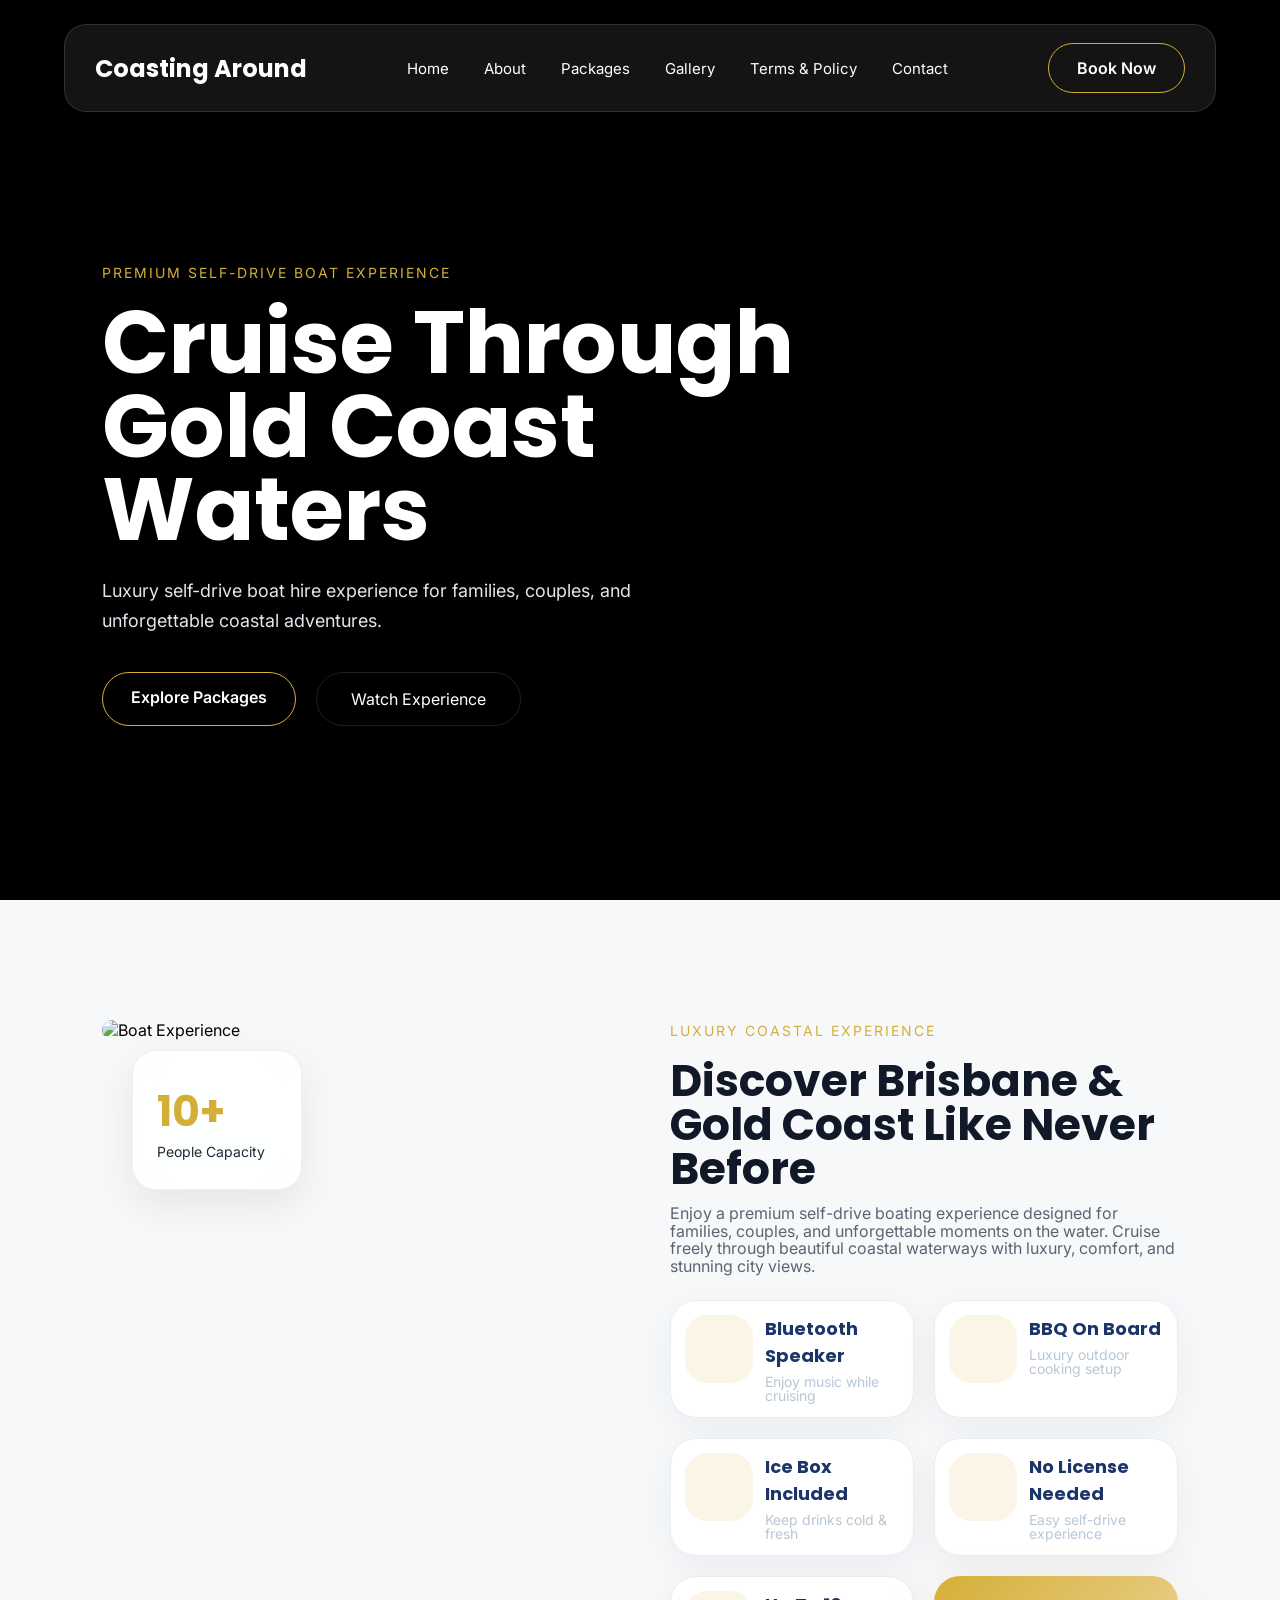
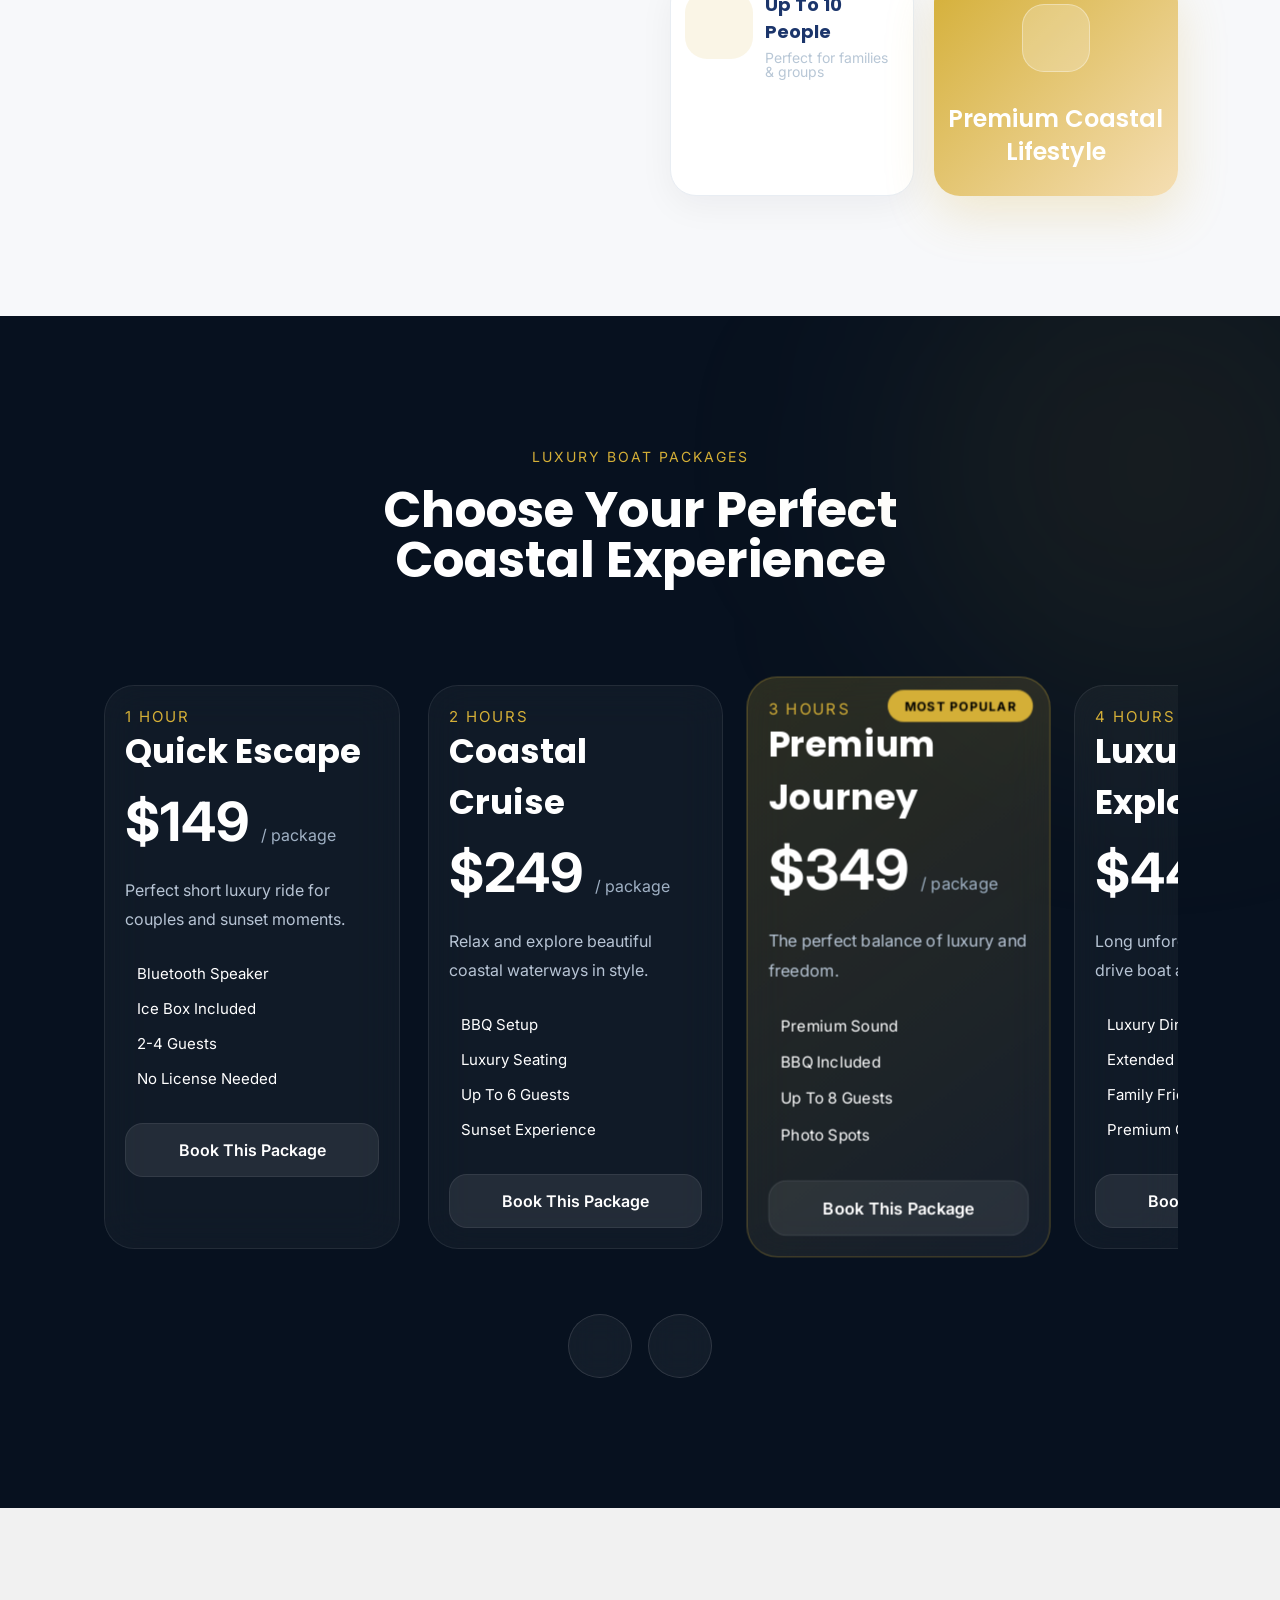
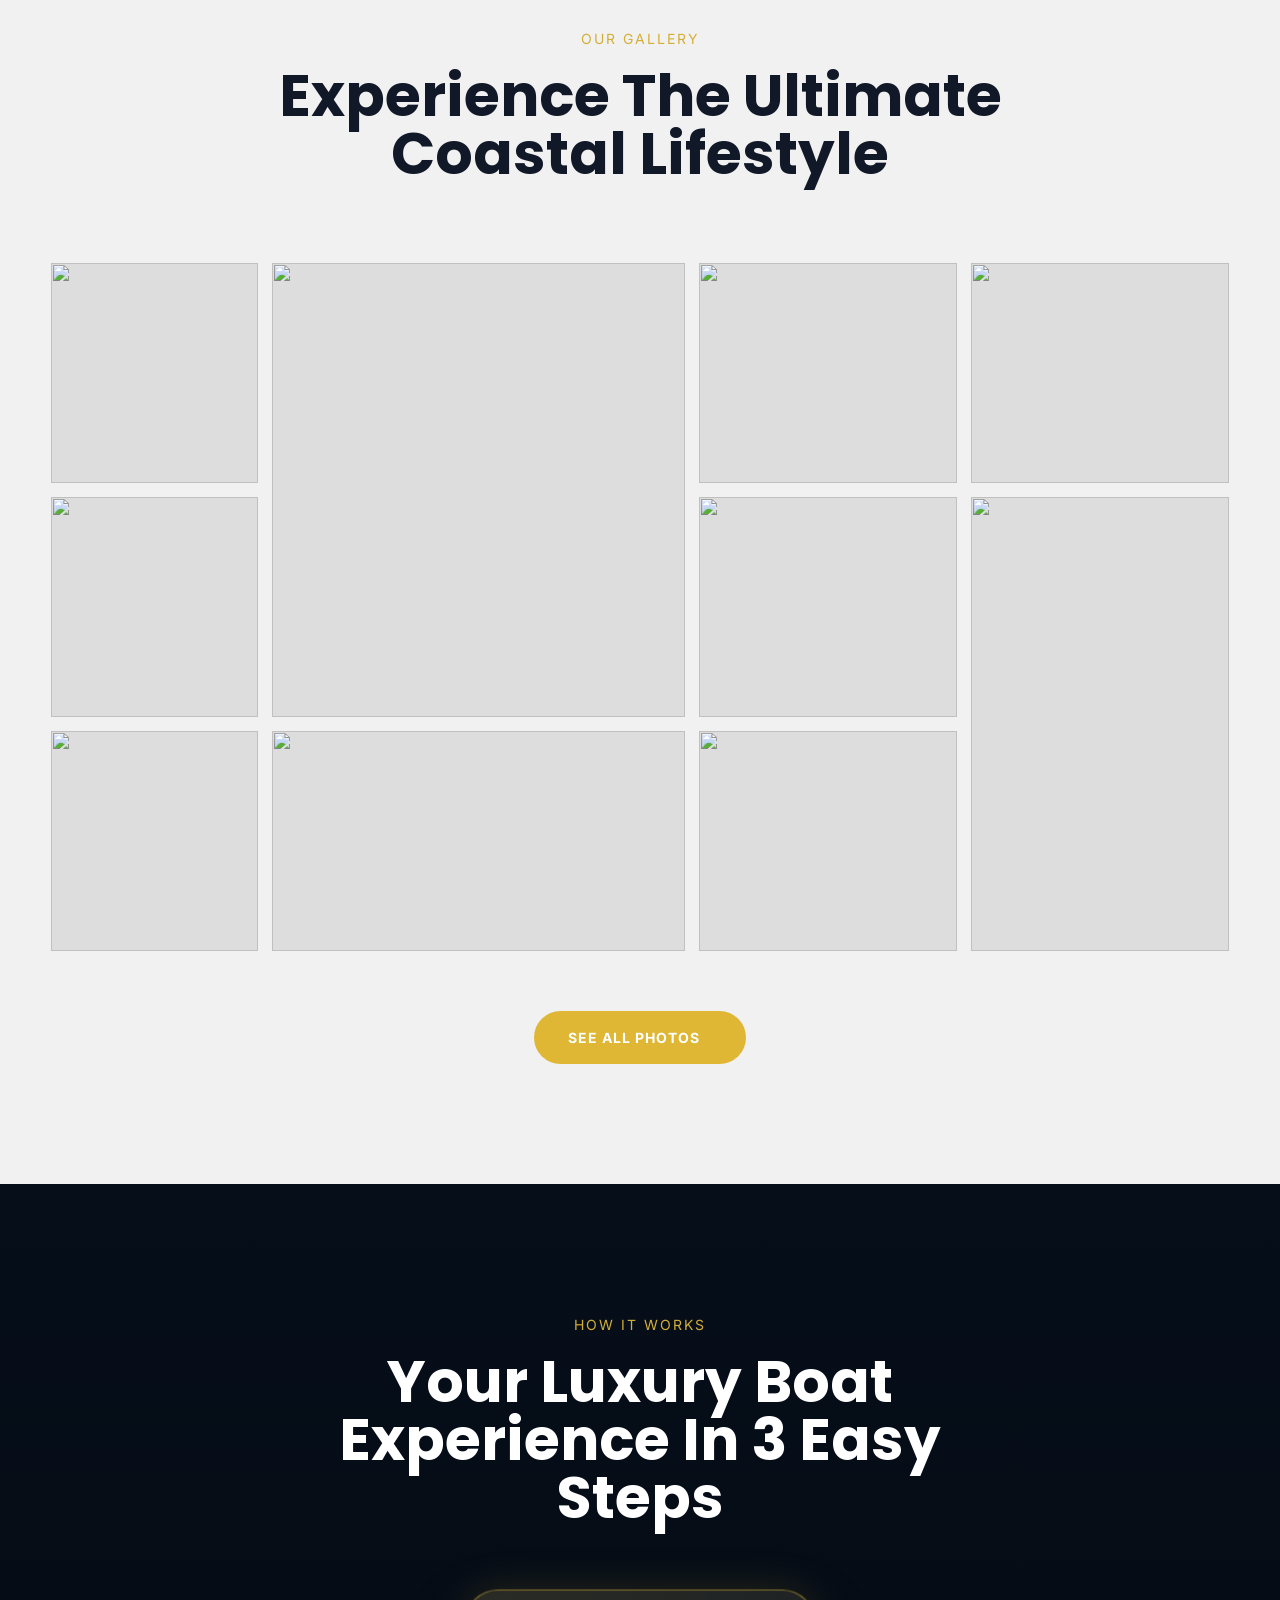
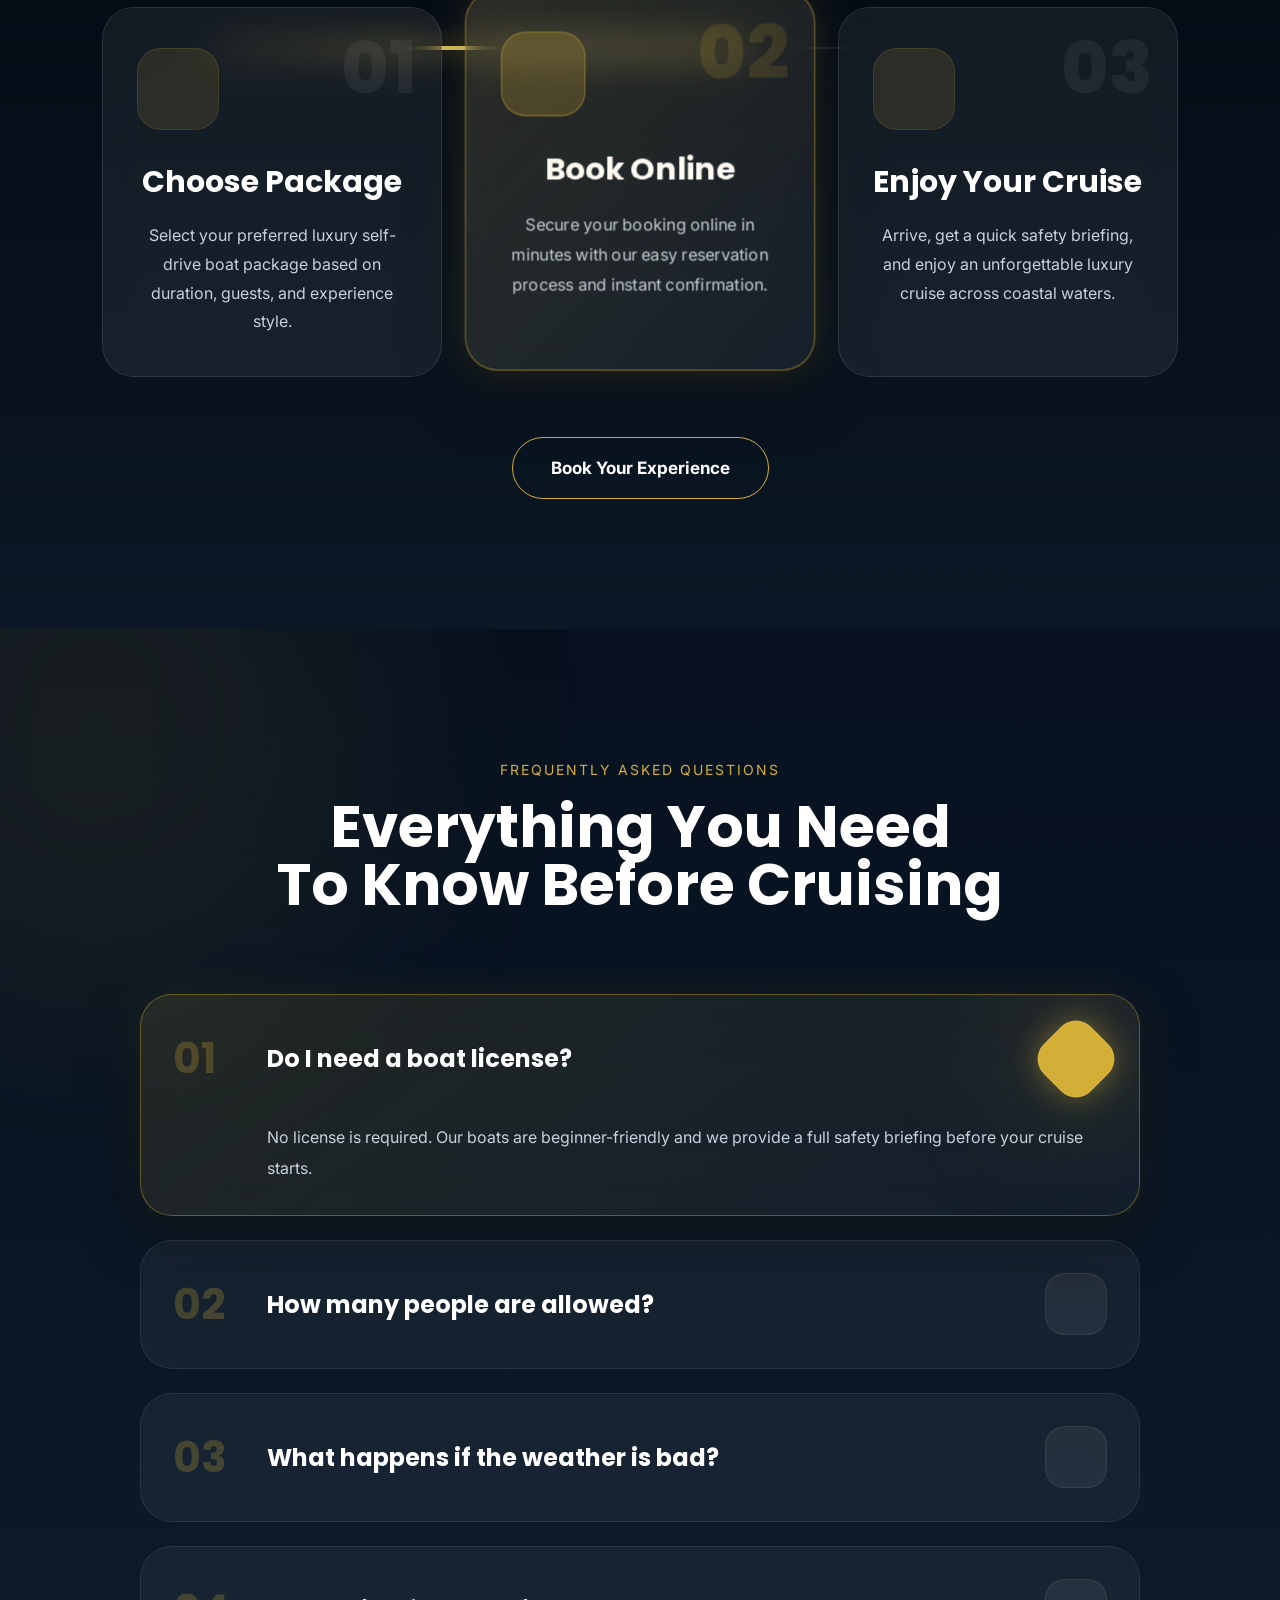
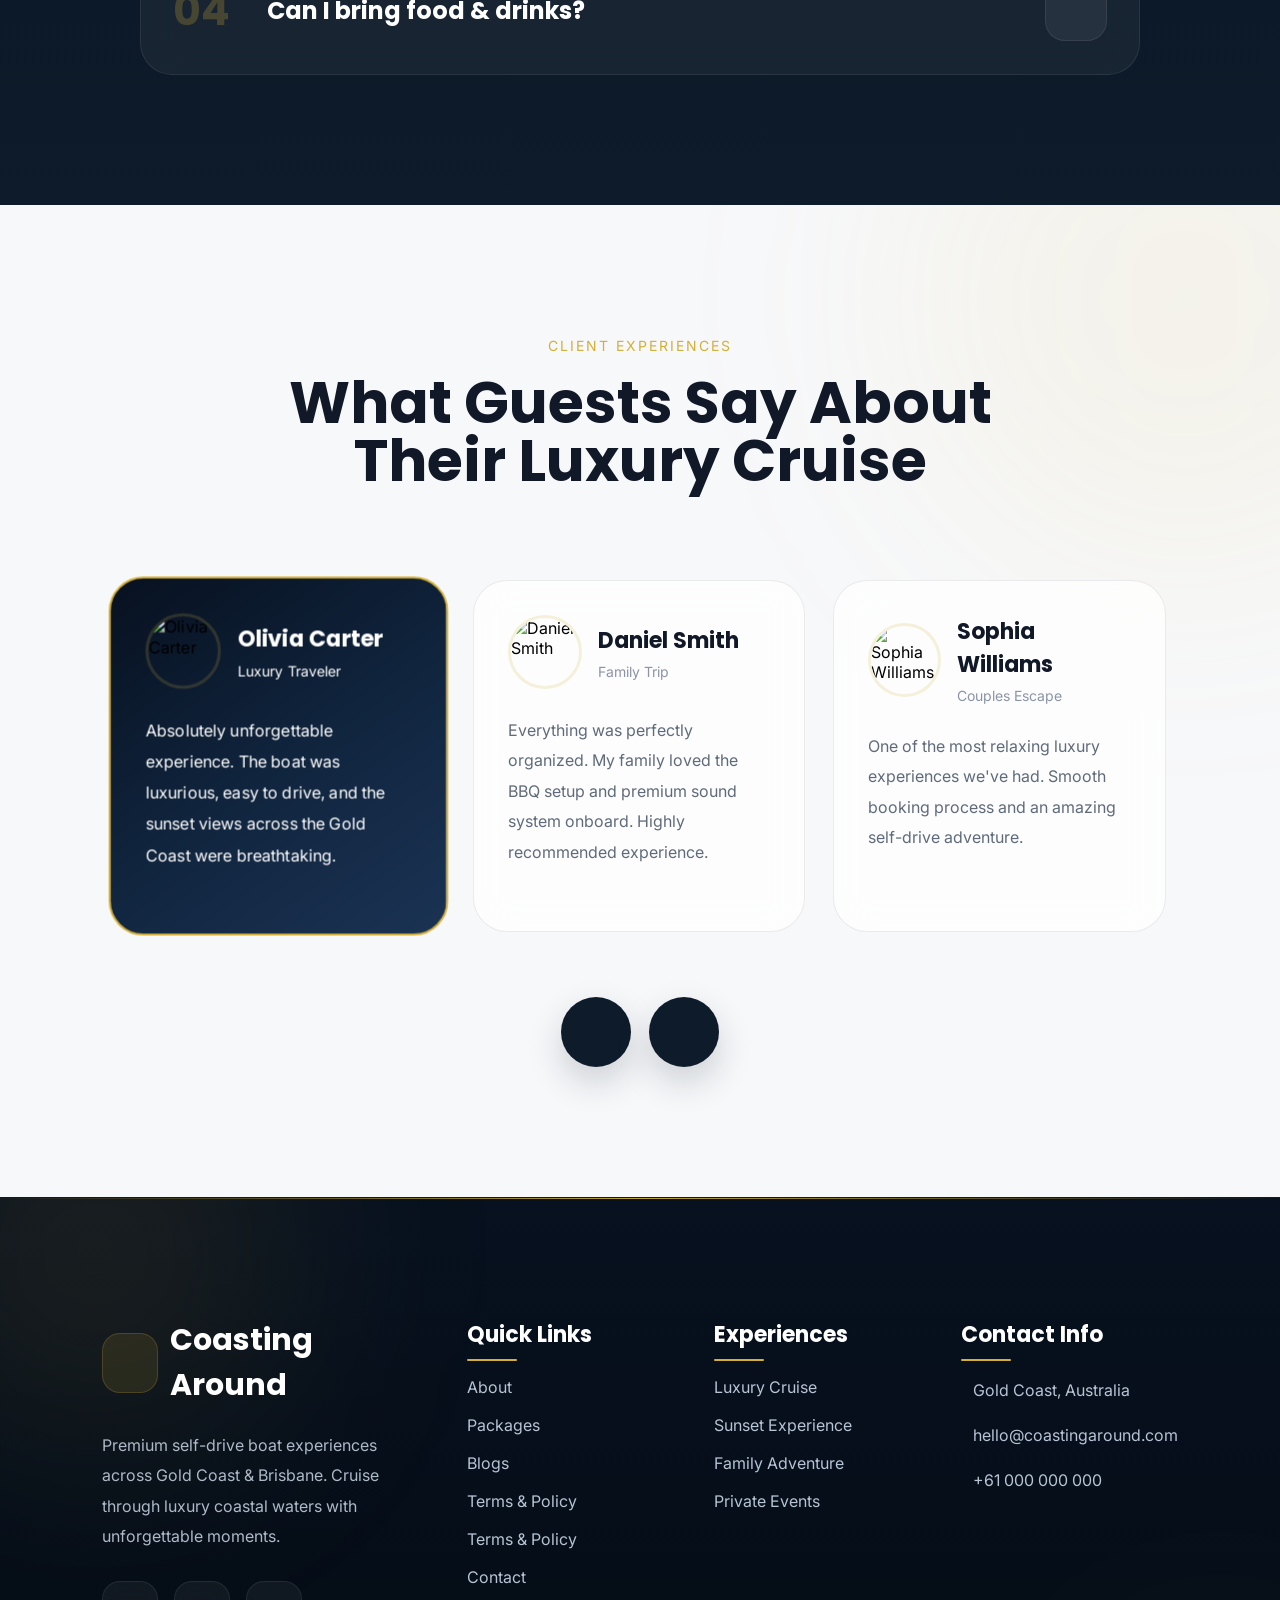
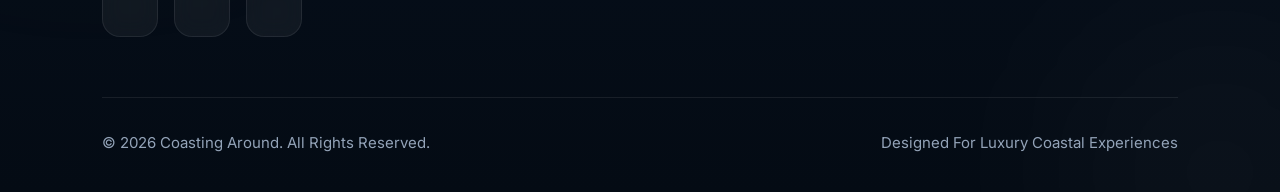
==== index.html @ 2aa4ad78 "Add "See All Photos" button to gallery section and include aboutus.css stylesheet" ====
<!doctype html>
<html lang="en">
  <head>
    <meta charset="UTF-8" />
    <meta name="viewport" content="width=device-width, initial-scale=1.0" />

    <title>Coasting Around</title>

    <!-- Google Fonts -->
    <link rel="preconnect" href="https://fonts.googleapis.com" />
    <link rel="preconnect" href="https://fonts.gstatic.com" crossorigin />
    <link
      href="https://fonts.googleapis.com/css2?family=Inter:ital,opsz,wght@0,14..32,100..900;1,14..32,100..900&family=Poppins:ital,wght@0,100;0,200;0,300;0,400;0,500;0,600;0,700;0,800;0,900;1,100;1,200;1,300;1,400;1,500;1,600;1,700;1,800;1,900&display=swap"
      rel="stylesheet"
    />

    <!-- Remix Icons -->
    <link
      href="https://cdn.jsdelivr.net/npm/remixicon@4.2.0/fonts/remixicon.css"
      rel="stylesheet"
    />

    <!-- SWIPER CSS -->
    <link
      rel="stylesheet"
      href="https://cdn.jsdelivr.net/npm/swiper@11/swiper-bundle.min.css"
    />

    <!-- CSS -->
    <link rel="stylesheet" href="css/style.css" />
    <link rel="stylesheet" href="css/aboutus.css" />

    <link rel="stylesheet" href="css/responsive.css" />
  </head>
  <body>
    <!-- HERO SECTION -->
    <section class="hero">
      <div class="video-wrapper">
        <iframe
          src="https://www.youtube.com/embed/liPuSq4odGo?autoplay=1&mute=1&loop=1&playlist=liPuSq4odGo&controls=0&showinfo=0&modestbranding=1&rel=0"
          title="Background Video"
          frameborder="0"
          allow="autoplay; fullscreen"
          loading="lazy"
        >
        </iframe>
      </div>

      <!-- OVERLAY -->
      <div class="overlay"></div>

      <!-- NAVBAR -->
      <header class="navbar">
        <!-- LOGO -->
        <div class="logo">Coasting Around</div>

        <!-- DESKTOP MENU -->
        <nav class="desktop-nav">
          <ul class="nav-links">
            <li><a href="index.html">Home</a></li>
            <li><a href="aboutus.html">About</a></li>
            <li><a href="packages.html">Packages</a></li>
            <li><a href="gallery.html">Gallery</a></li>
            <li><a href="terms-and-conditions.html">Terms & Policy</a></li>

            <li><a href="contact.html">Contact</a></li>
          </ul>
        </nav>

        <!-- RIGHT SIDE -->
        <div class="nav-right">
          <a href="#" class="nav-btn">Book Now</a>

          <!-- MOBILE TOGGLE -->
          <div class="menu-toggle">
            <i class="ri-menu-3-line"></i>
          </div>
        </div>
      </header>

      <!-- MOBILE DRAWER -->
      <div class="mobile-menu">
        <div class="mobile-top">
          <div class="logo">Coasting Around</div>

          <div class="close-menu">
            <i class="ri-close-line"></i>
          </div>
        </div>

        <ul class="mobile-links">
          <li><a href="index.html">Home</a></li>
          <li><a href="aboutus.html">About</a></li>
          <li><a href="packages.html">Packages</a></li>
          <li><a href="gallery.html">Gallery</a></li>
          <li><a href="terms-and-conditions.html">Terms & Policy</a></li>

          <li><a href="contact.html">Contact</a></li>
        </ul>

        <a href="#" class="mobile-btn"> Book Now </a>
      </div>

      <!-- HERO CONTENT -->
      <div class="hero-content">
        <span class="subtitle"> Premium Self-Drive Boat Experience </span>

        <h1>
          Cruise Through <br />
          Gold Coast Waters
        </h1>

        <p>
          Luxury self-drive boat hire experience for families, couples, and
          unforgettable coastal adventures.
        </p>

        <div class="hero-buttons">
          <a href="packages.html" class="nav-btn"> Explore Packages </a>

          <a href="#" class="secondary-btn"> Watch Experience </a>
        </div>
      </div>
    </section>

    <!-- =========================
   EXPERIENCE SECTION
========================= -->

    <section class="experience-section">
      <div class="experience-container">
        <!-- LEFT IMAGE -->
        <div class="experience-image">
          <img
            src="https://images.unsplash.com/photo-1507525428034-b723cf961d3e?q=80&w=1600&auto=format&fit=crop"
            alt="Boat Experience"
          />

          <div class="experience-badge">
            <h3>10+</h3>
            <p>People Capacity</p>
          </div>
        </div>

        <!-- RIGHT CONTENT -->
        <div class="experience-content">
          <span class="section-subtitle"> Luxury Coastal Experience </span>

          <h2>Discover Brisbane & Gold Coast Like Never Before</h2>

          <p>
            Enjoy a premium self-drive boating experience designed for families,
            couples, and unforgettable moments on the water. Cruise freely
            through beautiful coastal waterways with luxury, comfort, and
            stunning city views.
          </p>

          <!-- FEATURES -->

          <div class="experience-features">
            <div class="feature-card">
              <div class="feature-icon">
                <i class="ri-speaker-3-line"></i>
              </div>

              <div class="feature-text">
                <h4>Bluetooth Speaker</h4>
                <p>Enjoy music while cruising</p>
              </div>
            </div>

            <div class="feature-card">
              <div class="feature-icon">
                <i class="ri-fire-line"></i>
              </div>

              <div class="feature-text">
                <h4>BBQ On Board</h4>
                <p>Luxury outdoor cooking setup</p>
              </div>
            </div>

            <div class="feature-card">
              <div class="feature-icon">
                <i class="ri-cup-line"></i>
              </div>

              <div class="feature-text">
                <h4>Ice Box Included</h4>
                <p>Keep drinks cold & fresh</p>
              </div>
            </div>

            <div class="feature-card">
              <div class="feature-icon">
                <i class="ri-shield-check-line"></i>
              </div>

              <div class="feature-text">
                <h4>No License Needed</h4>
                <p>Easy self-drive experience</p>
              </div>
            </div>

            <div class="feature-card">
              <div class="feature-icon">
                <i class="ri-group-line"></i>
              </div>

              <div class="feature-text">
                <h4>Up To 10 People</h4>
                <p>Perfect for families & groups</p>
              </div>
            </div>

            <div class="feature-card luxury-card">
              <div class="feature-icon luxury-icon">
                <i class="ri-vip-crown-2-line"></i>
              </div>

              <span>Premium Coastal Lifestyle</span>
            </div>
          </div>
        </div>
      </div>
    </section>

    <!-- =========================
   BOAT PACKAGES SECTION
========================= -->

    <section class="packages-section">
      <div class="packages-top">
        <span class="section-subtitle"> Luxury Boat Packages </span>

        <h2>
          Choose Your Perfect <br />
          Coastal Experience
        </h2>
      </div>

      <!-- SLIDER -->
      <div class="packages-slider-wrapper">
        <div class="swiper packagesSwiper">
          <div class="swiper-wrapper" id="packagesGrid"></div>
        </div>

        <!-- CONTROLS -->
        <div class="packages-controls">
          <button class="package-nav-btn package-prev">
            <i class="ri-arrow-left-line"></i>
          </button>

          <button class="package-nav-btn package-next">
            <i class="ri-arrow-right-line"></i>
          </button>
        </div>
      </div>
    </section>

    <!-- =========================
   EXPERIENCE GALLERY SECTION
========================= -->

    <!-- <section class="gallery-section">
      <div class="gallery-top">
        <span class="section-subtitle">Luxury Moments</span>

        <h2>
          Experience The Ultimate <br />
          Coastal Lifestyle
        </h2>
      </div>

      <div class="gallery-grid" id="galleryGrid"></div>
    </section> -->

    <section class="editorial-section">
      <div class="gallery-top">
        <span class="section-subtitle">Our Gallery</span>

        <h2>
          Experience The Ultimate <br />
          Coastal Lifestyle
        </h2>
      </div>
      <!-- DESTINATION GRID -->
      <div class="editorial-grid">
        <!-- SMALL -->
        <div class="grid-item small">
          <img
            src="https://images.unsplash.com/photo-1548013146-72479768bada?q=80&w=1200&auto=format&fit=crop"
            alt=""
          />
        </div>

        <!-- BIG FEATURE -->
        <div class="grid-item large">
          <img
            src="https://images.unsplash.com/photo-1507525428034-b723cf961d3e?q=80&w=1600&auto=format&fit=crop"
            alt=""
          />
        </div>

        <!-- SMALL -->
        <div class="grid-item medium">
          <img
            src="https://images.unsplash.com/photo-1516483638261-f4dbaf036963?q=80&w=1200&auto=format&fit=crop"
            alt=""
          />
        </div>

        <!-- SMALL -->
        <div class="grid-item medium">
          <img
            src="https://images.unsplash.com/photo-1500530855697-b586d89ba3ee?q=80&w=1200&auto=format&fit=crop"
            alt=""
          />
        </div>

        <!-- EXTRA IMAGE -->
        <div class="grid-item small">
          <img
            src="https://images.unsplash.com/photo-1506744038136-46273834b3fb?q=80&w=1200&auto=format&fit=crop"
            alt=""
          />
        </div>

        <!-- EXTRA IMAGE -->
        <div class="grid-item medium">
          <img
            src="https://images.unsplash.com/photo-1499856871958-5b9627545d1a?q=80&w=1200&auto=format&fit=crop"
            alt=""
          />
        </div>

        <!-- SMALL -->
        <div class="grid-item tall">
          <img
            src="https://images.unsplash.com/photo-1494526585095-c41746248156?q=80&w=1200&auto=format&fit=crop"
            alt=""
          />
        </div>

        <!-- SMALL -->
        <div class="grid-item medium">
          <img
            src="https://images.unsplash.com/photo-1500530855697-b586d89ba3ee?q=80&w=1200&auto=format&fit=crop"
            alt=""
          />
        </div>
        <!-- SMALL -->
        <div class="grid-item medium">
          <img
            src="https://images.unsplash.com/photo-1500530855697-b586d89ba3ee?q=80&w=1200&auto=format&fit=crop"
            alt=""
          />
        </div>
        <!-- SMALL -->
        <div class="grid-item medium">
          <img
            src="https://images.unsplash.com/photo-1500530855697-b586d89ba3ee?q=80&w=1200&auto=format&fit=crop"
            alt=""
          />
        </div>
      </div>
      <a href="gallery.html" class="seemore-gallery-btn">
        SEE ALL PHOTOS
        <i class="ri-arrow-right-line"></i>
      </a>
    </section>

    <!-- =========================
   HOW IT WORKS SECTION
========================= -->

    <section class="how-section">
      <div>
        <div class="how-top">
          <span class="section-subtitle">How It Works</span>

          <h2>
            Your Luxury Boat <br />
            Experience In 3 Easy Steps
          </h2>
        </div>

        <!-- STEPS -->
        <div class="how-grid" id="howGrid"></div>

        <!-- REZDY CTA BUTTON -->
        <a href="#" class="cta-btn"> Book Your Experience </a>
      </div>
    </section>

    <!-- =========================
   WHY CHOOSE US SECTION
========================= -->
    <!-- 
    <section class="why-section">
      <div class="why-container">
              <div class="why-left">
          <span class="section-subtitle">Why Choose Coasting Around</span>

          <h2>
            Luxury Self-Drive <br />
            Boat Experience
          </h2>

          <p>
            Discover the ultimate coastal lifestyle with premium self-drive boat
            hire experiences across Gold Coast & Brisbane. Perfect for relaxing
            cruises, family adventures, sunset moments, and unforgettable
            memories on the water.
          </p>

          <a href="#" class="why-btn">
            Book Your Experience
            <i class="ri-arrow-right-up-line"></i>
          </a>
        </div>

      
        <div class="why-grid">
          <div class="why-card">
            <div class="why-icon">
              <i class="ri-shield-check-line"></i>
            </div>

            <h4>No Boat License Required</h4>

            <p>
              Easy and beginner-friendly self-drive experience for everyone.
            </p>
          </div>

          <div class="why-card">
            <div class="why-icon">
              <i class="ri-speaker-3-line"></i>
            </div>

            <h4>Premium Sound System</h4>

            <p>
              Enjoy your favorite music while cruising through scenic waterways.
            </p>
          </div>

          <div class="why-card">
            <div class="why-icon">
              <i class="ri-fire-line"></i>
            </div>

            <h4>BBQ & Ice Box Included</h4>

            <p>
              Premium onboard setup designed for luxury outdoor experiences.
            </p>
          </div>

          <div class="why-card">
            <div class="why-icon">
              <i class="ri-ship-line"></i>
            </div>

            <h4>Safe & Easy Self Drive</h4>

            <p>
              Comfortable boating experience with simple controls and guidance.
            </p>
          </div>

          <div class="why-card">
            <div class="why-icon">
              <i class="ri-group-line"></i>
            </div>

            <h4>Perfect For Families & Couples</h4>

            <p>
              Create unforgettable memories with friends, family, and loved
              ones.
            </p>
          </div>

          <div class="why-card luxury-why">
            <div class="why-icon luxury-why-icon">
              <i class="ri-map-pin-line"></i>
            </div>

            <h4>Gold Coast Scenic Routes</h4>

            <p>
              Explore breathtaking coastal waterways and iconic luxury
              locations.
            </p>
          </div>
        </div>
      </div>
    </section> -->

    <!-- =========================
   FAQ SECTION
========================= -->

    <section class="faq-section">
      <div class="faq-top">
        <span class="section-subtitle">Frequently Asked Questions</span>

        <h2>
          Everything You Need <br />
          To Know Before Cruising
        </h2>
      </div>

      <div class="faq-container" id="faqContainer"></div>
    </section>

    <!-- =========================
   TESTIMONIAL SECTION
========================= -->

    <section class="testimonial-section">
      <div class="testimonial-top">
        <span class="section-subtitle">Client Experiences</span>

        <h2>
          What Guests Say About <br />
          Their Luxury Cruise
        </h2>
      </div>

      <!-- TESTIMONIAL SLIDER -->

      <div class="testimonial-wrapper">
        <div class="testimonial-track" id="testimonialTrack"></div>
      </div>

      <!-- CONTROLS -->

      <div class="testimonial-controls">
        <button class="testimonial-btn testimonial-prev">
          <i class="ri-arrow-left-line"></i>
        </button>

        <button class="testimonial-btn testimonial-next">
          <i class="ri-arrow-right-line"></i>
        </button>
      </div>
    </section>

    <!-- =========================
   FOOTER SECTION
========================= -->

    <footer class="footer-section">
      <!-- FLOATING GLOW -->
      <div class="footer-glow footer-glow-1"></div>
      <div class="footer-glow footer-glow-2"></div>

      <!-- WAVE -->
      <div class="footer-wave"></div>

      <div class="footer-container">
        <!-- LEFT -->
        <div class="footer-brand">
          <div class="footer-logo">
            <i class="ri-ship-2-line"></i>
            <span>Coasting Around</span>
          </div>

          <p>
            Premium self-drive boat experiences across Gold Coast & Brisbane.
            Cruise through luxury coastal waters with unforgettable moments.
          </p>

          <!-- SOCIALS -->
          <div class="footer-socials">
            <a href="#">
              <i class="ri-tiktok-fill"></i>
            </a>

            <a href="#">
              <i class="ri-facebook-fill"></i>
            </a>

            <a href="#">
              <i class="ri-instagram-line"></i>
            </a>
          </div>
        </div>

        <!-- QUICK LINKS -->
        <div class="footer-column">
          <h4>Quick Links</h4>

          <ul>
            <li><a href="aboutus.html">About</a></li>
            <li><a href="packages.html">Packages</a></li>
            <li><a href="#">Blogs</a></li>
            <li><a href="gallery.html">Terms & Policy</a></li>
            <li><a href="terms-and-conditions.html">Terms & Policy</a></li>
            <li><a href="contact.html">Contact</a></li>
          </ul>
        </div>

        <!-- EXPERIENCE -->
        <div class="footer-column">
          <h4>Experiences</h4>

          <ul>
            <li><a href="#">Luxury Cruise</a></li>
            <li><a href="#">Sunset Experience</a></li>
            <li><a href="#">Family Adventure</a></li>
            <li><a href="#">Private Events</a></li>
          </ul>
        </div>

        <!-- CONTACT -->
        <div class="footer-column">
          <h4>Contact Info</h4>

          <ul class="footer-contact">
            <li>
              <i class="ri-map-pin-line"></i>
              Gold Coast, Australia
            </li>

            <li>
              <i class="ri-mail-line"></i>
              hello@coastingaround.com
            </li>

            <li>
              <i class="ri-phone-line"></i>
              +61 000 000 000
            </li>
          </ul>
        </div>
      </div>

      <!-- BOTTOM -->
      <div class="footer-bottom">
        <p>© 2026 Coasting Around. All Rights Reserved.</p>

        <span> Designed For Luxury Coastal Experiences </span>
      </div>
    </footer>

    <!-- SWIPER JS -->
    <script src="https://cdn.jsdelivr.net/npm/swiper@11/swiper-bundle.min.js"></script>

    <script src="https://cdn.jsdelivr.net/npm/gsap@3.12.5/dist/ScrollTrigger.min.js"></script>
    <!-- GSAP -->
    <script src="https://cdn.jsdelivr.net/npm/gsap@3.12.5/dist/gsap.min.js"></script>

    <script src="js/gsap.js"></script>
    <!-- JS -->
    <script src="js/app.js"></script>
  </body>
</html>
---- css/style.css ----
:root {
  --primary: #0d1b2a;
  --secondary: #d4af37;
  --white: #ffffff;
  --text: #dfe7ef;
  --glass: rgba(255, 255, 255, 0.08);
  --border: rgba(255, 255, 255, 0.12);
  --overlay: rgba(0, 0, 0, 0.45);
  --black: #000000;
}

* {
  margin: 0;
  padding: 0;
  box-sizing: border-box;
}

body {
  font-family: "Inter", sans-serif;
  background: var(--black);
}

.hero {
  position: relative;

  width: 100%;

  min-height: 100vh;

  overflow: hidden;

  display: flex;
  flex-direction: column;
}

.hero-video {
  position: absolute;
  width: 100%;
  height: 100%;
  object-fit: cover;
}

.overlay {
  position: absolute;
  inset: 0;

  background: linear-gradient(
    to right,
    rgba(0, 0, 0, 0.75),
    rgba(0, 0, 0, 0.25)
  );

  z-index: 1;
}

.navbar {
  position: fixed;

  top: 24px;
  left: 50%;

  transform: translateX(-50%);

  width: 90%;
  max-width: 1400px;

  display: flex;
  align-items: center;
  justify-content: space-between;

  padding: 18px 30px;

  background: rgba(255, 255, 255, 0.08);

  backdrop-filter: blur(18px);
  -webkit-backdrop-filter: blur(18px);

  border: 1px solid rgba(255, 255, 255, 0.12);

  border-radius: 22px;

  z-index: 9999;

  transition:
    top 0.4s ease,
    padding 0.4s ease,
    background 0.4s ease,
    border 0.4s ease,
    transform 0.4s ease,
    box-shadow 0.4s ease;
}

/* SCROLLED STATE */

.navbar.scrolled {
  top: 14px;

  padding: 14px 26px;

  background: rgba(7, 15, 25, 0.78);

  border: 1px solid rgba(255, 255, 255, 0.08);

  box-shadow:
    0 10px 40px rgba(0, 0, 0, 0.35),
    0 0 0 1px rgba(255, 255, 255, 0.03);

  backdrop-filter: blur(24px);
  -webkit-backdrop-filter: blur(24px);
}

/* HIDE ON SCROLL DOWN */

.navbar.hide-nav {
  transform: translateX(-50%) translateY(-140%);
}

/* SHOW */

.navbar.show-nav {
  transform: translateX(-50%) translateY(0%);
}

.logo {
  color: var(--white);
  font-size: 24px;
  font-family: "Poppins", sans-serif;
  font-weight: 700;
}

.nav-links {
  display: flex;
  gap: 35px;
  list-style: none;
}

.nav-links a {
  color: var(--white);
  text-decoration: none;
  font-size: 15px;
  transition: 0.3s;
}

.nav-links a:hover {
  color: var(--secondary);
}

.nav-btn {
  position: relative;

  padding: 14px 28px;

  border-radius: 50px;

  text-decoration: none;

  font-weight: 600;

  color: white;

  border: 1px solid var(--secondary);

  overflow: hidden;

  z-index: 1;

  transition: 0.4s;
}

.nav-btn::before {
  content: "";

  position: absolute;

  top: 0;
  left: 0;

  width: 0%;
  height: 100%;

  background: var(--secondary);

  transition: width 0.45s ease;

  z-index: -1;
}

.nav-btn:hover::before {
  width: 100%;
}

.nav-btn:hover {
  color: black;
}

.hero-content {
  position: relative;
  z-index: 10;

  flex: 1;

  display: flex;
  flex-direction: column;
  justify-content: center;
  overflow-wrap: break-word;

  padding: clamp(140px, 18vh, 180px) 8% clamp(40px, 8vh, 80px);

  max-width: 900px;
}

.subtitle {
  color: var(--secondary);
  letter-spacing: 2px;
  margin-bottom: 20px;
  font-size: 14px;
  text-transform: uppercase;
}

.hero-content h1 {
  color: var(--white);

  font-size: clamp(42px, 8vw, 88px);

  line-height: 0.95;

  font-family: "Poppins", sans-serif;

  margin-bottom: 24px;

  max-width: 700px;
}
.hero-content p {
  color: var(--text);

  font-size: clamp(14px, 2vw, 18px);

  line-height: 1.7;

  margin-bottom: 35px;

  max-width: 620px;
}

.hero-buttons {
  display: flex;
  gap: 20px;
}

.secondary-btn {
  border: 1px solid var(--border);
  color: var(--white);
  padding: 16px 34px;
  border-radius: 50px;
  text-decoration: none;
  backdrop-filter: blur(10px);
}

.video-wrapper {
  position: absolute;
  inset: 0;
  width: 100%;
  height: 100%;
  overflow: hidden;
}

.video-wrapper iframe {
  position: absolute;
  top: 50%;
  left: 50%;

  width: 100vw;
  height: 56.25vw;

  min-height: 100vh;
  min-width: 177.77vh;

  transform: translate(-50%, -50%);

  pointer-events: none;
}

.nav-right {
  display: flex;
  align-items: center;
  gap: 18px;
}

.menu-toggle {
  width: 50px;
  height: 50px;

  display: none;
  align-items: center;
  justify-content: center;

  border-radius: 50%;
  cursor: pointer;

  background: var(--glass);
  border: 1px solid var(--border);

  color: var(--white);
  font-size: 24px;
}

/* MOBILE MENU */

.mobile-menu {
  position: fixed;
  top: 0;
  right: -100%;

  width: 100%;
  max-width: 380px;
  height: 100vh;

  background: rgba(8, 15, 25, 0.96);

  backdrop-filter: blur(20px);

  z-index: 9999;

  padding: 30px;

  transition: 0.5s ease;
}

.mobile-menu.active {
  right: 0;
}

.mobile-top {
  display: flex;
  align-items: center;
  justify-content: space-between;

  margin-bottom: 70px;
}

.close-menu {
  width: 50px;
  height: 50px;

  border-radius: 50%;

  display: flex;
  align-items: center;
  justify-content: center;

  cursor: pointer;

  border: 1px solid var(--border);

  color: var(--white);

  font-size: 26px;
}

.mobile-links {
  list-style: none;

  display: flex;
  flex-direction: column;
  gap: 30px;
}

.mobile-links a {
  color: var(--white);

  text-decoration: none;

  font-size: 32px;
  font-family: "Poppins", sans-serif;
  font-weight: 600;

  transition: 0.3s;
}

.mobile-links a:hover {
  color: var(--secondary);
}

.mobile-btn {
  display: inline-flex;

  margin-top: 50px;

  padding: 16px 30px;

  background: var(--secondary);

  color: var(--black);

  text-decoration: none;

  border-radius: 50px;

  font-weight: 600;
}

/* =========================
   EXPERIENCE SECTION
========================= */

.experience-section {
  position: relative;
  padding: 120px 8%;
  background: #f7f8fa;
  overflow: hidden;
}

.experience-container {
  max-width: 1400px;
  margin: auto;

  display: grid;
  grid-template-columns: 1fr 1fr;
  gap: 60px;
  /* align-items: center; */
}

.experience-image {
  position: relative;
}

.experience-image img {
  width: 100%;
  height: 700px;
  object-fit: cover;

  border-radius: 30px;
}

.experience-badge {
  position: absolute;

  left: 30px;
  top: 30px;

  background: rgba(255, 255, 255, 0.88);

  backdrop-filter: blur(18px);

  border: 1px solid rgba(0, 0, 0, 0.06);

  padding: 22px 24px;

  border-radius: 24px;

  box-shadow: 0 15px 40px rgba(0, 0, 0, 0.08);

  width: 170px;

  min-height: 140px;

  display: flex;
  flex-direction: column;
  justify-content: center;
}

.experience-badge h3 {
  color: var(--secondary);
  font-size: 42px;
  font-family: "Poppins", sans-serif;
}

.experience-badge p {
  color: #1f2937;
  font-size: 14px;
}

.section-subtitle {
  color: var(--secondary);

  text-transform: uppercase;
  letter-spacing: 2px;

  font-size: 14px;

  display: inline-block;
  margin-bottom: 20px;
}

.experience-content h2 {
  color: #111827;

  font-size: clamp(32px, 5vw, 44px);
  line-height: 1;

  font-family: "Poppins", sans-serif;

  margin-bottom: 14px;
}

.experience-content p {
  color: #5b6472;

  font-size: 16px;
  line-height: 1.1;

  margin-bottom: 25px;

  /* max-width: 650px; */
}

.experience-features {
  display: grid;
  grid-template-columns: repeat(2, 1fr);
  gap: 20px;
}

.feature-card {
  position: relative;

  display: flex;

  align-items: flex-start;

  gap: 12px;

  padding: 14px;

  background: #ffffff;

  border: 1px solid #e8edf3;

  border-radius: 26px;

  overflow: hidden;

  transition: 0.45s ease;

  box-shadow: 0 10px 35px rgba(15, 23, 42, 0.05);
  min-width: 220px;
}

.feature-card::before {
  content: "";

  position: absolute;

  inset: 0;

  background: linear-gradient(135deg, rgba(212, 175, 55, 0.08), transparent);

  opacity: 0;

  transition: 0.4s;
}

.feature-card:hover {
  transform: translateY(-4px);

  border-color: rgba(212, 175, 55, 0.3);

  box-shadow: 0 18px 45px rgba(15, 23, 42, 0.08);
}

.feature-card:hover::before {
  opacity: 1;
}

.feature-icon {
  width: 68px;
  height: 68px;

  min-width: 68px;

  display: flex;
  align-items: center;
  justify-content: center;

  border-radius: 22px;

  background: rgba(212, 175, 55, 0.12);

  color: #b98b11;

  font-size: 28px;
}

.feature-text h4 {
  color: #111827;

  font-size: 18px;

  margin-bottom: 8px;

  font-family: "Poppins", sans-serif;
}

.feature-text p {
  margin: 0;

  color: #6b7280;

  font-size: 15px;

  line-height: 1;
}

.luxury-card {
  justify-content: center;

  align-items: center;

  flex-direction: column;

  text-align: center;

  background: linear-gradient(135deg, #d4af37, #f5deb3);

  border: none;

  min-height: 220px;

  box-shadow: 0 18px 50px rgba(212, 175, 55, 0.22);
}

.luxury-icon {
  margin-bottom: 18px;

  background: rgba(255, 255, 255, 0.22);

  border: 1px solid rgba(255, 255, 255, 0.35);

  color: white;

  box-shadow: none;
}

.luxury-icon i {
  font-size: 34px;
}

.luxury-card span {
  color: white;

  font-size: 24px;

  text-align: center;

  line-height: 1.4;

  font-family: "Poppins", sans-serif;

  max-width: 240px;

  font-weight: 600;
}

.feature-card h4 {
  color: #1b356b;

  font-size: 18px;
  margin-bottom: 6px;

  font-family: "Poppins", sans-serif;
}

.feature-card p {
  margin: 0;
  font-size: 14px;
  color: #b8c7d6;
}
/* =========================
   PACKAGES SECTION
========================= */

.packages-section {
  position: relative;

  padding: 130px 8%;

  background: #07111f;

  overflow: hidden;
}

.packages-section::before {
  content: "";

  position: absolute;

  width: 500px;
  height: 500px;

  background: rgba(212, 175, 55, 0.08);

  filter: blur(120px);

  top: -100px;
  right: -120px;

  border-radius: 50%;
}

.packages-top {
  text-align: center;

  max-width: 760px;

  margin: auto auto 80px;
}

.packages-slider-wrapper {
  position: relative;
  width: 100%;
  max-width: 1450px;

  margin: auto;

  z-index: 2;
}

.packagesSwiper {
  width: 100%;

  overflow: hidden;

  padding-inline: 4px;
  padding: 20px 0;
}

.swiper {
  padding-left: 2px;
  padding-right: 2px;
}

.swiper-wrapper {
  align-items: stretch;
}

.swiper-slide {
  height: auto;
  display: flex;
}

.packages-top h2 {
  color: white;

  font-size: clamp(38px, 5vw, 50px);

  line-height: 1;

  margin-bottom: 16px;

  font-family: "Poppins", sans-serif;
}

/* CARD */

.package-card {
  position: relative;

  width: 100%;
  height: 100%;

  background: rgba(255, 255, 255, 0.04);

  border: 1px solid rgba(255, 255, 255, 0.08);

  backdrop-filter: blur(20px);

  border-radius: 30px;

  padding: 20px;

  overflow: hidden;

  transition: 0.5s ease;
}

.package-card:hover {
  border-color: rgba(212, 175, 55, 0.4);
  background: linear-gradient(135deg, rgba(206, 169, 46, 0.342), transparent);

  box-shadow: 0 25px 60px rgba(0, 0, 0, 0.35);
}

.package-card:hover::before {
  opacity: 1;
}

/* FEATURED CARD */

.package-card.featured {
  background: linear-gradient(
    145deg,
    rgba(212, 175, 55, 0.18),
    rgba(255, 255, 255, 0.06)
  );

  border: 1px solid rgba(212, 175, 55, 0.35);

  transform: scale(1.03);
}

.packages-controls {
  display: flex;

  align-items: center;
  justify-content: center;

  gap: 16px;

  margin-top: 45px;
}

.package-nav-btn {
  width: 64px;
  height: 64px;

  border-radius: 50%;

  border: 1px solid rgba(255, 255, 255, 0.12);

  background: rgba(255, 255, 255, 0.05);

  backdrop-filter: blur(14px);

  color: white;

  cursor: pointer;

  transition: 0.4s ease;

  font-size: 24px;

  display: flex;
  align-items: center;
  justify-content: center;
}

.package-nav-btn:hover {
  background: var(--secondary);

  color: black;

  transform: translateY(-5px);
}

.package-badge {
  position: absolute;

  top: 12px;
  right: 16px;

  background: var(--secondary);

  color: black;

  padding: 8px 16px;

  border-radius: 50px;

  font-size: 12px;

  font-weight: 700;

  letter-spacing: 1px;
}

.package-duration {
  color: var(--secondary);

  font-size: 15px;

  letter-spacing: 2px;

  text-transform: uppercase;

  margin-bottom: 16px;
}

.package-card h3 {
  color: white;

  font-size: 34px;

  margin-bottom: 12px;

  font-family: "Poppins", sans-serif;
}

.package-price {
  color: white;

  font-size: 54px;

  font-weight: 700;

  margin-bottom: 22px;
}

.package-price span {
  font-size: 16px;

  color: #9fb0c3;

  font-weight: 400;
}

.package-desc {
  color: #b7c4d4;

  line-height: 1.8;

  margin-bottom: 30px;
}

/* FEATURES */

.package-features {
  list-style: none;

  display: flex;
  flex-direction: column;

  gap: 16px;

  margin-bottom: 35px;
}

.package-features li {
  color: white;

  display: flex;
  align-items: center;

  gap: 12px;

  font-size: 15px;
}

.package-features i {
  color: var(--secondary);

  font-size: 18px;
}

/* BUTTON */

.package-btn {
  width: 100%;

  display: inline-flex;
  align-items: center;
  justify-content: center;

  padding: 16px 24px;

  border-radius: 18px;

  background: rgba(255, 255, 255, 0.08);

  border: 1px solid rgba(255, 255, 255, 0.08);

  color: white;

  text-decoration: none;

  font-weight: 600;

  transition: 0.4s;
}

.package-btn:hover {
  background: var(--secondary);

  color: black;
}

/* =========================
   WHY CHOOSE US SECTION
========================= */

.why-section {
  position: relative;

  padding: 80px 8%;

  overflow: hidden;

  background-image: url("https://images.unsplash.com/photo-1500375592092-40eb2168fd21?q=80&w=1800&auto=format&fit=crop");

  background-size: cover;
  background-position: center;
  background-repeat: no-repeat;
  background-attachment: fixed;
}

.why-container {
  position: relative;
  z-index: 2;
  max-width: 1400px;
  margin: auto;
}

/* LEFT */

.why-left {
  margin-bottom: 25px;
  display: flex;
  flex-direction: column;
  justify-content: center;
  align-items: center;
  text-align: center;
}

.why-left h2 {
  color: #111827;

  font-size: clamp(42px, 5vw, 64px);

  line-height: 1;

  margin-bottom: 24px;

  font-family: "Poppins", sans-serif;
}

.why-left p {
  color: #5f6b7a;

  font-size: 17px;

  line-height: 1.9;

  max-width: 560px;

  margin-bottom: 40px;
}

.why-btn {
  display: inline-flex;

  align-items: center;

  gap: 10px;

  padding: 18px 34px;

  background: linear-gradient(135deg, #d4af37, #f5d67b);

  color: #111827;

  text-decoration: none;

  border-radius: 60px;

  font-weight: 600;

  transition: 0.45s ease;

  box-shadow: 0 15px 35px rgba(212, 175, 55, 0.25);
}

.why-btn:hover {
  transform: translateY(-6px);

  box-shadow: 0 22px 50px rgba(212, 175, 55, 0.35);
}

/* RIGHT GRID */

.why-grid {
  display: grid;

  grid-template-columns: repeat(2, 1fr);

  gap: 24px;
}

.why-card {
  position: relative;

  background: rgba(255, 255, 255, 0.82);

  border: 1px solid rgba(15, 23, 42, 0.06);

  backdrop-filter: blur(18px);

  padding: 34px 28px;

  border-radius: 30px;

  overflow: hidden;

  transition: 0.45s ease;

  box-shadow: 0 12px 35px rgba(15, 23, 42, 0.06);
}

.why-card::before {
  content: "";

  position: absolute;

  inset: 0;

  background: linear-gradient(135deg, rgba(212, 175, 55, 0.12), transparent);

  opacity: 0;

  transition: 0.4s;
}

.why-card:hover {
  transform: translateY(-10px);

  border-color: rgba(212, 175, 55, 0.22);

  box-shadow: 0 20px 55px rgba(15, 23, 42, 0.1);
}

.why-card:hover::before {
  opacity: 1;
}

.why-icon {
  width: 72px;
  height: 72px;

  display: flex;
  align-items: center;
  justify-content: center;

  border-radius: 22px;

  margin-bottom: 24px;

  background: rgba(212, 175, 55, 0.12);

  color: #b98b11;

  font-size: 30px;
}

.why-card h4 {
  color: #111827;

  font-size: 24px;

  line-height: 1.3;

  margin-bottom: 14px;

  font-family: "Poppins", sans-serif;
}

.why-card p {
  color: #64748b;

  font-size: 15px;

  line-height: 1.8;
}

/* PREMIUM CARD */

.luxury-why {
  background: linear-gradient(135deg, #0d1b2a, #12263d);

  border: none;

  box-shadow: 0 20px 60px rgba(13, 27, 42, 0.25);
}

.luxury-why h4,
.luxury-why p {
  color: white;
}

.luxury-why-icon {
  background: rgba(255, 255, 255, 0.12);

  color: var(--secondary);
}

/* =========================
   RESPONSIVE
========================= */

@media (max-width: 1100px) {
  .why-container {
    grid-template-columns: 1fr;
  }

  .why-left {
    text-align: center;
  }

  .why-left p {
    margin-inline: auto;
  }
}

@media (max-width: 768px) {
  .why-section {
    padding: 90px 20px;
  }

  .why-grid {
    grid-template-columns: 1fr;
  }

  .why-left h2 {
    font-size: 42px;
  }

  .why-card {
    padding: 28px 22px;
    border-radius: 24px;
  }

  .why-card h4 {
    font-size: 21px;
  }
}

@media (max-width: 480px) {
  .why-section {
    padding: 70px 16px;
  }

  .why-left h2 {
    font-size: 34px;
  }

  .why-left p {
    font-size: 15px;
  }

  .why-btn {
    width: 100%;
    justify-content: center;
  }

  .why-card {
    padding: 24px 20px;
  }

  .why-icon {
    width: 62px;
    height: 62px;

    font-size: 26px;
  }

  .why-card h4 {
    font-size: 19px;
  }

  .why-card p {
    font-size: 14px;
  }
}

/* =========================
   EXPERIENCE GALLERY SECTION
========================= */

.gallery-section {
  position: relative;

  padding: 130px 8%;

  background: #f7f8fa;

  overflow: hidden;
}

.gallery-top {
  text-align: center;

  max-width: 760px;

  margin: auto auto 80px;
}

.gallery-top h2 {
  color: #111827;

  font-size: clamp(38px, 5vw, 58px);

  line-height: 1;

  margin-bottom: 20px;

  font-family: "Poppins", sans-serif;
}

/* GRID */

.gallery-grid {
  max-width: 1450px;

  margin: auto;

  display: grid;

  grid-template-columns: repeat(4, 1fr);

  grid-auto-rows: 260px;

  gap: 24px;
}

/* ITEMS */

.gallery-item {
  position: relative;

  overflow: hidden;

  border-radius: 32px;

  cursor: pointer;

  background: #000;
}

.gallery-item img {
  width: 100%;
  height: 100%;

  object-fit: cover;

  transition: 0.7s ease;
}

.gallery-item::before {
  content: "";

  position: absolute;

  inset: 0;

  background: linear-gradient(to top, rgba(0, 0, 0, 0.7), rgba(0, 0, 0, 0.1));

  z-index: 1;
}

.gallery-item:hover img {
  transform: scale(1.12);
}

/* OVERLAY */

.gallery-overlay {
  position: absolute;

  left: 28px;
  bottom: 24px;

  z-index: 2;
}

.gallery-overlay span {
  color: white;

  font-size: 22px;

  font-family: "Poppins", sans-serif;

  font-weight: 600;

  letter-spacing: 0.5px;
}

/* CUSTOM SIZES */

.gallery-item.large {
  grid-column: span 2;
  grid-row: span 2;
}

.gallery-item.tall {
  grid-row: span 2;
}

.gallery-item.wide {
  grid-column: span 2;
}

/* HOVER EFFECT */

.gallery-item:hover .gallery-overlay span {
  color: var(--secondary);

  transition: 0.4s;
}

.seemore-gallery-btn {
  position: relative;

  width: fit-content;

  margin: 60px auto 0;

  display: flex;
  align-items: center;
  justify-content: center;

  gap: 12px;

  padding: 18px 34px;

  border-radius: 60px;

  background: #dfb734;

  color: #ffffff;

  text-decoration: none;

  font-size: 14px;

  font-weight: 700;

  letter-spacing: 1px;

  overflow: hidden;

  z-index: 1;

  transition: 0.45s ease;
}

/* HOVER OVERLAY */

.seemore-gallery-btn::before {
  content: "";

  position: absolute;

  top: 0;
  left: 0;

  width: 0%;
  height: 100%;

  background: #08254d;

  z-index: -1;

  transition: width 0.45s ease;
}

/* ICON */

.seemore-gallery-btn i {
  font-size: 18px;

  transition: 0.4s ease;
}

/* HOVER */

.seemore-gallery-btn:hover::before {
  width: 100%;
}

.seemore-gallery-btn:hover {
  color: #ffffff;

  transform: translateY(-4px);
}

.seemore-gallery-btn:hover i {
  transform: translateX(4px);
}
/* =========================
   RESPONSIVE
========================= */

@media (max-width: 992px) {
  .gallery-grid {
    grid-template-columns: repeat(2, 1fr);
  }

  .gallery-item.large,
  .gallery-item.wide {
    grid-column: span 2;
  }
}

@media (max-width: 768px) {
  .gallery-section {
    padding: 90px 20px;
  }

  .gallery-grid {
    grid-template-columns: 1fr;

    grid-auto-rows: 260px;
  }

  .gallery-item.large,
  .gallery-item.wide,
  .gallery-item.tall {
    grid-column: span 1;
    grid-row: span 1;
  }

  .gallery-top h2 {
    font-size: 40px;
  }

  .gallery-overlay span {
    font-size: 20px;
  }
}

@media (max-width: 480px) {
  .gallery-section {
    padding: 70px 16px;
  }

  .gallery-top h2 {
    font-size: 34px;
  }

  .gallery-grid {
    gap: 18px;
  }

  .gallery-item {
    border-radius: 24px;
  }

  .gallery-overlay {
    left: 20px;
    bottom: 18px;
  }

  .gallery-overlay span {
    font-size: 18px;
  }
}

/* =========================
   HOW IT WORKS SECTION
========================= */

.how-section {
  position: relative;
  padding: 130px 8%;
  background: linear-gradient(180deg, #07111f 0%, #0d1b2a 100%);
  overflow: hidden;
  background-image: url("https://images.unsplash.com/photo-1507525428034-b723cf961d3e?q=80&w=1800&auto=format&fit=crop");
  background-size: cover;
  background-position: center;

  isolation: isolate;
  text-align: center;
}

.how-section::before {
  content: "";

  position: absolute;
  inset: 0;

  background: linear-gradient(
    180deg,
    rgba(7, 17, 31, 0.82) 0%,
    rgba(7, 17, 31, 0.72) 40%,
    rgba(13, 27, 42, 0.88) 100%
  );

  z-index: 0;
}
.how-section > div {
  position: relative;
  z-index: 2;
}
.cta-btn {
  position: relative;

  margin: 60px auto 0;

  display: flex;
  align-items: center;
  justify-content: center;

  width: fit-content;

  gap: 12px;

  padding: 20px 38px;

  border-radius: 70px;

  border: 1px solid #d4af37;

  color: white;

  text-decoration: none;

  font-weight: 700;

  font-size: 17px;

  overflow: hidden;

  z-index: 1;

  transition: 0.45s ease;
}

/* SLIDING BACKGROUND */

.cta-btn::before {
  content: "";

  position: absolute;

  top: 0;
  left: 0;

  width: 0%;
  height: 100%;

  background: linear-gradient(135deg, #d4af37, #f5d67b);

  transition: width 0.5s ease;

  z-index: -1;
}

/* HOVER */

.cta-btn:hover::before {
  width: 100%;
}

.cta-btn:hover {
  color: #111827;
}

/* ICON */

.cta-btn i {
  font-size: 20px;

  transition: 0.4s ease;
}

.cta-btn:hover i {
  transform: translate(4px, -4px);
}

.how-top {
  position: relative;

  z-index: 2;

  text-align: center;

  max-width: 760px;

  margin: auto auto 80px;
}

.how-top h2 {
  color: white;

  font-size: clamp(38px, 5vw, 58px);

  line-height: 1;

  margin-bottom: 20px;

  font-family: "Poppins", sans-serif;
}

/* GRID */

.how-grid {
  position: relative;

  z-index: 2;

  max-width: 1400px;

  margin: auto;

  display: grid;

  grid-template-columns: repeat(3, 1fr);

  gap: 28px;
}

.how-grid::before {
  content: "";

  position: absolute;

  top: 40px;
  left: 10%;
  width: 80%;
  height: 2px;

  background: rgba(255, 255, 255, 0.08);

  z-index: 0;
}

.how-progress-line {
  position: absolute;

  top: 39px;
  left: 10%;

  width: 0%;
  height: 4px;

  border-radius: 50px;

  background: linear-gradient(90deg, transparent, #d4af37, #fff2b0, #d4af37);

  box-shadow: 0 0 25px rgba(212, 175, 55, 0.8);

  z-index: 2;
}

/* CARD */

.how-card {
  position: relative;

  padding: 40px 34px;

  border-radius: 32px;

  background: rgba(255, 255, 255, 0.06);

  border: 1px solid rgba(255, 255, 255, 0.1);

  backdrop-filter: blur(18px);

  overflow: hidden;

  transition: 0.45s ease;
  z-index: 3;
}

.how-card::before {
  content: "";

  position: absolute;

  inset: 0;

  background: linear-gradient(135deg, rgba(212, 175, 55, 0.12), transparent);

  opacity: 0;

  transition: 0.4s;
}

.how-card:hover {
  transform: translateY(-10px);

  border-color: rgba(212, 175, 55, 0.35);

  box-shadow: 0 25px 60px rgba(0, 0, 0, 0.3);
}

.how-card:hover::before {
  opacity: 1;
}

/* ACTIVE CARD */

.how-card.active {
  transform: translateY(-12px) scale(1.03);

  border-color: rgba(212, 175, 55, 0.6);

  box-shadow:
    0 0 40px rgba(212, 175, 55, 0.18),
    0 25px 60px rgba(0, 0, 0, 0.35);
}

/* GOLD GLOW */

.how-card.active::before {
  opacity: 1;
}

/* ICON PULSE */

.how-card.active .how-icon {
  animation: pulseGlow 1.8s infinite;

  background: rgba(212, 175, 55, 0.22);

  border-color: rgba(212, 175, 55, 0.5);
}

@keyframes pulseGlow {
  0% {
    transform: scale(1);
    box-shadow: 0 0 0 rgba(212, 175, 55, 0);
  }

  50% {
    transform: scale(1.08);
    box-shadow: 0 0 35px rgba(212, 175, 55, 0.55);
  }

  100% {
    transform: scale(1);
    box-shadow: 0 0 0 rgba(212, 175, 55, 0);
  }
}

/* STEP NUMBER ACTIVE */

.how-card.active .how-step {
  color: rgba(212, 175, 55, 0.15);
}

/* STEP NUMBER */

.how-step {
  position: absolute;

  top: 24px;
  right: 24px;

  font-size: 72px;

  font-weight: 800;

  line-height: 1;

  color: rgba(255, 255, 255, 0.06);

  font-family: "Poppins", sans-serif;
}

/* ICON */

.how-icon {
  width: 82px;
  height: 82px;

  display: flex;
  align-items: center;
  justify-content: center;

  border-radius: 24px;

  margin-bottom: 30px;

  background: rgba(212, 175, 55, 0.12);

  border: 1px solid rgba(212, 175, 55, 0.15);

  color: var(--secondary);

  font-size: 34px;
}

.how-card h3 {
  color: white;

  font-size: 30px;

  margin-bottom: 16px;

  font-family: "Poppins", sans-serif;
}

.how-card p {
  color: #c7d2df;

  font-size: 16px;

  line-height: 1.8;
}

/* RESPONSIVE */

@media (max-width: 992px) {
  .how-grid {
    grid-template-columns: 1fr;
  }
}

@media (max-width: 768px) {
  .how-section {
    padding: 90px 20px;
  }

  .how-top h2 {
    font-size: 42px;
  }

  .how-card {
    padding: 34px 26px;
  }

  .how-card h3 {
    font-size: 26px;
  }
}

@media (max-width: 480px) {
  .how-section {
    padding: 70px 16px;
  }

  .how-top h2 {
    font-size: 34px;
  }

  .how-card {
    border-radius: 24px;
  }

  .how-icon {
    width: 70px;
    height: 70px;

    font-size: 28px;
  }

  .how-card h3 {
    font-size: 22px;
  }

  .how-card p {
    font-size: 14px;
  }

  .how-step {
    font-size: 58px;
  }
}

/* =========================
   TESTIMONIAL SECTION
========================= */

.testimonial-section {
  position: relative;

  padding: 130px 8%;

  background: #f7f8fa;

  overflow: hidden;
}

.testimonial-section::before {
  content: "";

  position: absolute;

  width: 550px;
  height: 550px;

  border-radius: 50%;

  background: rgba(212, 175, 55, 0.08);

  filter: blur(120px);

  top: -180px;
  right: -180px;
}

.testimonial-top {
  position: relative;
  z-index: 2;

  text-align: center;

  max-width: 760px;

  margin: auto auto 80px;
}

.testimonial-top h2 {
  color: #111827;

  font-size: clamp(38px, 5vw, 58px);

  line-height: 1;

  margin-bottom: 20px;

  font-family: "Poppins", sans-serif;
}

/* WRAPPER */

.testimonial-wrapper {
  position: relative;

  max-width: 1350px;

  margin: auto;

  overflow: hidden;
  padding: 10px;
}

/* TRACK */

.testimonial-track {
  display: flex;
  gap: 28px;

  will-change: transform;
}

/* CARD */

.testimonial-card {
  position: relative;

  min-width: calc(33.333% - 19px);

  padding: 34px;

  border-radius: 34px;

  background: rgba(255, 255, 255, 0.72);

  backdrop-filter: blur(18px);

  border: 1px solid rgba(15, 23, 42, 0.08);

  overflow: hidden;

  transition:
    transform 0.8s ease,
    opacity 0.8s ease,
    background 0.6s ease,
    border 0.6s ease;

  /* box-shadow: 0 15px 45px rgba(15, 23, 42, 0.06); */
}

.testimonial-card::before {
  content: "";

  position: absolute;

  inset: 0;

  background: linear-gradient(135deg, rgba(212, 175, 55, 0.14), transparent);

  opacity: 0;

  transition: 0.4s;
}

.testimonial-card:hover {
  transform: translateY(-2px);

  border-color: rgba(212, 175, 55, 0.25);

  box-shadow: 0 22px 60px rgba(15, 23, 42, 0.12);
}

.testimonial-card:hover::before {
  opacity: 1;
}

/* TOP */

.testimonial-user {
  display: flex;

  align-items: center;

  gap: 16px;

  margin-bottom: 26px;
}

.testimonial-user img {
  width: 74px;
  height: 74px;

  border-radius: 50%;

  object-fit: cover;

  border: 3px solid rgba(212, 175, 55, 0.18);
}

.testimonial-user-info h4 {
  color: #111827;

  font-size: 22px;

  margin-bottom: 4px;

  font-family: "Poppins", sans-serif;
}

.testimonial-user-info span {
  color: #8a94a6;

  font-size: 14px;
}

/* QUOTE */

.testimonial-quote {
  position: absolute;

  top: 28px;
  right: 28px;

  font-size: 54px;

  color: rgba(212, 175, 55, 0.18);
}

/* TEXT */

.testimonial-text {
  color: #5f6b7a;

  font-size: 16px;

  line-height: 1.9;

  margin-bottom: 28px;
}

/* RATING */

.testimonial-rating {
  display: flex;

  gap: 6px;
}

.testimonial-rating i {
  color: #d4af37;

  font-size: 18px;
}

/* CONTROLS */

.testimonial-controls {
  display: flex;

  align-items: center;
  justify-content: center;

  gap: 18px;

  margin-top: 55px;
}

.testimonial-btn {
  width: 70px;
  height: 70px;

  border-radius: 50%;

  border: none;

  background: #0d1b2a;

  color: white;

  cursor: pointer;

  font-size: 24px;

  transition: 0.45s ease;

  display: flex;
  align-items: center;
  justify-content: center;

  box-shadow: 0 15px 35px rgba(13, 27, 42, 0.18);
}

.testimonial-btn:hover {
  background: var(--secondary);

  color: black;

  transform: translateY(-6px) scale(1.05);
}

/* ACTIVE CARD */

.testimonial-card.active {
  transform: scale(1.02);

  background: linear-gradient(145deg, #081120 0%, #10243d 50%, #1b3354 100%);

  border: 2px solid #d4af37;
}

.testimonial-card.active .testimonial-user-info h4,
.testimonial-card.active .testimonial-user-info span,
.testimonial-card.active .testimonial-text {
  color: #ffffff;
}

/* quote icon */

.testimonial-card.active .testimonial-quote {
  color: rgba(255, 255, 255, 0.15);
}

/* RESPONSIVE */

@media (max-width: 1100px) {
  .testimonial-card {
    min-width: calc(50% - 14px);
  }
}

@media (max-width: 768px) {
  .testimonial-section {
    padding: 90px 20px;
  }

  .testimonial-card {
    min-width: 100%;
  }

  .testimonial-top h2 {
    font-size: 42px;
  }

  .testimonial-card {
    padding: 28px;
  }
}

@media (max-width: 480px) {
  .testimonial-section {
    padding: 70px 16px;
  }

  .testimonial-top h2 {
    font-size: 34px;
  }

  .testimonial-user img {
    width: 62px;
    height: 62px;
  }

  .testimonial-user-info h4 {
    font-size: 19px;
  }

  .testimonial-text {
    font-size: 15px;
  }

  .testimonial-btn {
    width: 60px;
    height: 60px;
  }
}

/* =========================
   FAQ SECTION
========================= */

.faq-section {
  position: relative;

  padding: 130px 8%;

  background: linear-gradient(180deg, #07111f 0%, #0d1b2a 100%);

  overflow: hidden;
}

.faq-section::before {
  content: "";

  position: absolute;

  width: 550px;
  height: 550px;

  border-radius: 50%;

  background: rgba(212, 175, 55, 0.08);

  filter: blur(120px);

  top: -180px;
  left: -180px;
}

.faq-top {
  position: relative;

  z-index: 2;

  text-align: center;

  max-width: 760px;

  margin: auto auto 80px;
}

.faq-top h2 {
  color: white;

  font-size: clamp(38px, 5vw, 58px);

  line-height: 1;

  margin-bottom: 20px;

  font-family: "Poppins", sans-serif;
}

/* FAQ CONTAINER */

.faq-container {
  position: relative;

  z-index: 2;

  max-width: 1000px;

  margin: auto;

  display: flex;
  flex-direction: column;

  gap: 24px;
}

/* ITEM */

.faq-item {
  position: relative;

  background: rgba(255, 255, 255, 0.05);

  border: 1px solid rgba(255, 255, 255, 0.08);

  border-radius: 32px;

  overflow: hidden;

  backdrop-filter: blur(18px);

  transition: 0.5s ease;
}

.faq-item::before {
  content: "";

  position: absolute;

  inset: 0;

  background: linear-gradient(135deg, rgba(212, 175, 55, 0.14), transparent);

  opacity: 0;

  transition: 0.5s;
}

.faq-item:hover {
  transform: translateY(-4px);

  border-color: rgba(212, 175, 55, 0.25);

  box-shadow: 0 20px 50px rgba(0, 0, 0, 0.25);
}

.faq-item:hover::before {
  opacity: 1;
}

/* ACTIVE */

.faq-item.active {
  border-color: rgba(212, 175, 55, 0.4);

  background: linear-gradient(
    145deg,
    rgba(212, 175, 55, 0.12),
    rgba(255, 255, 255, 0.04)
  );

  box-shadow:
    0 0 40px rgba(212, 175, 55, 0.08),
    0 20px 60px rgba(0, 0, 0, 0.35);
}

/* QUESTION */

.faq-question {
  position: relative;

  z-index: 2;

  display: flex;

  align-items: center;

  gap: 24px;

  padding: 32px;

  cursor: pointer;
}

.faq-number {
  font-size: 42px;

  font-weight: 700;

  color: rgba(212, 175, 55, 0.25);

  font-family: "Poppins", sans-serif;

  min-width: 70px;
}

.faq-question h3 {
  flex: 1;

  color: white;

  font-size: 24px;

  line-height: 1.4;

  font-family: "Poppins", sans-serif;
}

/* ICON */

.faq-icon {
  width: 62px;
  height: 62px;

  min-width: 62px;

  display: flex;
  align-items: center;
  justify-content: center;

  border-radius: 20px;

  background: rgba(255, 255, 255, 0.06);

  border: 1px solid rgba(255, 255, 255, 0.08);

  color: var(--secondary);

  font-size: 26px;

  transition: 0.5s ease;
}

/* ANSWER */

.faq-answer {
  display: grid;

  grid-template-rows: 0fr;

  transition: grid-template-rows 0.6s ease;
}

.faq-answer p {
  overflow: hidden;

  color: #c7d2df;

  font-size: 16px;

  line-height: 1.9;

  padding: 0 32px 0 126px;
}

/* ACTIVE ANIMATION */

.faq-item.active .faq-answer {
  grid-template-rows: 1fr;
}

.faq-item.active .faq-answer p {
  padding-bottom: 32px;
}

.faq-item.active .faq-icon {
  transform: rotate(135deg) scale(1.08);

  background: var(--secondary);

  color: black;

  box-shadow: 0 0 30px rgba(212, 175, 55, 0.45);
}

/* FLOATING GLOW */

.faq-item.active::after {
  content: "";

  position: absolute;

  width: 200px;
  height: 200px;

  border-radius: 50%;

  background: rgba(212, 175, 55, 0.08);

  filter: blur(60px);

  top: -50px;
  right: -50px;

  animation: faqGlow 4s linear infinite;
}

@keyframes faqGlow {
  0% {
    transform: rotate(0deg) translateY(0px);
  }

  50% {
    transform: rotate(180deg) translateY(10px);
  }

  100% {
    transform: rotate(360deg) translateY(0px);
  }
}

/* RESPONSIVE */

@media (max-width: 768px) {
  .faq-section {
    padding: 90px 20px;
  }

  .faq-question {
    padding: 24px;
    gap: 18px;
  }

  .faq-question h3 {
    font-size: 20px;
  }

  .faq-number {
    font-size: 30px;

    min-width: 45px;
  }

  .faq-answer p {
    padding: 0 24px 24px 24px;
    font-size: 15px;
  }

  .faq-icon {
    width: 54px;
    height: 54px;

    min-width: 54px;

    font-size: 22px;
  }
}

@media (max-width: 480px) {
  .faq-section {
    padding: 70px 16px;
  }

  .faq-top h2 {
    font-size: 34px;
  }

  .faq-question h3 {
    font-size: 18px;
  }

  .faq-item {
    border-radius: 24px;
  }
}

/* =========================
   FOOTER SECTION
========================= */

.footer-section {
  position: relative;

  padding: 120px 8% 40px;

  overflow: hidden;

  background: linear-gradient(180deg, #07111f 0%, #040b14 100%);

  border-top: 1px solid rgba(255, 255, 255, 0.06);
}

/* GLOW EFFECT */

.footer-glow {
  position: absolute;

  border-radius: 50%;

  filter: blur(120px);

  z-index: 1;

  animation: footerFloat 8s ease-in-out infinite;
}

.footer-glow-1 {
  width: 350px;
  height: 350px;

  background: rgba(212, 175, 55, 0.12);

  top: -120px;
  left: -80px;
}

.footer-glow-2 {
  width: 280px;
  height: 280px;

  background: rgba(255, 255, 255, 0.05);

  bottom: -120px;
  right: -80px;

  animation-delay: 2s;
}

@keyframes footerFloat {
  0% {
    transform: translateY(0px);
  }

  50% {
    transform: translateY(25px);
  }

  100% {
    transform: translateY(0px);
  }
}

/* WAVE */

.footer-wave {
  position: absolute;

  top: 0;
  left: 0;

  width: 100%;
  height: 1px;

  background: linear-gradient(
    90deg,
    transparent,
    rgba(212, 175, 55, 0.9),
    transparent
  );

  animation: waveMove 4s linear infinite;
}

@keyframes waveMove {
  0% {
    transform: translateX(-100%);
  }

  100% {
    transform: translateX(100%);
  }
}

/* CONTAINER */

.footer-container {
  position: relative;

  z-index: 2;

  max-width: 1450px;

  margin: auto;

  display: grid;

  grid-template-columns: 1.6fr 1fr 1fr 1fr;

  gap: 50px;

  padding-bottom: 60px;
}

/* LOGO */

.footer-logo {
  display: flex;

  align-items: center;

  gap: 12px;

  margin-bottom: 22px;
}

.footer-logo i {
  width: 60px;
  height: 60px;

  display: flex;
  align-items: center;
  justify-content: center;

  border-radius: 18px;

  background: rgba(212, 175, 55, 0.12);

  border: 1px solid rgba(212, 175, 55, 0.2);

  color: var(--secondary);

  font-size: 28px;
}

.footer-logo span {
  color: white;

  font-size: 30px;

  font-family: "Poppins", sans-serif;

  font-weight: 700;
}

.footer-brand p {
  color: #aeb9c8;

  font-size: 16px;

  line-height: 1.9;

  max-width: 420px;

  margin-bottom: 30px;
}

/* SOCIAL */

.footer-socials {
  display: flex;

  align-items: center;

  gap: 16px;
}

.footer-socials a {
  width: 56px;
  height: 56px;

  display: flex;
  align-items: center;
  justify-content: center;

  border-radius: 18px;

  text-decoration: none;

  color: white;

  font-size: 22px;

  background: rgba(255, 255, 255, 0.05);

  border: 1px solid rgba(255, 255, 255, 0.08);

  backdrop-filter: blur(10px);

  transition: 0.45s ease;

  position: relative;

  overflow: hidden;
}

.footer-socials a::before {
  content: "";

  position: absolute;

  inset: 0;

  background: linear-gradient(135deg, rgba(212, 175, 55, 0.3), transparent);

  opacity: 0;

  transition: 0.4s;
}

.footer-socials a:hover {
  transform: translateY(-8px) rotate(4deg);

  border-color: rgba(212, 175, 55, 0.4);

  box-shadow: 0 15px 35px rgba(212, 175, 55, 0.2);

  color: var(--secondary);
}

.footer-socials a:hover::before {
  opacity: 1;
}

/* COLUMN */

.footer-column h4 {
  color: white;

  font-size: 22px;

  margin-bottom: 26px;

  font-family: "Poppins", sans-serif;

  position: relative;
}

.footer-column h4::after {
  content: "";

  position: absolute;

  left: 0;
  bottom: -10px;

  width: 50px;
  height: 2px;

  background: var(--secondary);

  border-radius: 50px;
}

.footer-column ul {
  list-style: none;

  display: flex;
  flex-direction: column;

  gap: 18px;
}

.footer-column ul li a,
.footer-contact li {
  color: #b7c4d4;

  text-decoration: none;

  font-size: 16px;

  transition: 0.35s ease;
}

.footer-column ul li a:hover {
  color: var(--secondary);

  padding-left: 8px;
}

/* CONTACT */

.footer-contact li {
  display: flex;

  align-items: flex-start;

  gap: 12px;

  line-height: 1.7;
}

.footer-contact i {
  color: var(--secondary);

  font-size: 20px;

  margin-top: 2px;
}

/* BOTTOM */

.footer-bottom {
  position: relative;

  z-index: 2;

  max-width: 1450px;

  margin: auto;

  padding-top: 35px;

  border-top: 1px solid rgba(255, 255, 255, 0.08);

  display: flex;

  align-items: center;
  justify-content: space-between;

  gap: 20px;

  flex-wrap: wrap;
}

.footer-bottom p,
.footer-bottom span {
  color: #93a3b8;

  font-size: 15px;
}

/* RESPONSIVE */

@media (max-width: 1100px) {
  .footer-container {
    grid-template-columns: repeat(2, 1fr);
  }
}

@media (max-width: 768px) {
  .footer-section {
    padding: 90px 20px 30px;
  }

  .footer-container {
    grid-template-columns: 1fr;

    gap: 40px;
  }

  .footer-logo span {
    font-size: 26px;
  }

  .footer-bottom {
    flex-direction: column;

    text-align: center;
  }
}

@media (max-width: 480px) {
  .footer-section {
    padding: 70px 16px 24px;
  }

  .footer-logo {
    align-items: flex-start;
  }

  .footer-logo span {
    font-size: 22px;
  }

  .footer-brand p,
  .footer-column ul li a,
  .footer-contact li {
    font-size: 15px;
  }

  .footer-socials a {
    width: 50px;
    height: 50px;

    font-size: 20px;
  }

  .footer-column h4 {
    font-size: 20px;
  }
}

/* =========================
EDITORIAL SECTION
========================= */

.editorial-section {
  width: 100%;
  background: #f1f1f1;
  padding: 120px 4%;
  overflow: hidden;
}

/* =========================
GRID
========================= */

.editorial-grid {
  display: grid;

  grid-template-columns:
    0.8fr
    1.6fr
    1fr
    1fr;

  grid-auto-rows: 220px;

  gap: 14px;

  grid-auto-flow: dense;
}

/* ITEM */

.grid-item {
  position: relative;
  overflow: hidden;
  background: #ddd;
}

.grid-item img {
  width: 100%;
  height: 100%;
  object-fit: cover;

  transition: 0.7s ease;
}

.grid-item:hover img {
  transform: scale(1.08);
}

/* SIZES */

.small {
  grid-row: span 1;
}

.large {
  grid-row: span 2;
}

.medium {
  grid-row: span 1;
}

.tall {
  grid-row: span 2;
}

/* =========================
DESTINATION CARD
========================= */

.card-border {
  position: absolute;

  inset: 12px;

  border: 2px dashed #ffd400;

  pointer-events: none;
}

.price {
  color: #ff4d4d;

  font-size: 21px;

  font-weight: 700;

  margin-bottom: 24px;
}

/* =========================
RESPONSIVE
========================= */

@media (max-width: 1200px) {
  .editorial-grid {
    grid-template-columns: 1fr 1fr;
  }

  .large,
  .destination-card,
  .tall {
    grid-column: span 2;
  }
}

@media (max-width: 768px) {
  .editorial-section {
    padding: 90px 20px;
  }

  .heading-content h2 {
    font-size: 42px;
  }

  .editorial-grid {
    grid-template-columns: 1fr;
    grid-auto-rows: 260px;
  }

  .large,
  .destination-card,
  .tall {
    grid-column: span 1;
  }

  .destination-card {
    padding: 35px;
  }

  .destination-card h3 {
    font-size: 38px;
  }
}
---- css/aboutus.css ----
/* =========================
   ABOUT HERO
========================= */

.about-hero {
  position: relative;

  width: 100%;
  height: 540px;

  background: url("https://images.unsplash.com/photo-1507525428034-b723cf961d3e?q=80&w=1800&auto=format&fit=crop")
    center/cover no-repeat;

  display: flex;
  align-items: center;
  justify-content: center;

  overflow: hidden;
}

.about-overlay {
  position: absolute;
  inset: 0;

  background: linear-gradient(
    to bottom,
    rgba(0, 0, 0, 0.45),
    rgba(0, 0, 0, 0.2)
  );
}

.about-hero-content {
  position: relative;

  z-index: 5;

  text-align: center;
}

.about-hero-content span {
  color: white;

  font-size: 14px;

  letter-spacing: 2px;

  font-weight: 700;
}

.about-hero-content h1 {
  color: white;

  font-size: 72px;

  margin-top: 12px;

  font-family: "Poppins", sans-serif;

  font-weight: 600;

  position: relative;

  z-index: 2;
}

.about-hero-content h2 {
  position: absolute;

  top: 0;
  left: 50%;

  transform: translateX(-50%);

  font-size: 120px;

  font-weight: 800;

  color: rgba(255, 255, 255, 0.12);

  letter-spacing: 8px;

  z-index: 1;
}

/* =========================
   ABOUT STORY SECTION
========================= */

.about-story-section {
  background: #f5f5f5;

  padding: 0 8% 0px;
}

.story-wrapper {
  max-width: 1300px;

  margin: auto;

  display: grid;

  grid-template-columns: 1fr 1fr;

  position: relative;

  top: -110px;
}

.story-left {
  background: #f1f1f1;

  padding: 110px 70px;
}

.story-subtitle {
  color: #dfb734;

  font-size: 12px;

  letter-spacing: 2px;

  font-weight: 700;
}

.story-left h2 {
  margin-top: 18px;

  font-size: 56px;

  line-height: 1.1;

  color: #08254d;

  font-family: "Poppins", sans-serif;

  margin-bottom: 30px;
}

.story-left p {
  color: #666;

  line-height: 1.9;

  font-size: 16px;

  margin-bottom: 35px;

  max-width: 480px;
}

/* =========================
   STORY BUTTON
========================= */

.story-btn {
  position: relative;

  display: inline-flex;

  align-items: center;

  justify-content: center;

  gap: 12px;

  padding: 18px 34px;

  border-radius: 60px;

  background: #dfb734;

  color: #ffffff;

  text-decoration: none;

  font-size: 14px;

  font-weight: 700;

  letter-spacing: 1px;

  overflow: hidden;

  z-index: 1;

  transition: 0.45s ease;
}

/* HOVER OVERLAY */

.story-btn::before {
  content: "";

  position: absolute;

  top: 0;
  left: 0;

  width: 0%;

  height: 100%;

  background: #08254d;

  z-index: -1;

  transition: width 0.45s ease;
}

/* ICON */

.story-btn i {
  font-size: 18px;

  transition: 0.4s ease;
}

/* HOVER */

.story-btn:hover::before {
  width: 100%;
}

.story-btn:hover {
  color: #ffffff;
}

.story-btn:hover i {
  transform: translateX(4px);
}
.story-right {
  position: relative;

  background: white;

  padding: 120px 70px 80px;
}

.story-icon {
  position: absolute;

  top: -60px;
  left: 0;

  width: 120px;
  height: 120px;

  background: #dfb734;

  display: flex;
  align-items: center;
  justify-content: center;

  clip-path: polygon(0 0, 100% 0, 100% 82%, 50% 100%, 0 82%);
}

.story-icon i {
  color: white;

  font-size: 42px;
}

.story-content-box {
  display: flex;

  flex-direction: column;

  gap: 35px;
}

.story-item h4 {
  color: #08254d;

  font-size: 28px;

  margin-bottom: 12px;

  font-family: "Poppins", sans-serif;
}

.story-item p {
  color: #666;

  line-height: 1.8;

  font-size: 15px;
}

/* =========================
   TIMELINE
========================= */

.timeline-section {
  background: #0d1b2a;

  padding: 100px 8%;
}

.timeline-grid {
  max-width: 1300px;

  margin: auto;

  display: grid;

  grid-template-columns: repeat(4, 1fr);

  gap: 40px;
}

.timeline-item {
  text-align: center;
}

.timeline-circle {
  width: 170px;
  height: 170px;

  margin: auto auto 35px;

  border-radius: 50%;

  border: 5px solid #f1c01d;

  border-left-color: #e6e6e6;
  border-bottom-color: #e6e6e6;

  display: flex;
  align-items: center;
  justify-content: center;

  background: white;

  transform: scale(0.4);

  opacity: 0;

  transition: 0.8s ease;
}

/* ACTIVE */

.timeline-item.active .timeline-circle {
  transform: scale(1);

  opacity: 1;
}

/* RING ROTATE */

.timeline-item.active .timeline-circle {
  animation: rotateRing 2s ease;
}

@keyframes rotateRing {
  0% {
    transform: scale(0.4) rotate(-180deg);
  }

  100% {
    transform: scale(1) rotate(0deg);
  }
}

.timeline-circle span {
  font-size: 46px;

  font-weight: 700;

  color: #ddb42f;

  font-family: "Poppins", sans-serif;
}

.timeline-item h5 {
  font-size: 20px;

  color: #ffffff;

  margin-bottom: 14px;

  font-weight: 800;
}

.timeline-item p {
  color: #cfcfcf;

  line-height: 1.8;

  font-size: 14px;
}

/* =========================
   RESPONSIVE
========================= */

@media (max-width: 1100px) {
  .story-wrapper {
    grid-template-columns: 1fr;
  }

  .timeline-grid {
    grid-template-columns: repeat(2, 1fr);
  }
}

@media (max-width: 768px) {
  .about-hero {
    height: 420px;
  }

  .about-hero-content h1 {
    font-size: 52px;
  }

  .about-hero-content h2 {
    font-size: 78px;
  }

  .story-left,
  .story-right {
    padding: 70px 35px;
  }

  .story-left h2 {
    font-size: 42px;
  }

  .timeline-grid {
    grid-template-columns: 1fr;
  }
}

@media (max-width: 480px) {
  .about-hero-content h1 {
    font-size: 42px;
  }

  .about-hero-content h2 {
    font-size: 58px;
  }

  .story-left h2 {
    font-size: 34px;
  }

  .timeline-circle {
    width: 140px;
    height: 140px;
  }

  .timeline-circle span {
    font-size: 36px;
  }

  .about-story-section {
    background: #f5f5f5;

    padding: 0 3%;
  }

  .timeline-section {
    background: #0d1b2a;

    padding: 60px 8%;
  }
}

/* =========================
   OUR STORY SECTION
========================= */

.our-story-section {
  width: 100%;

  background: #07111f;

  overflow: hidden;

  position: relative;
}

/* TOP CONTENT */

.story-top {
  max-width: 980px;

  margin: auto;

  text-align: center;

  padding: 110px 20px 90px;
}

.story-top h2 {
  font-size: 56px;

  font-weight: 800;

  color: #ffffff;

  letter-spacing: 4px;

  font-family: "Poppins", sans-serif;

  margin-bottom: 18px;
}

/* DOUBLE LINE */

.story-line {
  width: 90px;

  height: 12px;

  margin: auto auto 45px;

  position: relative;
}

.story-line::before,
.story-line::after {
  content: "";

  position: absolute;

  left: 0;

  width: 100%;

  height: 1px;

  background: rgba(255, 255, 255, 0.7);
}

.story-line::before {
  top: 2px;
}

.story-line::after {
  bottom: 2px;
}

/* PARAGRAPH */

.story-top p {
  font-size: 20px;

  line-height: 2;

  color: rgba(255, 255, 255, 0.7);

  margin-bottom: 28px;

  font-weight: 300;
}

/* QUOTE */

.story-top h4 {
  font-size: 28px;

  line-height: 1.8;

  color: #ffffff;

  font-weight: 400;

  max-width: 980px;

  margin: 45px auto 18px;
}

/* OWNER */

.story-top span {
  font-size: 22px;

  color: #8ec5ff;

  letter-spacing: 1px;

  font-weight: 500;
}

/* =========================
   STORY SLIDER
========================= */

.story-slider {
  width: 100%;
}

.ourStorySwiper {
  width: 100%;
}

.ourStorySwiper .swiper-slide {
  height: 380px;

  overflow: hidden;

  position: relative;
}

.ourStorySwiper .swiper-slide img {
  width: 100%;

  height: 100%;

  object-fit: cover;

  display: block;

  transition: 0.8s ease;
}

.ourStorySwiper .swiper-slide:hover img {
  transform: scale(1.08);
}

/* =========================
   RESPONSIVE
========================= */

@media (max-width: 1100px) {
  .story-top h2 {
    font-size: 48px;
  }

  .story-top p {
    font-size: 18px;
  }

  .story-top h4 {
    font-size: 24px;
  }
}

@media (max-width: 768px) {
  .story-top {
    padding: 80px 22px 70px;
  }

  .story-top h2 {
    font-size: 38px;
  }

  .story-top p {
    font-size: 16px;

    line-height: 1.9;
  }

  .story-top h4 {
    font-size: 22px;
  }

  .story-top span {
    font-size: 18px;
  }

  .ourStorySwiper .swiper-slide {
    height: 260px;
  }
}

@media (max-width: 480px) {
  .story-top h2 {
    font-size: 30px;
  }

  .story-top h4 {
    font-size: 20px;

    line-height: 1.6;
  }

  .ourStorySwiper .swiper-slide {
    height: 220px;
  }
}

/* =========================
   STORY IMAGE HOVER
========================= */

.story-image-wrap {
  width: 100%;
  height: 100%;

  position: relative;

  overflow: hidden;

  cursor: pointer;
}

.story-image-wrap img {
  width: 100%;
  height: 100%;

  object-fit: cover;

  transition: 0.8s ease;
}

.story-image-wrap:hover img {
  transform: scale(1.1);
}

/* OVERLAY */

.story-image-overlay {
  position: absolute;
  inset: 0;

  background: rgba(0, 0, 0, 0.45);

  display: flex;
  align-items: center;
  justify-content: center;

  opacity: 0;

  transition: 0.4s ease;
}

.story-image-wrap:hover .story-image-overlay {
  opacity: 1;
}

/* MAGNIFY ICON */

.story-image-overlay i {
  width: 75px;
  height: 75px;

  border-radius: 50%;

  background: rgba(255, 255, 255, 0.15);

  backdrop-filter: blur(10px);

  border: 1px solid rgba(255, 255, 255, 0.2);

  display: flex;
  align-items: center;
  justify-content: center;

  color: white;

  font-size: 32px;

  transform: scale(0.7);

  transition: 0.4s ease;
}

.story-image-wrap:hover .story-image-overlay i {
  transform: scale(1);
}

/* =========================
   IMAGE POPUP
========================= */

.image-popup {
  position: fixed;
  inset: 0;

  background: rgba(0, 0, 0, 0.92);

  display: flex;
  align-items: center;
  justify-content: center;

  padding: 40px;

  z-index: 99999;

  opacity: 0;
  visibility: hidden;

  transition: 0.45s ease;
}

/* ACTIVE */

.image-popup.active {
  opacity: 1;
  visibility: visible;
}

/* IMAGE */

.image-popup img {
  max-width: 92%;
  max-height: 90vh;

  object-fit: contain;

  border-radius: 18px;

  transform: scale(0.85);

  transition: 0.45s ease;
}

.image-popup.active img {
  transform: scale(1);
}

/* CLOSE BUTTON */

.popup-close {
  position: absolute;

  top: 35px;
  right: 35px;

  width: 65px;
  height: 65px;

  border: none;

  border-radius: 50%;

  background: rgba(255, 255, 255, 0.12);

  backdrop-filter: blur(10px);

  color: white;

  font-size: 34px;

  cursor: pointer;

  transition: 0.4s ease;
}

.popup-close:hover {
  transform: rotate(90deg);

  background: #d4af37;
}

/* =========================
   MOBILE
========================= */

@media (max-width: 768px) {
  .story-image-overlay i {
    width: 60px;
    height: 60px;

    font-size: 26px;
  }

  .popup-close {
    width: 52px;
    height: 52px;

    top: 20px;
    right: 20px;

    font-size: 28px;
  }

  .image-popup {
    padding: 20px;
  }
}

/* =========================
   TEAM SECTION
========================= */

.team-section {
  background: #f3f3f3;

  padding: 120px 8%;

  position: relative;

  overflow: hidden;
}

/* GRID */

.team-grid {
  max-width: 1450px;

  margin: auto;

  display: grid;

  grid-template-columns: repeat(4, 1fr);

  gap: 30px;
}

/* CARD */

.team-card {
  background: #fff;

  overflow: hidden;

  transition: 0.45s ease;

  position: relative;
}

.team-card:hover {
  transform: translateY(-10px);
}

/* IMAGE */

.team-image {
  position: relative;

  overflow: hidden;
}

.team-image img {
  width: 100%;

  height: 300px;

  object-fit: cover;

  display: block;

  transition: 0.7s ease;
}

.team-card:hover .team-image img {
  transform: scale(1.08);
}

/* CONTENT */

.team-content {
  padding: 32px 40px 38px;
}

.team-content h4 {
  font-size: 34px;

  color: #08254d;

  margin-bottom: 12px;

  font-weight: 600;

  font-family: "Poppins", sans-serif;

  transition: 0.4s ease;
}

.team-card:hover .team-content h4 {
  color: #d8ad21;
}

.team-content p {
  color: #666;

  font-size: 18px;

  margin-bottom: 38px;
}

/* BOTTOM */

.team-bottom {
  display: flex;

  align-items: center;

  justify-content: space-between;
}

/* VIEW MORE */

.team-more {
  text-decoration: none;

  color: #f1c01d;

  font-size: 15px;

  font-weight: 600;

  letter-spacing: 1px;

  position: relative;

  transition: 0.4s ease;
}

.team-more:hover {
  color: #08254d;
}

.team-more::after {
  content: "";

  position: absolute;

  left: 0;
  bottom: -6px;

  width: 0%;

  height: 2px;

  background: #08254d;

  transition: 0.4s ease;
}

.team-more:hover::after {
  width: 100%;
}

.teamSwiper {
  max-width: 1450px;

  margin: 70px auto 0;

  overflow: hidden;
}

.teamSwiper .swiper-slide {
  height: auto;
}

/* =========================
   RESPONSIVE
========================= */

@media (max-width: 1300px) {
  .team-grid {
    grid-template-columns: repeat(2, 1fr);
  }
}

@media (max-width: 768px) {
  .team-section {
    padding: 90px 5%;
  }

  .team-heading h2 {
    font-size: 42px;
  }

  .team-heading h3 {
    font-size: 72px;

    top: -10px;
  }

  .team-grid {
    grid-template-columns: 1fr;
  }

  .team-content {
    padding: 28px;
  }

  .team-content h4 {
    font-size: 28px;
  }

  .team-content p {
    font-size: 16px;
  }

  .team-bottom {
    flex-direction: column;

    align-items: flex-start;

    gap: 24px;
  }
}

/* =========================
   TEAM MOBILE FIX
========================= */

@media (max-width: 601px) {
  .teamSwiper {
    overflow: visible;
  }

  .teamSwiper .swiper-wrapper {
    align-items: stretch;
  }

  .teamSwiper .swiper-slide {
    display: flex;
    justify-content: center;
  }

  .team-card {
    width: 100%;
    max-width: 340px;
    margin: auto;
  }

  .team-content {
    padding: 28px 28px 34px;
  }

  .team-content h4 {
    font-size: 22px;
    line-height: 1.3;
  }

  .team-content p {
    font-size: 15px;
    margin-bottom: 28px;
  }

  .team-image img {
    height: 320px;
  }
}

@media (max-width: 480px) {
  .team-heading h2 {
    font-size: 34px;
  }

  .team-heading h3 {
    font-size: 54px;
  }

  .team-image img {
    height: 260px;
  }

  .team-content h4 {
    font-size: 24px;
  }

  .team-socials a {
    width: 42px;
    height: 42px;

    font-size: 18px;
  }
}

/* =========================
   TEAM MODAL
========================= */

.team-modal {
  position: fixed;
  inset: 0;

  background: rgba(0, 0, 0, 0.75);

  display: flex;
  align-items: center;
  justify-content: center;

  padding: 20px;

  z-index: 99999;

  opacity: 0;
  visibility: hidden;

  transition: 0.4s ease;
}

/* ACTIVE */

.team-modal.active {
  opacity: 1;
  visibility: visible;
}

/* BOX */

.team-modal-box {
  width: 100%;
  max-width: 950px;

  background: white;

  display: grid;
  grid-template-columns: 420px 1fr;

  position: relative;

  overflow: hidden;

  transform: translateY(40px);

  transition: 0.4s ease;
}

.team-modal.active .team-modal-box {
  transform: translateY(0);
}

/* IMAGE */

.team-modal-image img {
  width: 100%;
  height: 100%;

  object-fit: cover;

  display: block;
}

/* CONTENT */

.team-modal-content {
  padding: 70px 60px;
}

.team-modal-content h3 {
  font-size: 42px;

  color: #08254d;

  margin-bottom: 14px;

  font-family: "Poppins", sans-serif;
}

.team-modal-content span {
  display: inline-block;

  color: #d61a72;

  font-size: 16px;

  font-weight: 600;

  margin-bottom: 28px;
}

.team-modal-content p {
  color: #666;

  line-height: 2;

  font-size: 16px;
}

/* CLOSE BUTTON */

.team-modal-close {
  position: absolute;

  top: 18px;
  right: 18px;

  width: 55px;
  height: 55px;

  border: none;

  border-radius: 50%;

  background: #d61a72;

  color: white;

  font-size: 28px;

  cursor: pointer;

  z-index: 10;

  transition: 0.4s ease;
}

.team-modal-close:hover {
  transform: rotate(90deg);
}

/* =========================
   RESPONSIVE
========================= */

@media (max-width: 768px) {
  .team-modal-box {
    grid-template-columns: 1fr;
  }

  .team-modal-image img {
    height: 320px;
  }

  .team-modal-content {
    padding: 40px 28px;
  }

  .team-modal-content h3 {
    font-size: 30px;
  }
}
---- css/responsive.css ----
/* =========================
   LARGE DEVICES
========================= */

@media (max-width: 1200px) {
  .hero-content h1 {
    font-size: 72px;
  }
}

/* =========================
   TABLET
========================= */

@media (max-width: 992px) {
  .desktop-nav {
    display: none;
  }

  .menu-toggle {
    display: flex;
  }

  .nav-btn {
    display: none;
  }

  .hero-content {
    padding-inline: 40px;
  }

  .hero-content h1 {
    font-size: 62px;
  }

  .hero-content p {
    font-size: 17px;
    max-width: 550px;
  }
}

/* ===================================
   LOW HEIGHT LAPTOP SCREENS
=================================== */

@media (max-height: 800px) {
  .navbar {
    top: 18px;
    padding: 14px 24px;
  }

  .hero-content {
    padding-top: 120px;
    padding-bottom: 40px;
  }

  .hero-content h1 {
    font-size: clamp(38px, 6vw, 72px);

    margin-bottom: 16px;
  }

  .hero-content p {
    margin-bottom: 24px;
  }

  .hero-buttons {
    gap: 14px;
  }

  .primary-btn,
  .secondary-btn {
    padding: 14px 26px;
  }
}

/* =========================
   MOBILE
========================= */

@media (max-width: 768px) {
  .navbar {
    top: 16px;

    width: calc(100% - 24px);

    padding: 14px 18px;

    border-radius: 18px;
  }

  .navbar.scrolled {
    top: 10px;

    padding: 12px 16px;
  }

  .logo {
    font-size: 20px;
  }

  .hero-content {
    padding-inline: 20px;
    justify-content: center;
  }

  .subtitle {
    font-size: 12px;
    margin-bottom: 16px;
  }

  .hero-content h1 {
    font-size: 46px;
    line-height: 1.1;
    margin-bottom: 18px;
  }

  .hero-content p {
    font-size: 15px;
    line-height: 1.7;
    margin-bottom: 28px;
  }

  .hero-buttons {
    flex-direction: column;
    align-items: flex-start;
  }

  .primary-btn,
  .secondary-btn {
    width: 100%;
    text-align: center;
    justify-content: center;
  }

  .mobile-menu {
    max-width: 100%;
  }

  .mobile-links a {
    font-size: 28px;
  }
}

/* =========================
   SMALL MOBILE
========================= */

@media (max-width: 480px) {
  .hero-content h1 {
    font-size: 38px;
  }

  .hero-content p {
    font-size: 14px;
  }

  .menu-toggle,
  .close-menu {
    width: 46px;
    height: 46px;
  }

  .mobile-links a {
    font-size: 24px;
  }
}

/* =========================
   EXPERIENCE RESPONSIVE
========================= */

@media (max-width: 1130px) {
  .experience-container {
    grid-template-columns: 1fr;
    gap: 60px;
  }
}

@media (max-width: 992px) {
  .experience-content {
    width: 100%;
  }

  .experience-content p {
    max-width: 100%;
  }

  .experience-image img {
    height: 580px;
  }
}

/* =========================
   TABLET
========================= */

@media (max-width: 768px) {
  .experience-section {
    padding: 90px 20px;
  }

  .experience-container {
    grid-template-columns: 1fr;
    gap: 40px;
  }

  .experience-image img {
    height: 420px;
    border-radius: 24px;
  }

  .experience-badge {
    left: 18px;
    top: 18px;

    width: 140px;
    min-height: 110px;

    padding: 18px;
    border-radius: 20px;
  }

  .experience-badge h3 {
    font-size: 32px;
  }

  .experience-badge p {
    font-size: 13px;
  }

  .experience-content h2 {
    font-size: 42px;
    line-height: 1.15;
  }

  .experience-content p {
    font-size: 15px;
    line-height: 1.8;
    margin-bottom: 35px;
  }

  /* IMPORTANT FIX */
  .experience-features {
    grid-template-columns: 1fr;
    gap: 16px;
  }

  .feature-card {
    padding: 20px;
    border-radius: 20px;
    gap: 16px;
  }

  .feature-icon {
    width: 58px;
    height: 58px;
    min-width: 58px;

    border-radius: 18px;

    font-size: 24px;
  }

  .feature-text h4 {
    font-size: 18px;
    line-height: 1.3;
  }

  .feature-text p {
    font-size: 14px;
    line-height: 1.6;
  }

  .luxury-card {
    min-height: 180px;
    padding: 30px 20px;
  }

  .luxury-card span {
    font-size: 20px;
    max-width: 100%;
  }

  .luxury-icon {
    margin-bottom: 14px;
  }

  .luxury-icon i {
    font-size: 30px;
  }
}

/* =========================
   MOBILE
========================= */

@media (max-width: 480px) {
  .experience-section {
    padding: 70px 16px;
  }

  .experience-container {
    gap: 35px;
  }

  .experience-image img {
    height: 340px;
    border-radius: 20px;
  }

  .experience-badge {
    width: 120px;
    min-height: 95px;

    padding: 14px;

    left: 14px;
    top: 14px;
  }

  .experience-badge h3 {
    font-size: 24px;
  }

  .experience-badge p {
    font-size: 12px;
  }

  .section-subtitle {
    font-size: 11px;
    letter-spacing: 1.5px;
    margin-bottom: 14px;
  }

  .experience-content h2 {
    font-size: 32px;
    margin-bottom: 18px;
  }

  .experience-content p {
    font-size: 14px;
    line-height: 1.7;
    margin-bottom: 28px;
  }

  .experience-features {
    gap: 14px;
  }

  .feature-card {
    padding: 18px;
    gap: 14px;

    border-radius: 18px;
  }

  .feature-icon {
    width: 52px;
    height: 52px;
    min-width: 52px;

    border-radius: 16px;

    font-size: 21px;
  }

  .feature-text h4 {
    font-size: 16px;
    margin-bottom: 4px;
  }

  .feature-text p {
    font-size: 13px;
    line-height: 1.5;
  }

  .luxury-card {
    min-height: 160px;
  }

  .luxury-card span {
    font-size: 18px;
    line-height: 1.4;
  }

  .luxury-icon i {
    font-size: 26px;
  }
}

/* =========================
   EXTRA SMALL DEVICES
========================= */

@media (max-width: 360px) {
  .experience-section {
    padding-inline: 12px;
  }

  .experience-content h2 {
    font-size: 28px;
  }

  .feature-card {
    flex-direction: column;
    align-items: flex-start;

    padding: 16px;
  }

  .feature-icon {
    width: 48px;
    height: 48px;
    min-width: 48px;

    font-size: 20px;
  }

  .feature-text h4 {
    font-size: 15px;
  }

  .feature-text p {
    font-size: 12px;
  }

  .luxury-card {
    align-items: center;
    text-align: center;
  }

  .luxury-card span {
    font-size: 16px;
  }
}

/* =========================
   PACKAGES RESPONSIVE
========================= */

@media (max-width: 768px) {
  .packages-section {
    padding: 90px 20px;
  }

  .packages-top {
    margin-bottom: 50px;
  }

  .packages-top h2 {
    font-size: 40px;
  }

  .packages-top p {
    font-size: 15px;
  }

  .package-card {
    border-radius: 24px;
  }

  .package-nav-btn {
    width: 56px;
    height: 56px;

    font-size: 20px;
  }
}

@media (max-width: 480px) {
  .packages-top h2 {
    font-size: 32px;
  }

  .package-price {
    font-size: 38px;
  }

  .package-card h3 {
    font-size: 28px;
  }
}
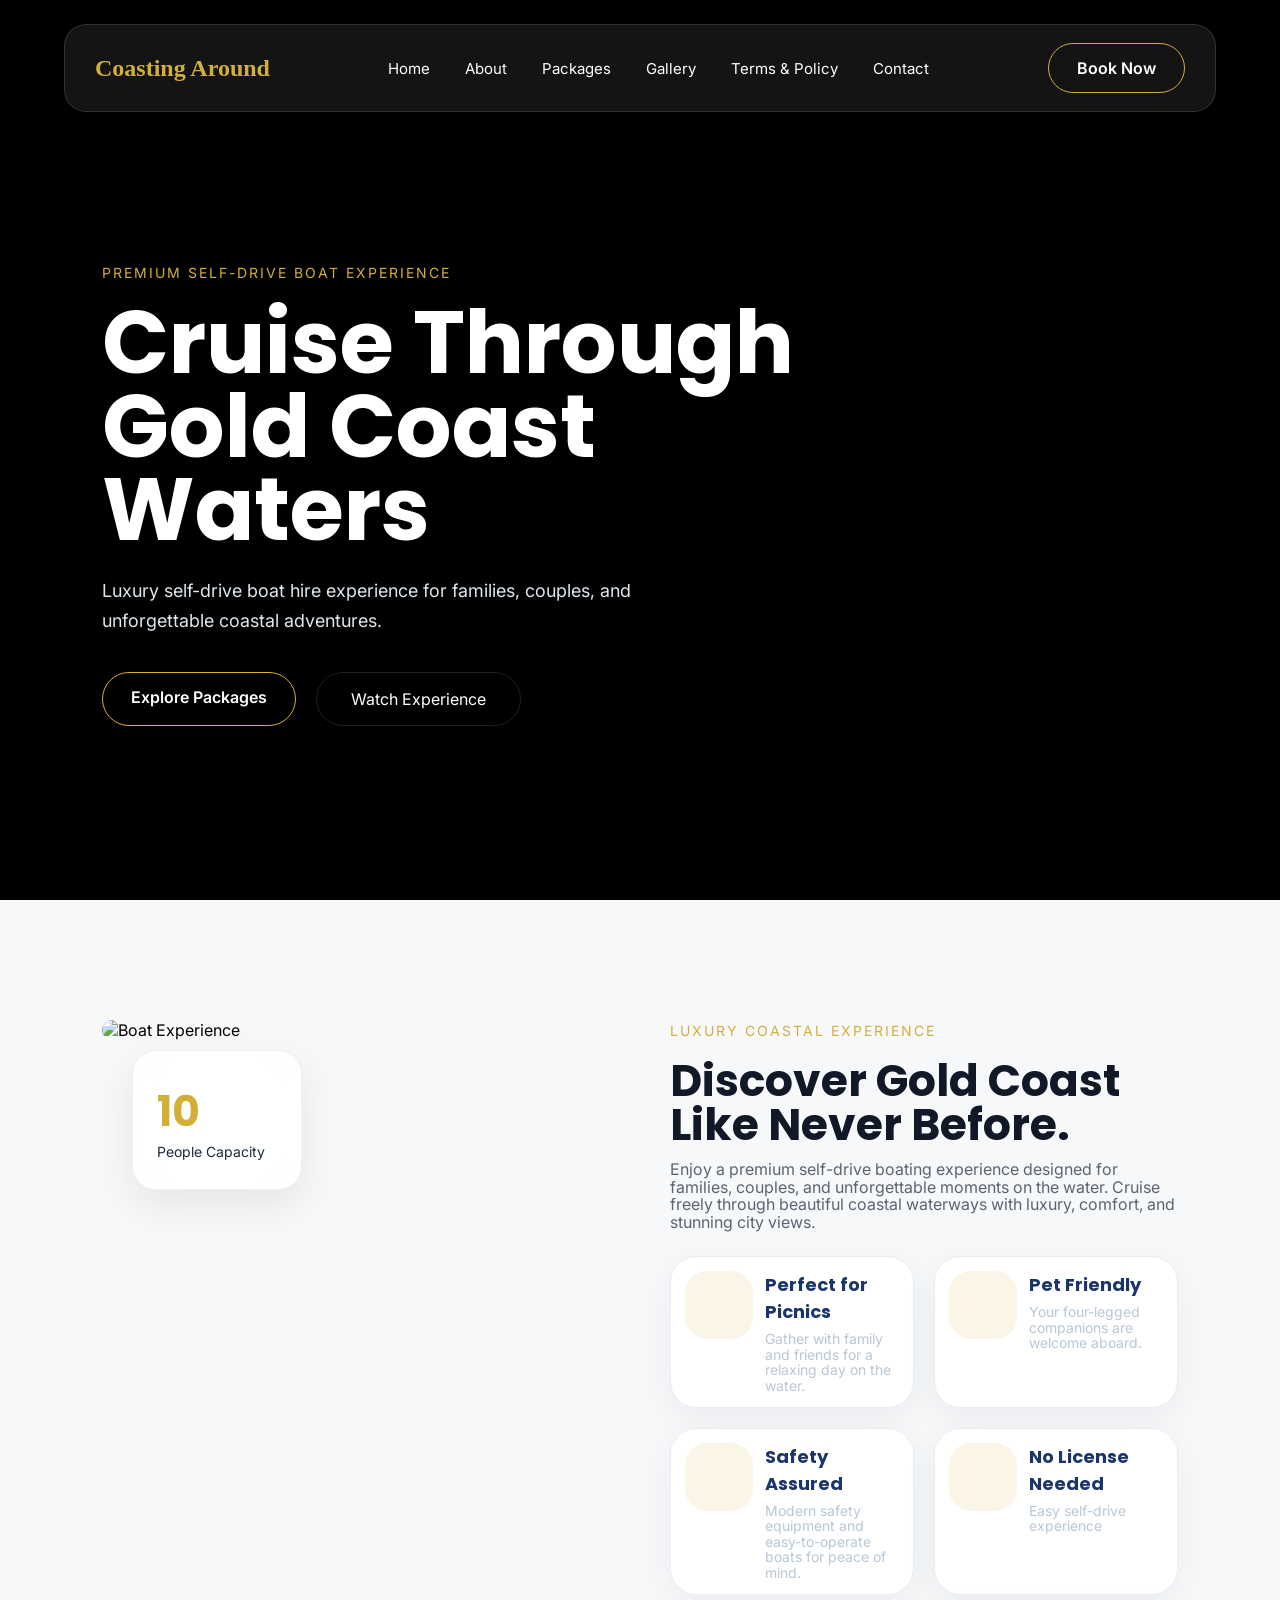
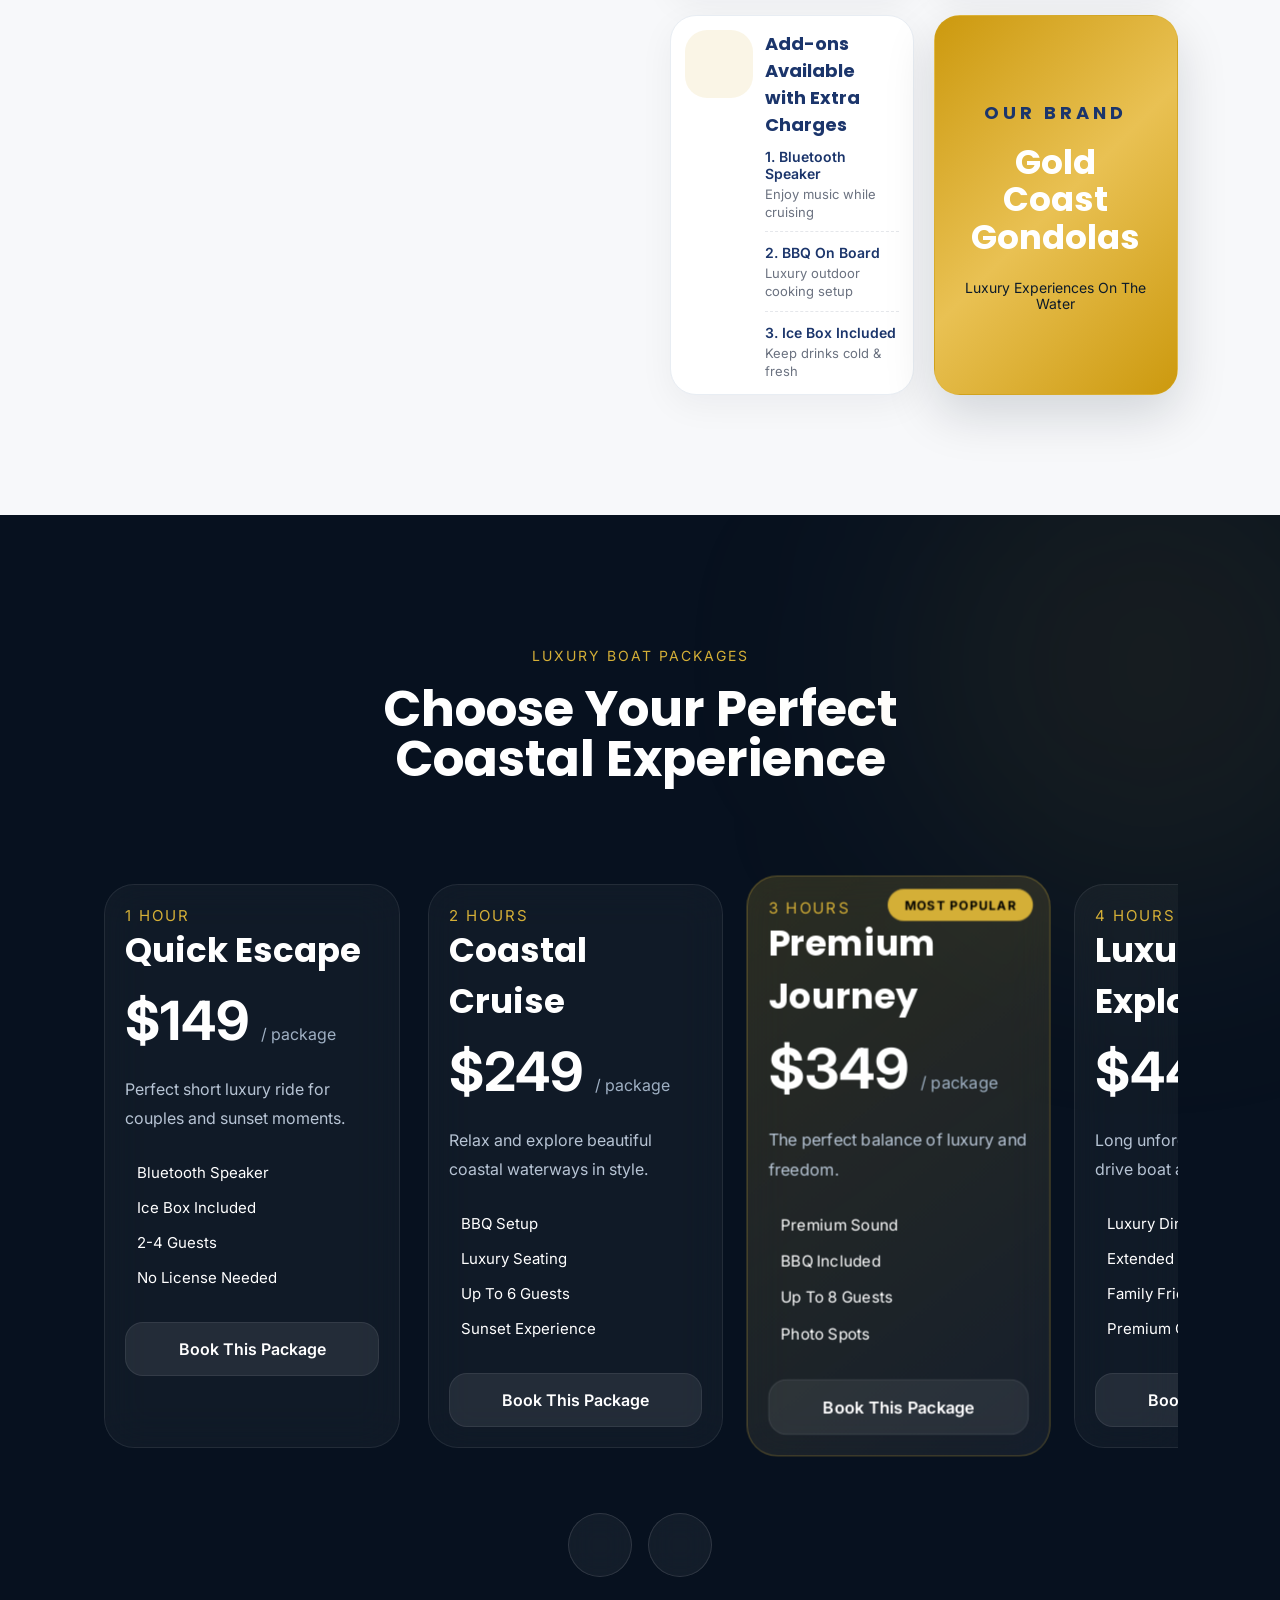
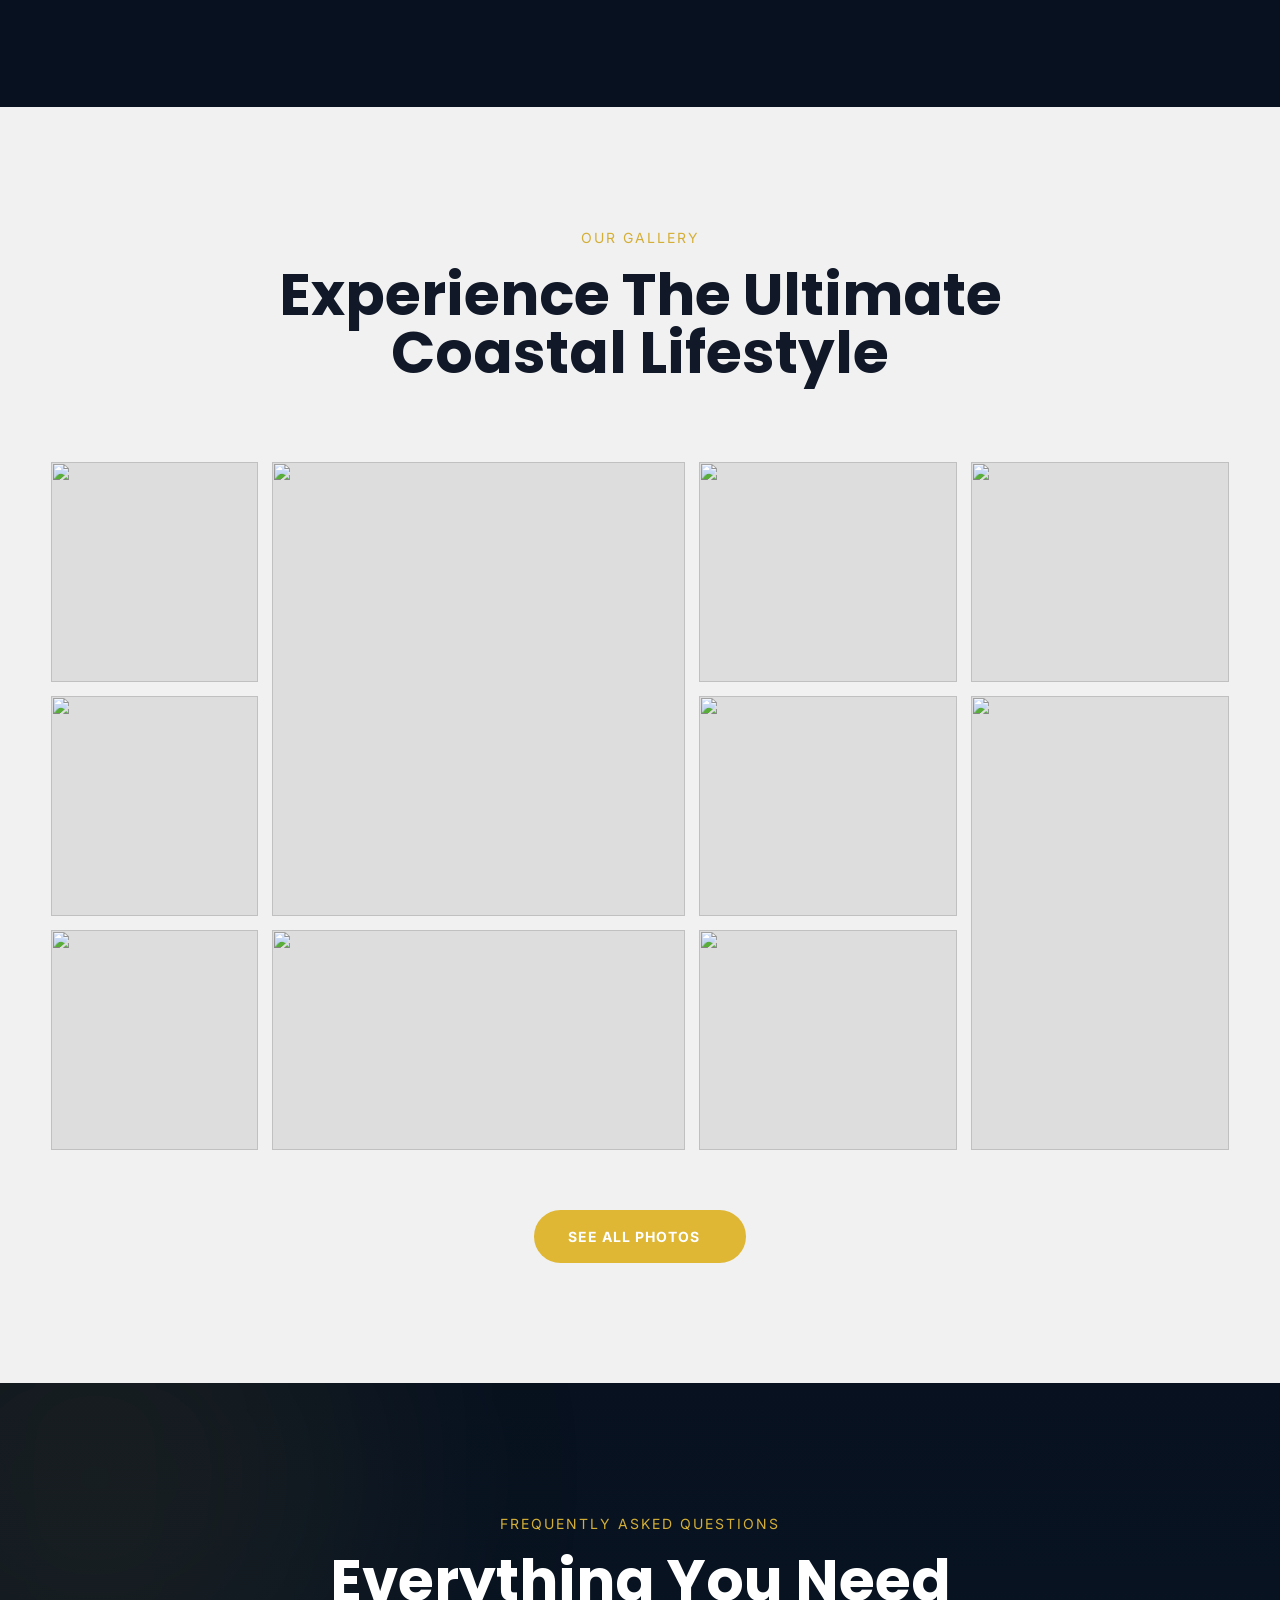
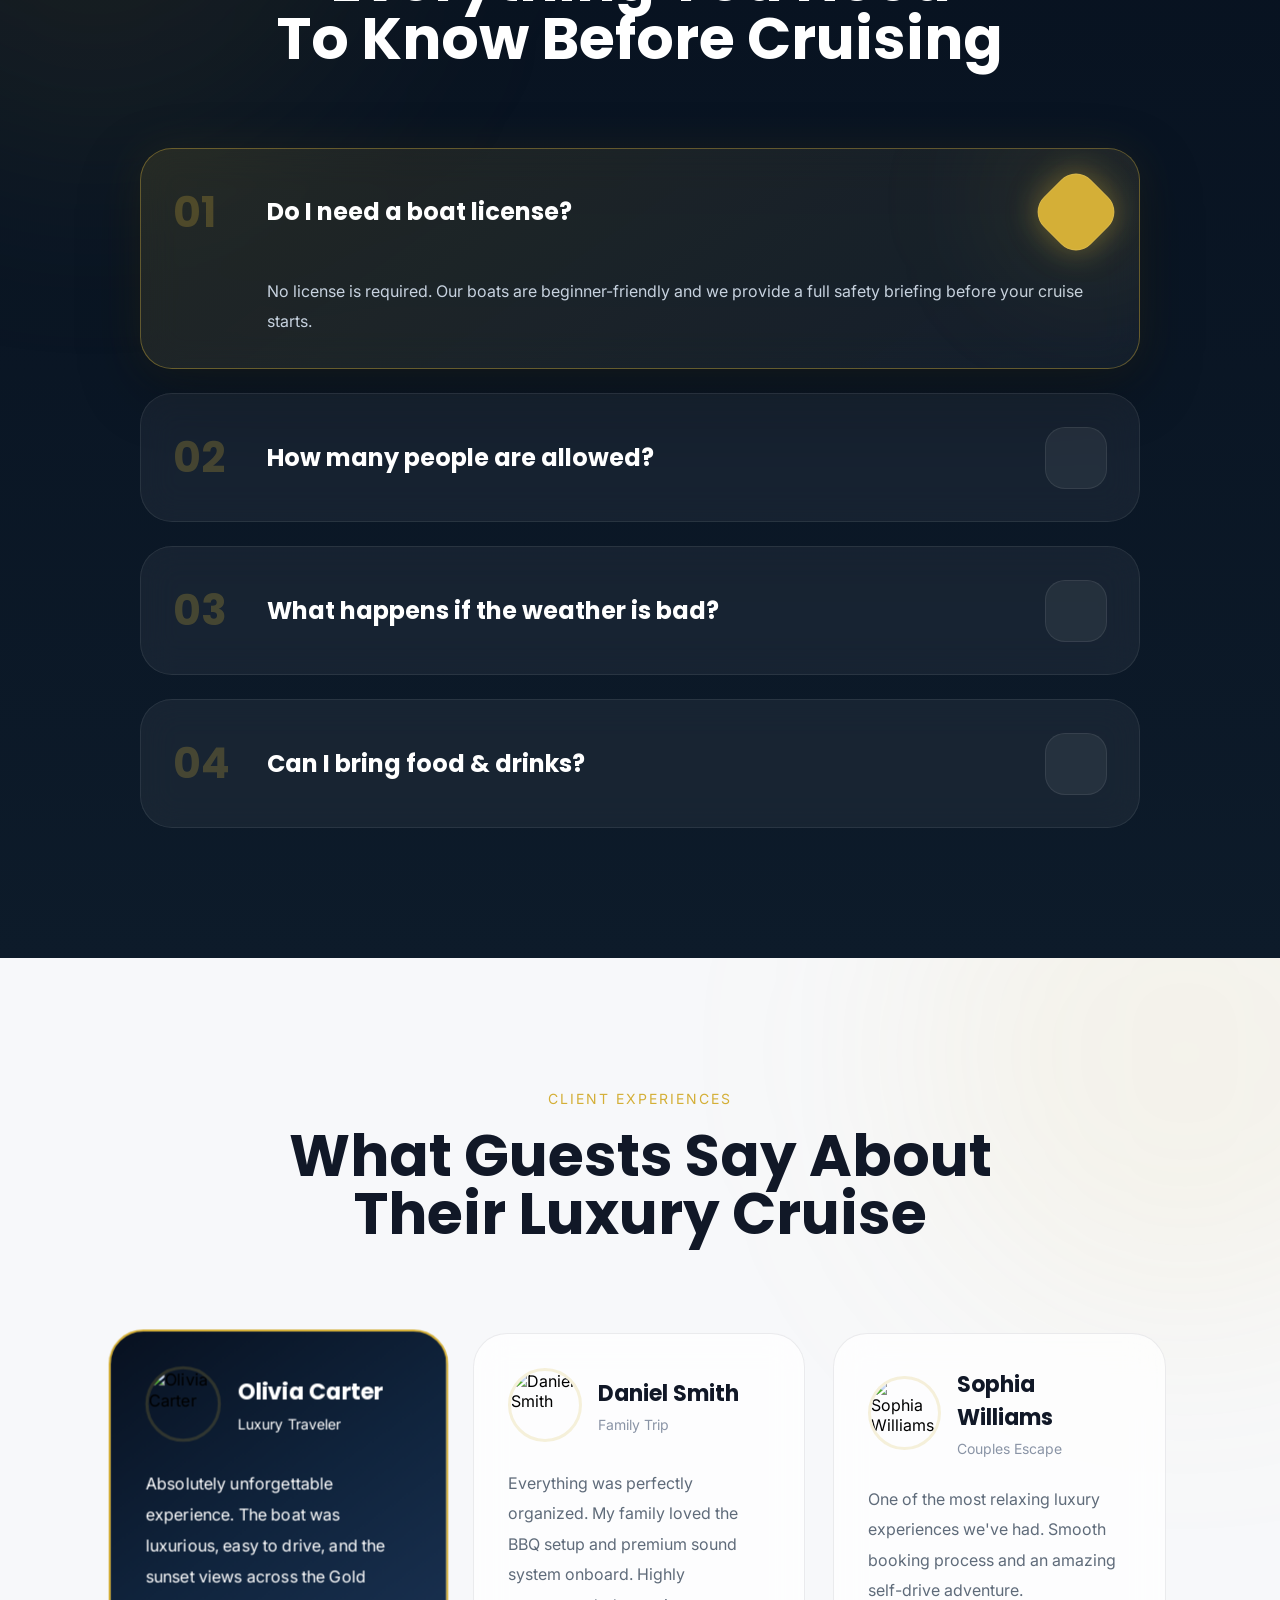
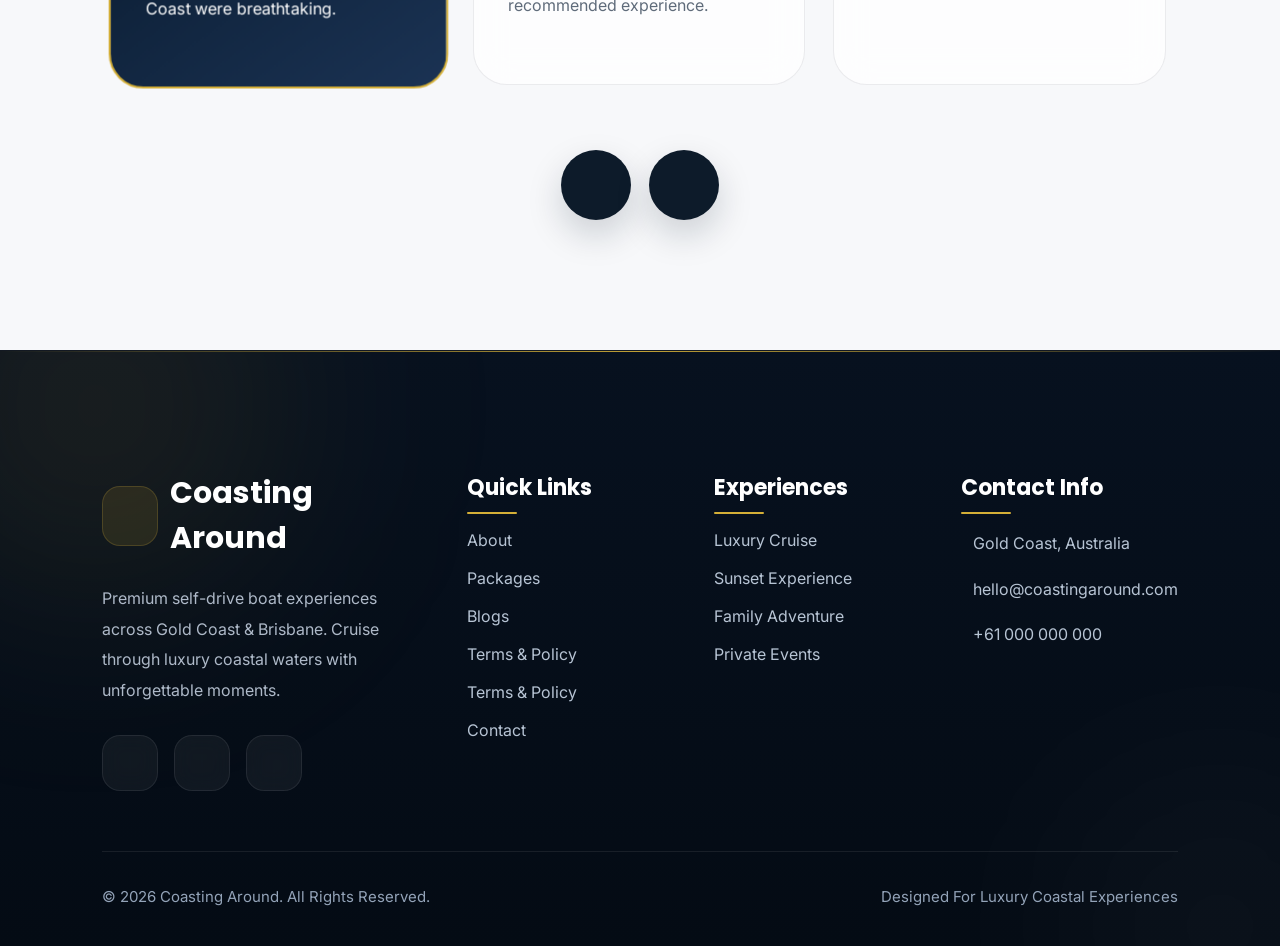
==== commit 2931c2ab: "Add README HTML file for Aldine401 BT Bold font with styling and links" ====
--- a/index.html
+++ b/index.html
@@ -36,14 +36,14 @@
     <!-- HERO SECTION -->
     <section class="hero">
       <div class="video-wrapper">
-        <iframe
+        <!-- <iframe
           src="https://www.youtube.com/embed/liPuSq4odGo?autoplay=1&mute=1&loop=1&playlist=liPuSq4odGo&controls=0&showinfo=0&modestbranding=1&rel=0"
           title="Background Video"
           frameborder="0"
           allow="autoplay; fullscreen"
           loading="lazy"
         >
-        </iframe>
+        </iframe> -->
       </div>
 
       <!-- OVERLAY -->
@@ -137,7 +137,7 @@
           />
 
           <div class="experience-badge">
-            <h3>10+</h3>
+            <h3>10</h3>
             <p>People Capacity</p>
           </div>
         </div>
@@ -146,7 +146,7 @@
         <div class="experience-content">
           <span class="section-subtitle"> Luxury Coastal Experience </span>
 
-          <h2>Discover Brisbane & Gold Coast Like Never Before</h2>
+          <h2>Discover Gold Coast Like Never Before.</h2>
 
           <p>
             Enjoy a premium self-drive boating experience designed for families,
@@ -160,34 +160,40 @@
           <div class="experience-features">
             <div class="feature-card">
               <div class="feature-icon">
-                <i class="ri-speaker-3-line"></i>
+                <i class="ri-goblet-line"></i>
               </div>
 
               <div class="feature-text">
-                <h4>Bluetooth Speaker</h4>
-                <p>Enjoy music while cruising</p>
+                <h4>Perfect for Picnics</h4>
+                <p>
+                  Gather with family and friends for a relaxing day on the
+                  water.
+                </p>
               </div>
             </div>
 
             <div class="feature-card">
               <div class="feature-icon">
-                <i class="ri-fire-line"></i>
+                <i class="ri-bear-smile-line"></i>
               </div>
 
               <div class="feature-text">
-                <h4>BBQ On Board</h4>
-                <p>Luxury outdoor cooking setup</p>
+                <h4>Pet Friendly</h4>
+                <p>Your four-legged companions are welcome aboard.</p>
               </div>
             </div>
 
             <div class="feature-card">
               <div class="feature-icon">
-                <i class="ri-cup-line"></i>
+                <i class="ri-shield-star-line"></i>
               </div>
 
               <div class="feature-text">
-                <h4>Ice Box Included</h4>
-                <p>Keep drinks cold & fresh</p>
+                <h4>Safety Assured</h4>
+                <p>
+                  Modern safety equipment and easy-to-operate boats for peace of
+                  mind.
+                </p>
               </div>
             </div>
 
@@ -204,22 +210,42 @@
 
             <div class="feature-card">
               <div class="feature-icon">
-                <i class="ri-group-line"></i>
+                <i class="ri-add-circle-line"></i>
               </div>
 
               <div class="feature-text">
-                <h4>Up To 10 People</h4>
-                <p>Perfect for families & groups</p>
-              </div>
-            </div>
-
-            <div class="feature-card luxury-card">
-              <div class="feature-icon luxury-icon">
-                <i class="ri-vip-crown-2-line"></i>
-              </div>
-
-              <span>Premium Coastal Lifestyle</span>
-            </div>
+                <h4>Add-ons Available with Extra Charges</h4>
+
+                <ul class="addon-list">
+                  <li>
+                    <strong>1. Bluetooth Speaker</strong>
+                    <span>Enjoy music while cruising</span>
+                  </li>
+
+                  <li>
+                    <strong>2. BBQ On Board</strong>
+                    <span>Luxury outdoor cooking setup</span>
+                  </li>
+
+                  <li>
+                    <strong>3. Ice Box Included</strong>
+                    <span>Keep drinks cold & fresh</span>
+                  </li>
+                </ul>
+              </div>
+            </div>
+
+            <a
+              href="https://www.gcgondolas.com/"
+              target="_blank"
+              class="feature-card luxury-card"
+            >
+              <h4 class="brand-label">OUR BRAND</h4>
+
+              <h3>Gold Coast Gondolas</h3>
+
+              <p>Luxury Experiences On The Water</p>
+            </a>
           </div>
         </div>
       </div>
@@ -374,7 +400,7 @@
    HOW IT WORKS SECTION
 ========================= -->
 
-    <section class="how-section">
+    <!-- <section class="how-section">
       <div>
         <div class="how-top">
           <span class="section-subtitle">How It Works</span>
@@ -385,13 +411,12 @@
           </h2>
         </div>
 
-        <!-- STEPS -->
+   
         <div class="how-grid" id="howGrid"></div>
 
-        <!-- REZDY CTA BUTTON -->
         <a href="#" class="cta-btn"> Book Your Experience </a>
       </div>
-    </section>
+    </section> -->
 
     <!-- =========================
    WHY CHOOSE US SECTION
--- a/css/style.css
+++ b/css/style.css
@@ -1,3 +1,11 @@
+/* Font ti import kora hocche */
+@font-face {
+  font-family: "Aldine401 BT";
+  src: url("/Aldine401\ BT\ Bold/") format("truetype");
+  font-weight: bold;
+  font-style: normal;
+}
+
 :root {
   --primary: #0d1b2a;
   --secondary: #d4af37;
@@ -122,9 +130,10 @@
 }
 
 .logo {
-  color: var(--white);
+  color: var(--secondary);
+
   font-size: 24px;
-  font-family: "Poppins", sans-serif;
+  font-family: "Aldine401 BT", serif;
   font-weight: 700;
 }
 
@@ -590,10 +599,10 @@
   font-family: "Poppins", sans-serif;
 }
 
-.feature-text p {
+.featuretext-p {
   margin: 0;
 
-  color: #6b7280;
+  color: #22314d;
 
   font-size: 15px;
 
@@ -601,53 +610,97 @@
 }
 
 .luxury-card {
+  position: relative;
+
+  display: flex;
+  flex-direction: column;
   justify-content: center;
-
   align-items: center;
 
-  flex-direction: column;
-
   text-align: center;
-
-  background: linear-gradient(135deg, #d4af37, #f5deb3);
-
-  border: none;
+  text-decoration: none;
 
   min-height: 220px;
 
-  box-shadow: 0 18px 50px rgba(212, 175, 55, 0.22);
-}
-
-.luxury-icon {
-  margin-bottom: 18px;
-
-  background: rgba(255, 255, 255, 0.22);
-
-  border: 1px solid rgba(255, 255, 255, 0.35);
-
-  color: white;
-
-  box-shadow: none;
-}
-
-.luxury-icon i {
+  padding: 30px;
+
+  border-radius: 26px;
+
+  background: linear-gradient(135deg, #cc990e 0%, #e9c153 50%, #cc990e 100%);
+
+  border: 1px solid rgba(212, 175, 55, 0.25);
+
+  overflow: hidden;
+
+  transition: all 0.45s ease;
+
+  box-shadow: 0 20px 50px rgba(8, 18, 32, 0.15);
+}
+
+.luxury-card::before {
+  content: "";
+
+  position: absolute;
+
+  width: 180px;
+  height: 180px;
+
+  top: -60px;
+  right: -60px;
+
+  border-radius: 50%;
+
+  background: rgba(212, 175, 55, 0.12);
+
+  filter: blur(20px);
+}
+
+.luxury-card:hover {
+  transform: translateY(-8px);
+
+  border-color: rgba(212, 175, 55, 0.6);
+
+  box-shadow: 0 25px 60px rgba(212, 175, 55, 0.2);
+}
+
+.brand-label {
+  color: rgba(255, 255, 255, 0.65);
+
+  font-size: 12px;
+
+  letter-spacing: 4px;
+
+  text-transform: uppercase;
+
+  margin-bottom: 14px;
+
+  position: relative;
+  z-index: 2;
+}
+
+.luxury-card h3 {
+  color: #ffffff;
+
   font-size: 34px;
-}
-
-.luxury-card span {
-  color: white;
-
-  font-size: 24px;
-
-  text-align: center;
-
-  line-height: 1.4;
+
+  line-height: 1.1;
+
+  margin-bottom: 12px;
 
   font-family: "Poppins", sans-serif;
 
-  max-width: 240px;
-
-  font-weight: 600;
+  font-weight: 700;
+
+  position: relative;
+  z-index: 2;
+}
+
+.luxury-card p {
+  color: #0d1b2a !important;
+  font-size: 16px;
+  margin: 0;
+  position: relative;
+  z-index: 2;
 }
 
 .feature-card h4 {
@@ -664,6 +717,7 @@
   font-size: 14px;
   color: #b8c7d6;
 }
+
 /* =========================
    PACKAGES SECTION
 ========================= */
@@ -972,6 +1026,42 @@
   color: black;
 }
 
+.addon-list {
+  list-style: none;
+  margin: 10px 0 0;
+  padding: 0;
+
+  display: flex;
+  flex-direction: column;
+  gap: 12px;
+}
+
+.addon-list li {
+  display: flex;
+  flex-direction: column;
+  gap: 3px;
+
+  padding-bottom: 10px;
+  border-bottom: 1px dashed #e5e7eb;
+}
+
+.addon-list li:last-child {
+  border-bottom: none;
+  padding-bottom: 0;
+}
+
+.addon-list strong {
+  font-size: 14px;
+  color: #1b356b;
+  font-weight: 600;
+}
+
+.addon-list span {
+  font-size: 13px;
+  color: #6b7280;
+  line-height: 1.4;
+}
+
 /* =========================
    WHY CHOOSE US SECTION
 ========================= */
@@ -1544,7 +1634,7 @@
 /* =========================
    HOW IT WORKS SECTION
 ========================= */
-
+/* 
 .how-section {
   position: relative;
   padding: 130px 8%;
@@ -1611,7 +1701,7 @@
   transition: 0.45s ease;
 }
 
-/* SLIDING BACKGROUND */
+
 
 .cta-btn::before {
   content: "";
@@ -1631,7 +1721,7 @@
   z-index: -1;
 }
 
-/* HOVER */
+
 
 .cta-btn:hover::before {
   width: 100%;
@@ -1641,7 +1731,6 @@
   color: #111827;
 }
 
-/* ICON */
 
 .cta-btn i {
   font-size: 20px;
@@ -1677,7 +1766,7 @@
   font-family: "Poppins", sans-serif;
 }
 
-/* GRID */
+
 
 .how-grid {
   position: relative;
@@ -1728,7 +1817,7 @@
   z-index: 2;
 }
 
-/* CARD */
+
 
 .how-card {
   position: relative;
@@ -1775,7 +1864,7 @@
   opacity: 1;
 }
 
-/* ACTIVE CARD */
+
 
 .how-card.active {
   transform: translateY(-12px) scale(1.03);
@@ -1787,13 +1876,12 @@
     0 25px 60px rgba(0, 0, 0, 0.35);
 }
 
-/* GOLD GLOW */
 
 .how-card.active::before {
   opacity: 1;
 }
 
-/* ICON PULSE */
+
 
 .how-card.active .how-icon {
   animation: pulseGlow 1.8s infinite;
@@ -1820,13 +1908,13 @@
   }
 }
 
-/* STEP NUMBER ACTIVE */
+
 
 .how-card.active .how-step {
   color: rgba(212, 175, 55, 0.15);
 }
 
-/* STEP NUMBER */
+
 
 .how-step {
   position: absolute;
@@ -1845,7 +1933,7 @@
   font-family: "Poppins", sans-serif;
 }
 
-/* ICON */
+
 
 .how-icon {
   width: 82px;
@@ -1886,7 +1974,6 @@
   line-height: 1.8;
 }
 
-/* RESPONSIVE */
 
 @media (max-width: 992px) {
   .how-grid {
@@ -1943,7 +2030,7 @@
   .how-step {
     font-size: 58px;
   }
-}
+} */
 
 /* =========================
    TESTIMONIAL SECTION
@@ -2332,8 +2419,6 @@
   font-family: "Poppins", sans-serif;
 }
 
-/* FAQ CONTAINER */
-
 .faq-container {
   position: relative;
 
@@ -2348,8 +2433,6 @@
 
   gap: 24px;
 }
-
-/* ITEM */
 
 .faq-item {
   position: relative;
@@ -2392,8 +2475,6 @@
 .faq-item:hover::before {
   opacity: 1;
 }
-
-/* ACTIVE */
 
 .faq-item.active {
   border-color: rgba(212, 175, 55, 0.4);
@@ -2409,8 +2490,6 @@
     0 20px 60px rgba(0, 0, 0, 0.35);
 }
 
-/* QUESTION */
-
 .faq-question {
   position: relative;
 
@@ -2450,8 +2529,6 @@
 
   font-family: "Poppins", sans-serif;
 }
-
-/* ICON */
 
 .faq-icon {
   width: 62px;
@@ -2476,8 +2553,6 @@
   transition: 0.5s ease;
 }
 
-/* ANSWER */
-
 .faq-answer {
   display: grid;
 
@@ -2498,8 +2573,6 @@
   padding: 0 32px 0 126px;
 }
 
-/* ACTIVE ANIMATION */
-
 .faq-item.active .faq-answer {
   grid-template-rows: 1fr;
 }
@@ -2517,8 +2590,6 @@
 
   box-shadow: 0 0 30px rgba(212, 175, 55, 0.45);
 }
-
-/* FLOATING GLOW */
 
 .faq-item.active::after {
   content: "";
@@ -2553,8 +2624,6 @@
     transform: rotate(360deg) translateY(0px);
   }
 }
-
-/* RESPONSIVE */
 
 @media (max-width: 768px) {
   .faq-section {
--- a/css/aboutus.css
+++ b/css/aboutus.css
@@ -289,7 +289,7 @@
 /* =========================
    TIMELINE
 ========================= */
-
+/* 
 .timeline-section {
   background: #0d1b2a;
 
@@ -338,7 +338,6 @@
   transition: 0.8s ease;
 }
 
-/* ACTIVE */
 
 .timeline-item.active .timeline-circle {
   transform: scale(1);
@@ -346,7 +345,6 @@
   opacity: 1;
 }
 
-/* RING ROTATE */
 
 .timeline-item.active .timeline-circle {
   animation: rotateRing 2s ease;
@@ -390,9 +388,6 @@
   font-size: 14px;
 }
 
-/* =========================
-   RESPONSIVE
-========================= */
 
 @media (max-width: 1100px) {
   .story-wrapper {
@@ -464,7 +459,7 @@
 
     padding: 60px 8%;
   }
-}
+} */
 
 /* =========================
    OUR STORY SECTION
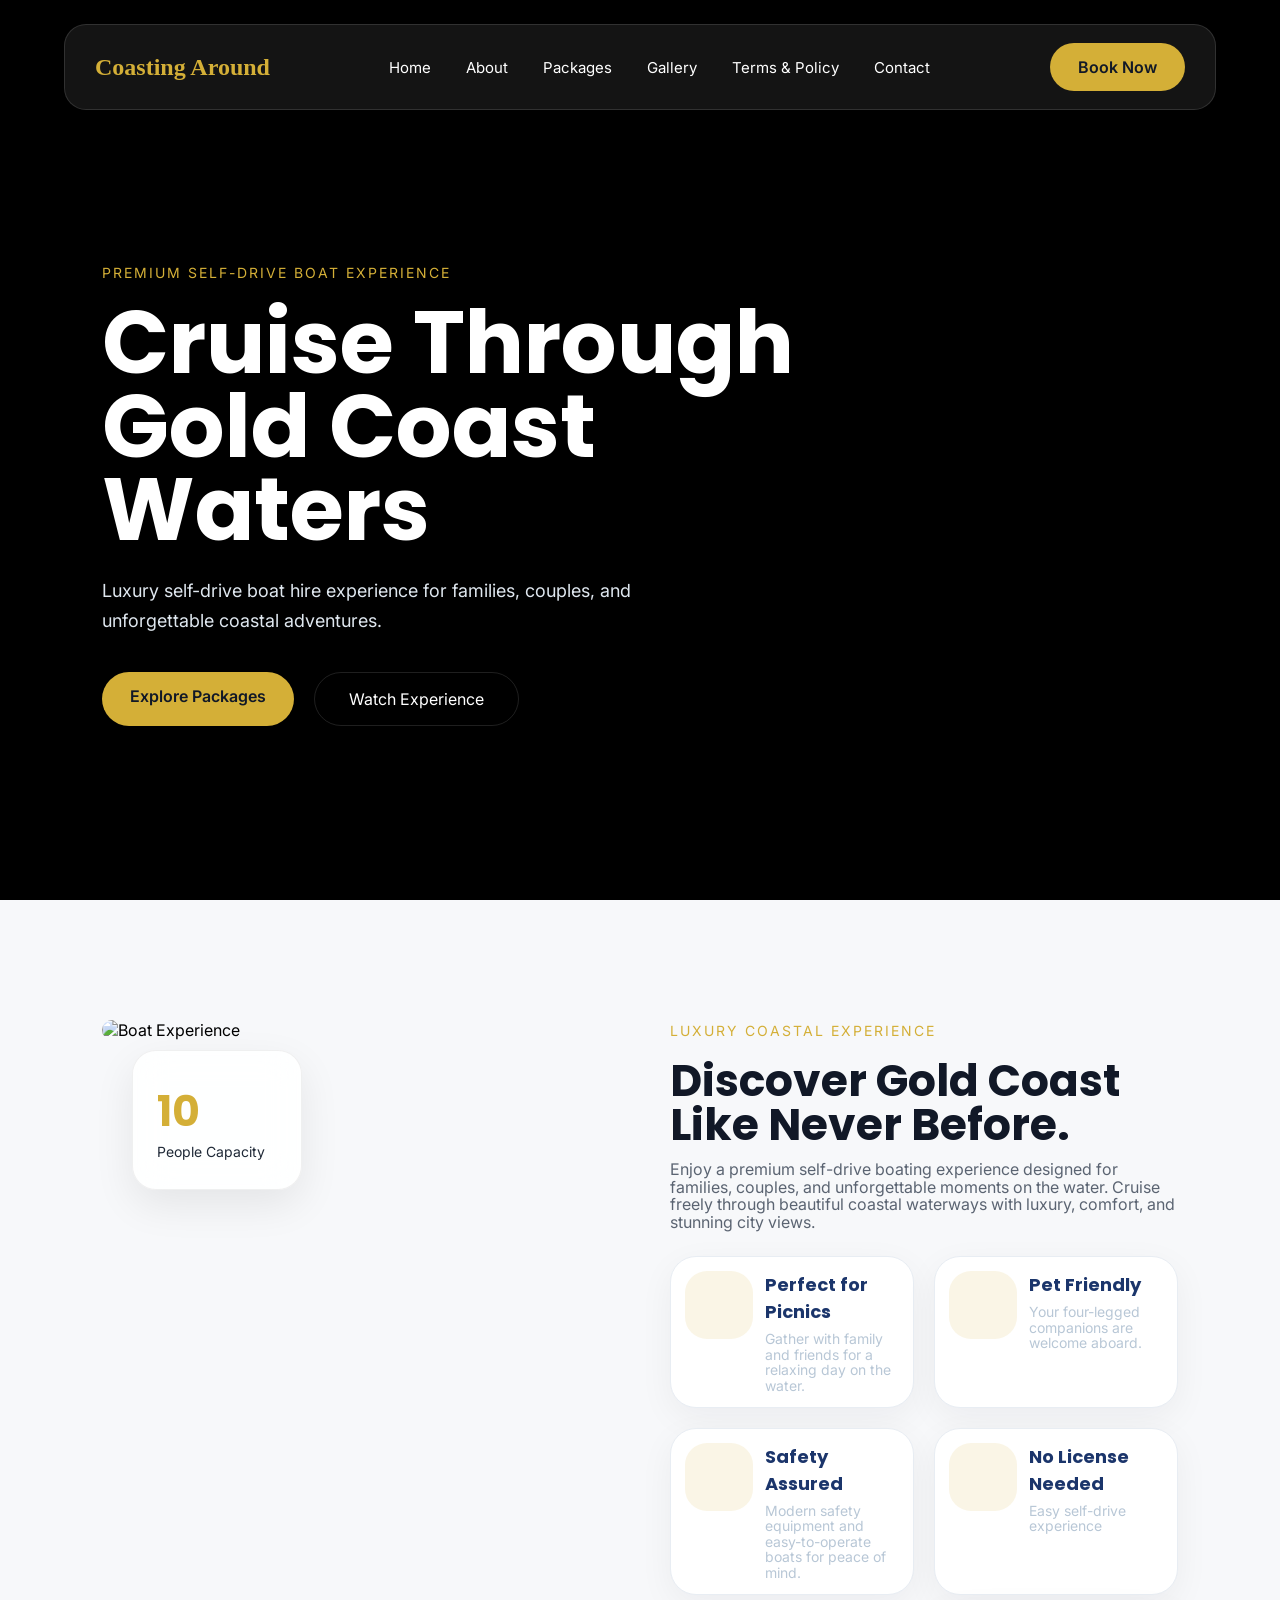
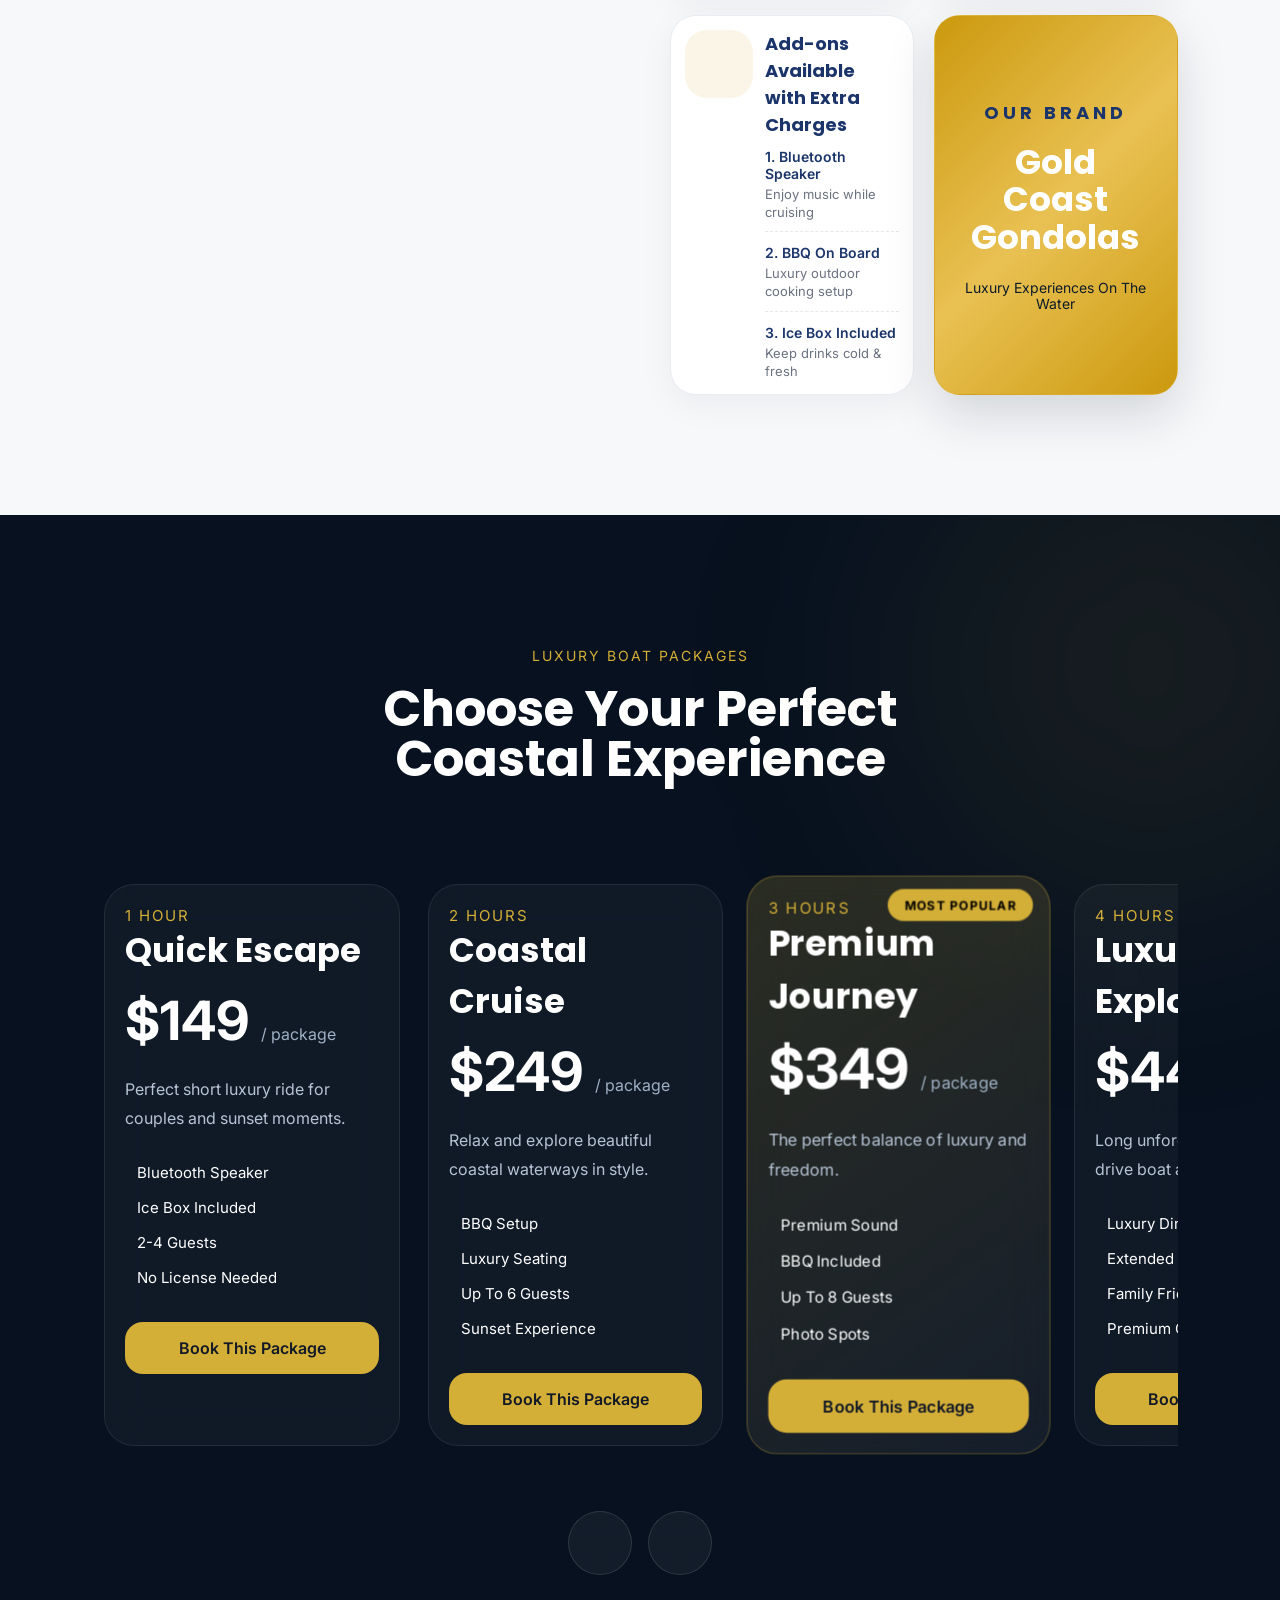
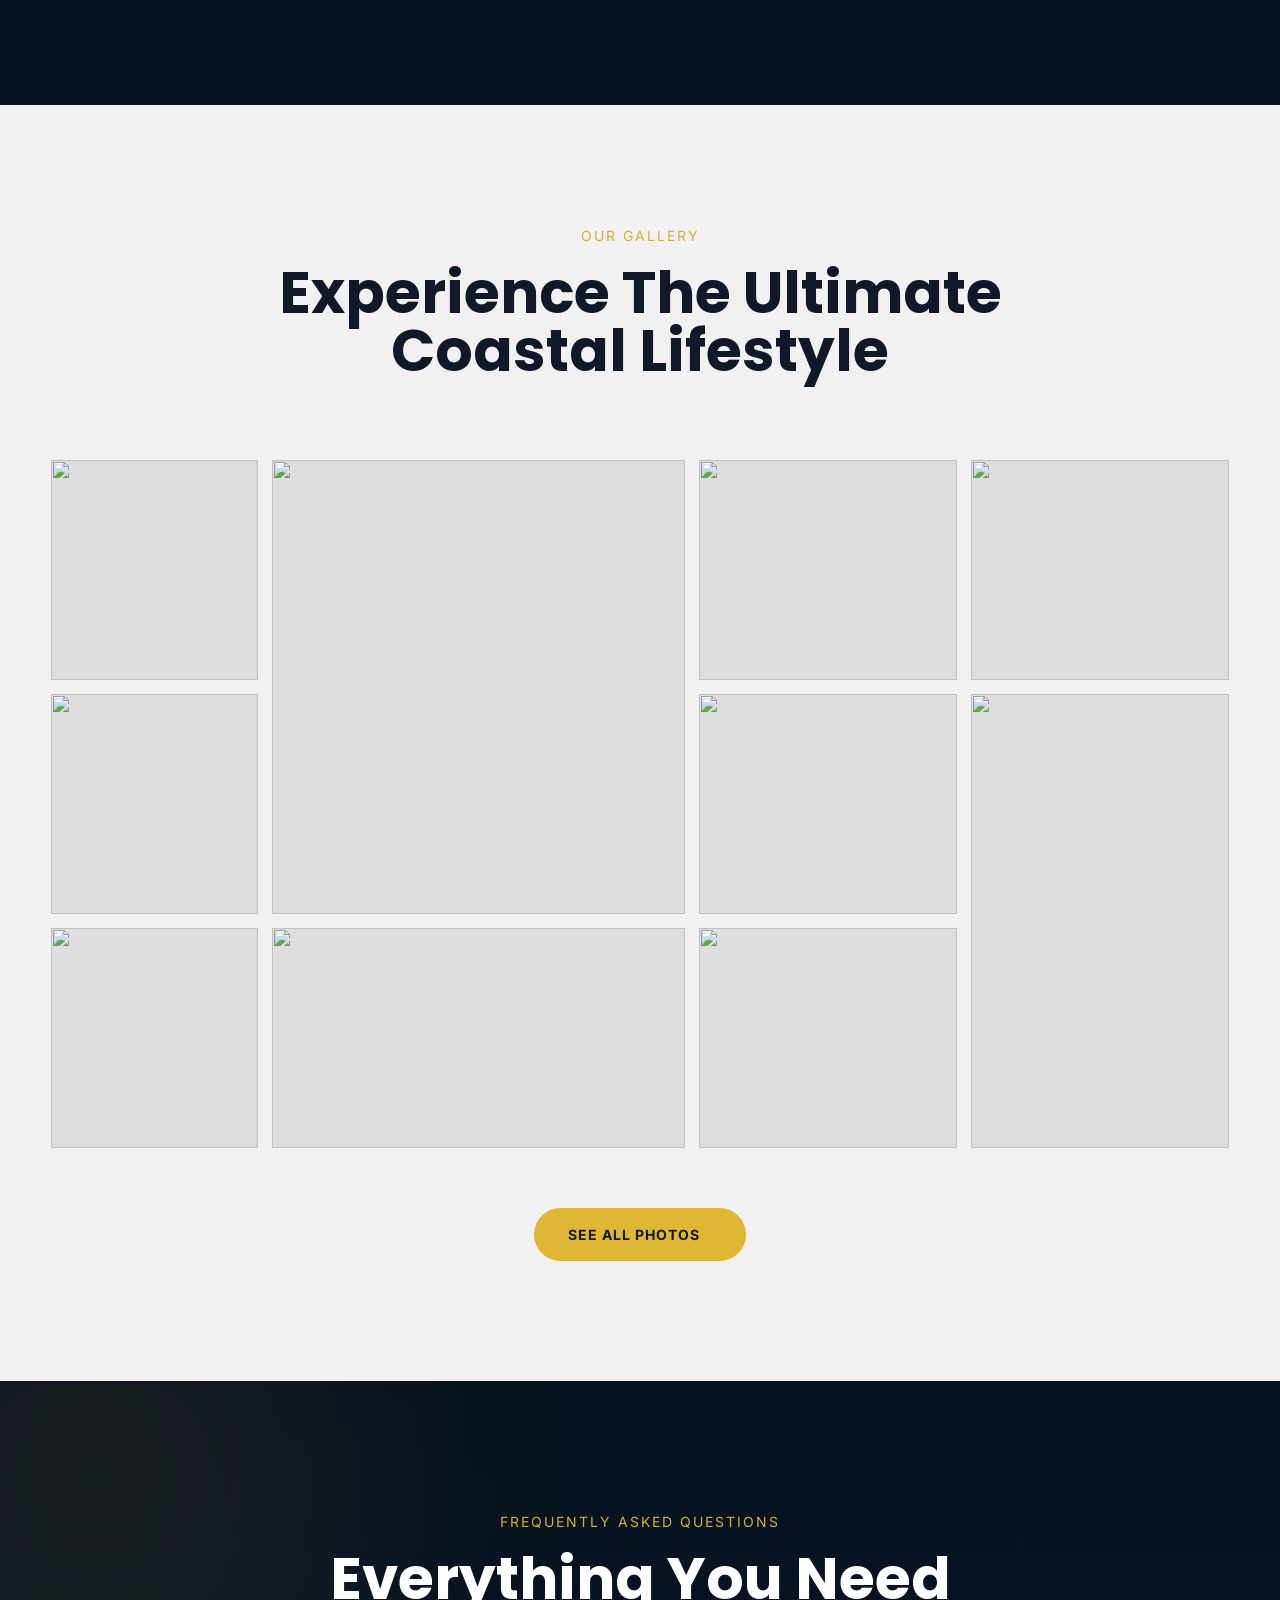
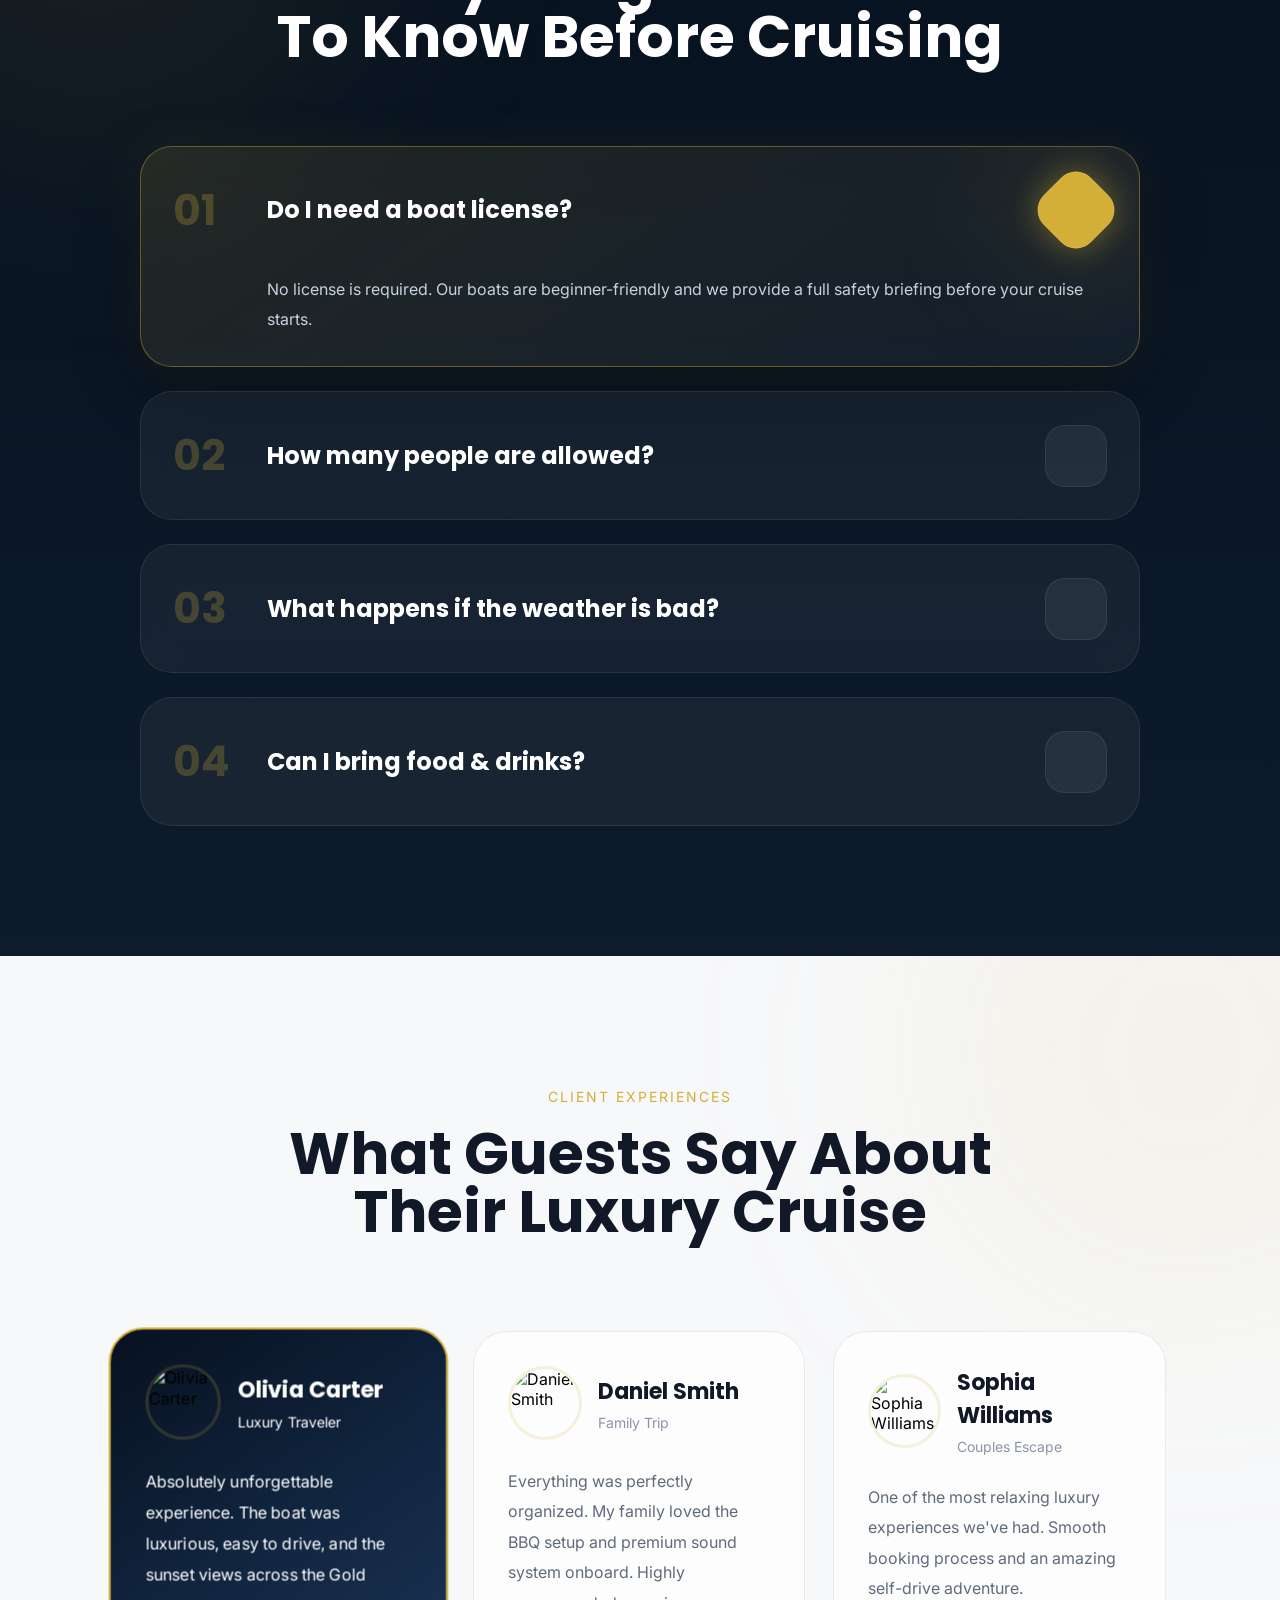
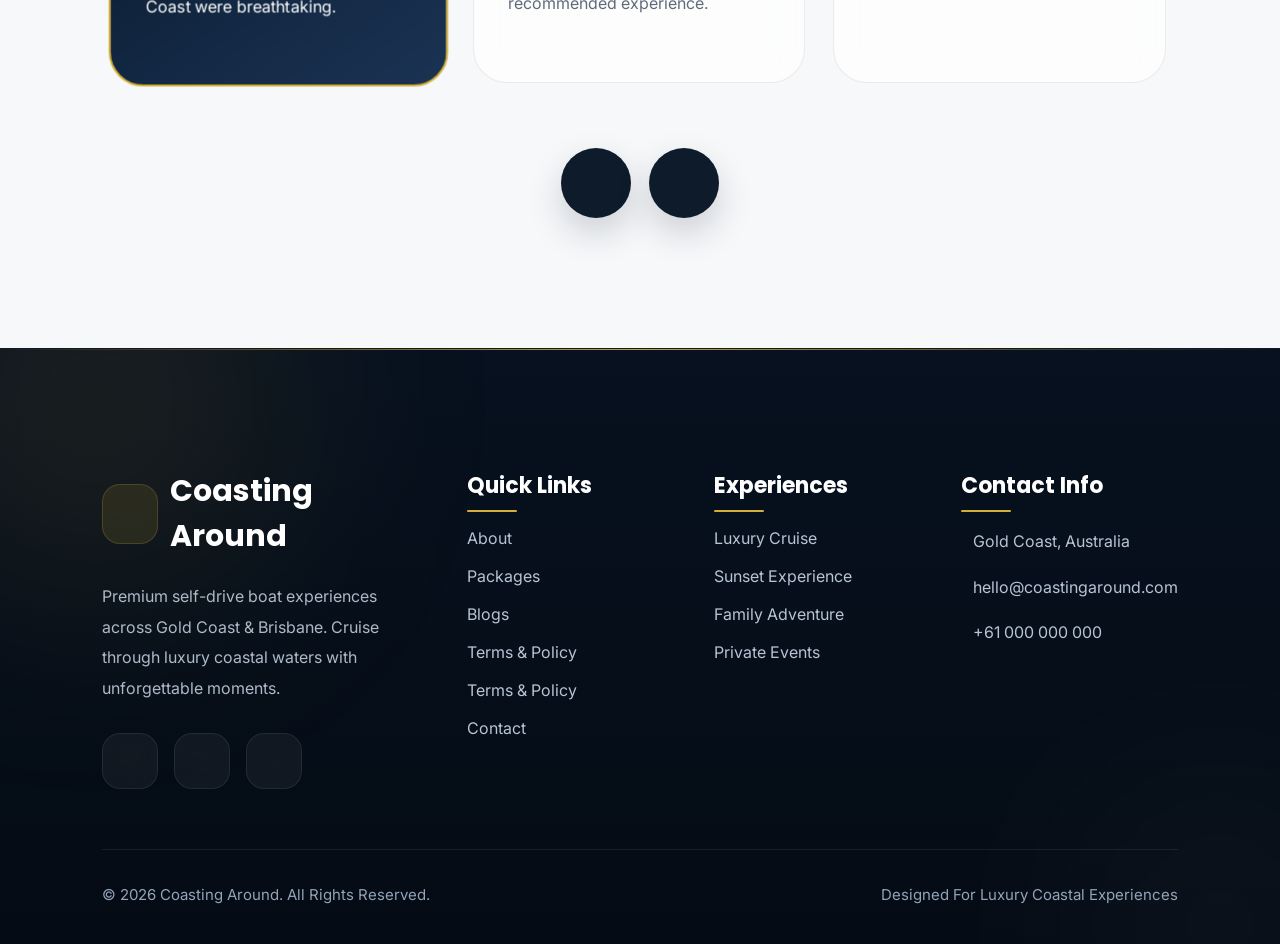
==== commit 24fed9e3: "Refactor styles and remove unused sections in CSS and HTML; update package descriptions and modal fu" ====
--- a/index.html
+++ b/index.html
@@ -284,23 +284,6 @@
       </div>
     </section>
 
-    <!-- =========================
-   EXPERIENCE GALLERY SECTION
-========================= -->
-
-    <!-- <section class="gallery-section">
-      <div class="gallery-top">
-        <span class="section-subtitle">Luxury Moments</span>
-
-        <h2>
-          Experience The Ultimate <br />
-          Coastal Lifestyle
-        </h2>
-      </div>
-
-      <div class="gallery-grid" id="galleryGrid"></div>
-    </section> -->
-
     <section class="editorial-section">
       <div class="gallery-top">
         <span class="section-subtitle">Our Gallery</span>
@@ -395,138 +378,6 @@
         <i class="ri-arrow-right-line"></i>
       </a>
     </section>
-
-    <!-- =========================
-   HOW IT WORKS SECTION
-========================= -->
-
-    <!-- <section class="how-section">
-      <div>
-        <div class="how-top">
-          <span class="section-subtitle">How It Works</span>
-
-          <h2>
-            Your Luxury Boat <br />
-            Experience In 3 Easy Steps
-          </h2>
-        </div>
-
-   
-        <div class="how-grid" id="howGrid"></div>
-
-        <a href="#" class="cta-btn"> Book Your Experience </a>
-      </div>
-    </section> -->
-
-    <!-- =========================
-   WHY CHOOSE US SECTION
-========================= -->
-    <!-- 
-    <section class="why-section">
-      <div class="why-container">
-              <div class="why-left">
-          <span class="section-subtitle">Why Choose Coasting Around</span>
-
-          <h2>
-            Luxury Self-Drive <br />
-            Boat Experience
-          </h2>
-
-          <p>
-            Discover the ultimate coastal lifestyle with premium self-drive boat
-            hire experiences across Gold Coast & Brisbane. Perfect for relaxing
-            cruises, family adventures, sunset moments, and unforgettable
-            memories on the water.
-          </p>
-
-          <a href="#" class="why-btn">
-            Book Your Experience
-            <i class="ri-arrow-right-up-line"></i>
-          </a>
-        </div>
-
-      
-        <div class="why-grid">
-          <div class="why-card">
-            <div class="why-icon">
-              <i class="ri-shield-check-line"></i>
-            </div>
-
-            <h4>No Boat License Required</h4>
-
-            <p>
-              Easy and beginner-friendly self-drive experience for everyone.
-            </p>
-          </div>
-
-          <div class="why-card">
-            <div class="why-icon">
-              <i class="ri-speaker-3-line"></i>
-            </div>
-
-            <h4>Premium Sound System</h4>
-
-            <p>
-              Enjoy your favorite music while cruising through scenic waterways.
-            </p>
-          </div>
-
-          <div class="why-card">
-            <div class="why-icon">
-              <i class="ri-fire-line"></i>
-            </div>
-
-            <h4>BBQ & Ice Box Included</h4>
-
-            <p>
-              Premium onboard setup designed for luxury outdoor experiences.
-            </p>
-          </div>
-
-          <div class="why-card">
-            <div class="why-icon">
-              <i class="ri-ship-line"></i>
-            </div>
-
-            <h4>Safe & Easy Self Drive</h4>
-
-            <p>
-              Comfortable boating experience with simple controls and guidance.
-            </p>
-          </div>
-
-          <div class="why-card">
-            <div class="why-icon">
-              <i class="ri-group-line"></i>
-            </div>
-
-            <h4>Perfect For Families & Couples</h4>
-
-            <p>
-              Create unforgettable memories with friends, family, and loved
-              ones.
-            </p>
-          </div>
-
-          <div class="why-card luxury-why">
-            <div class="why-icon luxury-why-icon">
-              <i class="ri-map-pin-line"></i>
-            </div>
-
-            <h4>Gold Coast Scenic Routes</h4>
-
-            <p>
-              Explore breathtaking coastal waterways and iconic luxury
-              locations.
-            </p>
-          </div>
-        </div>
-      </div>
-    </section> -->
-
-    <!-- =========================
-   FAQ SECTION
-========================= -->
 
     <section class="faq-section">
       <div class="faq-top">
--- a/css/style.css
+++ b/css/style.css
@@ -165,41 +165,15 @@
 
   font-weight: 600;
 
-  color: white;
-
-  border: 1px solid var(--secondary);
+  color: #111827;
+
+  background: var(--secondary);
 
   overflow: hidden;
 
   z-index: 1;
 
   transition: 0.4s;
-}
-
-.nav-btn::before {
-  content: "";
-
-  position: absolute;
-
-  top: 0;
-  left: 0;
-
-  width: 0%;
-  height: 100%;
-
-  background: var(--secondary);
-
-  transition: width 0.45s ease;
-
-  z-index: -1;
-}
-
-.nav-btn:hover::before {
-  width: 100%;
-}
-
-.nav-btn:hover {
-  color: black;
 }
 
 .hero-content {
@@ -1007,23 +981,15 @@
 
   border-radius: 18px;
 
-  background: rgba(255, 255, 255, 0.08);
-
-  border: 1px solid rgba(255, 255, 255, 0.08);
-
-  color: white;
+  background: var(--secondary);
+
+  color: #111827;
 
   text-decoration: none;
 
   font-weight: 600;
 
   transition: 0.4s;
-}
-
-.package-btn:hover {
-  background: var(--secondary);
-
-  color: black;
 }
 
 .addon-list {
@@ -1502,7 +1468,7 @@
 
   background: #dfb734;
 
-  color: #ffffff;
+  color: #111827;
 
   text-decoration: none;
 
@@ -1519,49 +1485,6 @@
   transition: 0.45s ease;
 }
 
-/* HOVER OVERLAY */
-
-.seemore-gallery-btn::before {
-  content: "";
-
-  position: absolute;
-
-  top: 0;
-  left: 0;
-
-  width: 0%;
-  height: 100%;
-
-  background: #08254d;
-
-  z-index: -1;
-
-  transition: width 0.45s ease;
-}
-
-/* ICON */
-
-.seemore-gallery-btn i {
-  font-size: 18px;
-
-  transition: 0.4s ease;
-}
-
-/* HOVER */
-
-.seemore-gallery-btn:hover::before {
-  width: 100%;
-}
-
-.seemore-gallery-btn:hover {
-  color: #ffffff;
-
-  transform: translateY(-4px);
-}
-
-.seemore-gallery-btn:hover i {
-  transform: translateX(4px);
-}
 /* =========================
    RESPONSIVE
 ========================= */
@@ -1630,407 +1553,6 @@
     font-size: 18px;
   }
 }
-
-/* =========================
-   HOW IT WORKS SECTION
-========================= */
-/* 
-.how-section {
-  position: relative;
-  padding: 130px 8%;
-  background: linear-gradient(180deg, #07111f 0%, #0d1b2a 100%);
-  overflow: hidden;
-  background-image: url("https://images.unsplash.com/photo-1507525428034-b723cf961d3e?q=80&w=1800&auto=format&fit=crop");
-  background-size: cover;
-  background-position: center;
-
-  isolation: isolate;
-  text-align: center;
-}
-
-.how-section::before {
-  content: "";
-
-  position: absolute;
-  inset: 0;
-
-  background: linear-gradient(
-    180deg,
-    rgba(7, 17, 31, 0.82) 0%,
-    rgba(7, 17, 31, 0.72) 40%,
-    rgba(13, 27, 42, 0.88) 100%
-  );
-
-  z-index: 0;
-}
-.how-section > div {
-  position: relative;
-  z-index: 2;
-}
-.cta-btn {
-  position: relative;
-
-  margin: 60px auto 0;
-
-  display: flex;
-  align-items: center;
-  justify-content: center;
-
-  width: fit-content;
-
-  gap: 12px;
-
-  padding: 20px 38px;
-
-  border-radius: 70px;
-
-  border: 1px solid #d4af37;
-
-  color: white;
-
-  text-decoration: none;
-
-  font-weight: 700;
-
-  font-size: 17px;
-
-  overflow: hidden;
-
-  z-index: 1;
-
-  transition: 0.45s ease;
-}
-
-
-
-.cta-btn::before {
-  content: "";
-
-  position: absolute;
-
-  top: 0;
-  left: 0;
-
-  width: 0%;
-  height: 100%;
-
-  background: linear-gradient(135deg, #d4af37, #f5d67b);
-
-  transition: width 0.5s ease;
-
-  z-index: -1;
-}
-
-
-
-.cta-btn:hover::before {
-  width: 100%;
-}
-
-.cta-btn:hover {
-  color: #111827;
-}
-
-
-.cta-btn i {
-  font-size: 20px;
-
-  transition: 0.4s ease;
-}
-
-.cta-btn:hover i {
-  transform: translate(4px, -4px);
-}
-
-.how-top {
-  position: relative;
-
-  z-index: 2;
-
-  text-align: center;
-
-  max-width: 760px;
-
-  margin: auto auto 80px;
-}
-
-.how-top h2 {
-  color: white;
-
-  font-size: clamp(38px, 5vw, 58px);
-
-  line-height: 1;
-
-  margin-bottom: 20px;
-
-  font-family: "Poppins", sans-serif;
-}
-
-
-
-.how-grid {
-  position: relative;
-
-  z-index: 2;
-
-  max-width: 1400px;
-
-  margin: auto;
-
-  display: grid;
-
-  grid-template-columns: repeat(3, 1fr);
-
-  gap: 28px;
-}
-
-.how-grid::before {
-  content: "";
-
-  position: absolute;
-
-  top: 40px;
-  left: 10%;
-  width: 80%;
-  height: 2px;
-
-  background: rgba(255, 255, 255, 0.08);
-
-  z-index: 0;
-}
-
-.how-progress-line {
-  position: absolute;
-
-  top: 39px;
-  left: 10%;
-
-  width: 0%;
-  height: 4px;
-
-  border-radius: 50px;
-
-  background: linear-gradient(90deg, transparent, #d4af37, #fff2b0, #d4af37);
-
-  box-shadow: 0 0 25px rgba(212, 175, 55, 0.8);
-
-  z-index: 2;
-}
-
-
-
-.how-card {
-  position: relative;
-
-  padding: 40px 34px;
-
-  border-radius: 32px;
-
-  background: rgba(255, 255, 255, 0.06);
-
-  border: 1px solid rgba(255, 255, 255, 0.1);
-
-  backdrop-filter: blur(18px);
-
-  overflow: hidden;
-
-  transition: 0.45s ease;
-  z-index: 3;
-}
-
-.how-card::before {
-  content: "";
-
-  position: absolute;
-
-  inset: 0;
-
-  background: linear-gradient(135deg, rgba(212, 175, 55, 0.12), transparent);
-
-  opacity: 0;
-
-  transition: 0.4s;
-}
-
-.how-card:hover {
-  transform: translateY(-10px);
-
-  border-color: rgba(212, 175, 55, 0.35);
-
-  box-shadow: 0 25px 60px rgba(0, 0, 0, 0.3);
-}
-
-.how-card:hover::before {
-  opacity: 1;
-}
-
-
-
-.how-card.active {
-  transform: translateY(-12px) scale(1.03);
-
-  border-color: rgba(212, 175, 55, 0.6);
-
-  box-shadow:
-    0 0 40px rgba(212, 175, 55, 0.18),
-    0 25px 60px rgba(0, 0, 0, 0.35);
-}
-
-
-.how-card.active::before {
-  opacity: 1;
-}
-
-
-
-.how-card.active .how-icon {
-  animation: pulseGlow 1.8s infinite;
-
-  background: rgba(212, 175, 55, 0.22);
-
-  border-color: rgba(212, 175, 55, 0.5);
-}
-
-@keyframes pulseGlow {
-  0% {
-    transform: scale(1);
-    box-shadow: 0 0 0 rgba(212, 175, 55, 0);
-  }
-
-  50% {
-    transform: scale(1.08);
-    box-shadow: 0 0 35px rgba(212, 175, 55, 0.55);
-  }
-
-  100% {
-    transform: scale(1);
-    box-shadow: 0 0 0 rgba(212, 175, 55, 0);
-  }
-}
-
-
-
-.how-card.active .how-step {
-  color: rgba(212, 175, 55, 0.15);
-}
-
-
-
-.how-step {
-  position: absolute;
-
-  top: 24px;
-  right: 24px;
-
-  font-size: 72px;
-
-  font-weight: 800;
-
-  line-height: 1;
-
-  color: rgba(255, 255, 255, 0.06);
-
-  font-family: "Poppins", sans-serif;
-}
-
-
-
-.how-icon {
-  width: 82px;
-  height: 82px;
-
-  display: flex;
-  align-items: center;
-  justify-content: center;
-
-  border-radius: 24px;
-
-  margin-bottom: 30px;
-
-  background: rgba(212, 175, 55, 0.12);
-
-  border: 1px solid rgba(212, 175, 55, 0.15);
-
-  color: var(--secondary);
-
-  font-size: 34px;
-}
-
-.how-card h3 {
-  color: white;
-
-  font-size: 30px;
-
-  margin-bottom: 16px;
-
-  font-family: "Poppins", sans-serif;
-}
-
-.how-card p {
-  color: #c7d2df;
-
-  font-size: 16px;
-
-  line-height: 1.8;
-}
-
-
-@media (max-width: 992px) {
-  .how-grid {
-    grid-template-columns: 1fr;
-  }
-}
-
-@media (max-width: 768px) {
-  .how-section {
-    padding: 90px 20px;
-  }
-
-  .how-top h2 {
-    font-size: 42px;
-  }
-
-  .how-card {
-    padding: 34px 26px;
-  }
-
-  .how-card h3 {
-    font-size: 26px;
-  }
-}
-
-@media (max-width: 480px) {
-  .how-section {
-    padding: 70px 16px;
-  }
-
-  .how-top h2 {
-    font-size: 34px;
-  }
-
-  .how-card {
-    border-radius: 24px;
-  }
-
-  .how-icon {
-    width: 70px;
-    height: 70px;
-
-    font-size: 28px;
-  }
-
-  .how-card h3 {
-    font-size: 22px;
-  }
-
-  .how-card p {
-    font-size: 14px;
-  }
-
-  .how-step {
-    font-size: 58px;
-  }
-} */
 
 /* =========================
    TESTIMONIAL SECTION
--- a/css/aboutus.css
+++ b/css/aboutus.css
@@ -169,7 +169,7 @@
 
   background: #dfb734;
 
-  color: #ffffff;
+  color: #111827;
 
   text-decoration: none;
 
@@ -186,48 +186,6 @@
   transition: 0.45s ease;
 }
 
-/* HOVER OVERLAY */
-
-.story-btn::before {
-  content: "";
-
-  position: absolute;
-
-  top: 0;
-  left: 0;
-
-  width: 0%;
-
-  height: 100%;
-
-  background: #08254d;
-
-  z-index: -1;
-
-  transition: width 0.45s ease;
-}
-
-/* ICON */
-
-.story-btn i {
-  font-size: 18px;
-
-  transition: 0.4s ease;
-}
-
-/* HOVER */
-
-.story-btn:hover::before {
-  width: 100%;
-}
-
-.story-btn:hover {
-  color: #ffffff;
-}
-
-.story-btn:hover i {
-  transform: translateX(4px);
-}
 .story-right {
   position: relative;
 
@@ -287,1021 +245,237 @@
 }
 
 /* =========================
-   TIMELINE
+   GONDOLA SECTION
 ========================= */
-/* 
-.timeline-section {
-  background: #0d1b2a;
-
-  padding: 100px 8%;
-}
-
-.timeline-grid {
-  max-width: 1300px;
+
+.gondola-section {
+  position: relative;
+
+  padding: 0 8% 100px;
+
+  background: linear-gradient(180deg, #f5f5f5 0%, #ffffff 100%);
+
+  overflow: hidden;
+}
+
+.gondola-bg-glow {
+  position: absolute;
+
+  top: 50%;
+
+  left: -150px;
+
+  width: 450px;
+
+  height: 450px;
+
+  background: rgba(223, 183, 52, 0.15);
+
+  filter: blur(120px);
+
+  border-radius: 50%;
+}
+
+.gondola-container {
+  max-width: 1350px;
 
   margin: auto;
 
   display: grid;
 
-  grid-template-columns: repeat(4, 1fr);
-
-  gap: 40px;
-}
-
-.timeline-item {
-  text-align: center;
-}
-
-.timeline-circle {
-  width: 170px;
-  height: 170px;
-
-  margin: auto auto 35px;
-
-  border-radius: 50%;
-
-  border: 5px solid #f1c01d;
-
-  border-left-color: #e6e6e6;
-  border-bottom-color: #e6e6e6;
-
-  display: flex;
+  grid-template-columns: 1.1fr 1fr;
+
+  gap: 90px;
+
   align-items: center;
-  justify-content: center;
-
-  background: white;
-
-  transform: scale(0.4);
-
-  opacity: 0;
-
-  transition: 0.8s ease;
-}
-
-
-.timeline-item.active .timeline-circle {
-  transform: scale(1);
-
-  opacity: 1;
-}
-
-
-.timeline-item.active .timeline-circle {
-  animation: rotateRing 2s ease;
-}
-
-@keyframes rotateRing {
+}
+
+/* IMAGE SIDE */
+
+.gondola-image-wrap {
+  perspective: 1400px;
+}
+
+.gondola-image-card {
+  position: relative;
+
+  border-radius: 35px;
+
+  overflow: hidden;
+
+  transform-style: preserve-3d;
+
+  animation: floatingBoat 6s ease-in-out infinite;
+
+  box-shadow:
+    0 40px 80px rgba(0, 0, 0, 0.12),
+    0 20px 40px rgba(223, 183, 52, 0.15);
+}
+
+.gondola-image-card::before {
+  content: "";
+
+  position: absolute;
+
+  inset: 0;
+
+  background: linear-gradient(135deg, rgba(255, 255, 255, 0.25), transparent);
+
+  z-index: 2;
+}
+
+.gondola-image-card img {
+  width: 100%;
+
+  display: block;
+
+  height: 650px;
+
+  object-fit: cover;
+
+  transition: 1s ease;
+}
+
+.gondola-image-card:hover img {
+  transform: scale(1.08);
+}
+
+/* CONTENT */
+
+.gondola-subtitle {
+  display: inline-block;
+
+  color: #dfb734;
+
+  font-size: 13px;
+
+  font-weight: 700;
+
+  letter-spacing: 2px;
+
+  margin-bottom: 18px;
+}
+
+.gondola-content h2 {
+  font-size: 60px;
+
+  line-height: 1.08;
+
+  color: #08254d;
+
+  margin-bottom: 25px;
+
+  font-family: "Poppins", sans-serif;
+}
+
+.gondola-main-text {
+  font-size: 18px;
+
+  color: #555;
+
+  line-height: 1.9;
+
+  max-width: 600px;
+
+  margin-bottom: 35px;
+}
+
+/* BUTTON */
+
+.gondola-btn {
+  position: relative;
+
+  display: inline-flex;
+
+  align-items: center;
+
+  gap: 12px;
+
+  padding: 18px 34px;
+
+  background: #dfb734;
+
+  color: #111827;
+
+  text-decoration: none;
+
+  border-radius: 60px;
+
+  font-weight: 700;
+
+  overflow: hidden;
+
+  transition: 0.4s;
+}
+
+/* INFO BOX */
+
+.gondola-info-box {
+  margin-top: 40px;
+
+  padding: 35px;
+
+  border-radius: 24px;
+
+  background: rgba(255, 255, 255, 0.75);
+
+  backdrop-filter: blur(20px);
+
+  border: 1px solid rgba(223, 183, 52, 0.15);
+
+  box-shadow: 0 15px 40px rgba(0, 0, 0, 0.06);
+}
+
+.gondola-info-box p {
+  color: #555;
+
+  line-height: 1.9;
+
+  font-size: 16px;
+}
+
+/* FLOATING 3D EFFECT */
+
+@keyframes floatingBoat {
   0% {
-    transform: scale(0.4) rotate(-180deg);
+    transform: rotateY(-6deg) rotateX(2deg) translateY(0px);
+  }
+
+  50% {
+    transform: rotateY(6deg) rotateX(-2deg) translateY(-15px);
   }
 
   100% {
-    transform: scale(1) rotate(0deg);
-  }
-}
-
-.timeline-circle span {
-  font-size: 46px;
-
-  font-weight: 700;
-
-  color: #ddb42f;
-
-  font-family: "Poppins", sans-serif;
-}
-
-.timeline-item h5 {
-  font-size: 20px;
-
-  color: #ffffff;
-
-  margin-bottom: 14px;
-
-  font-weight: 800;
-}
-
-.timeline-item p {
-  color: #cfcfcf;
-
-  line-height: 1.8;
-
-  font-size: 14px;
-}
-
-
-@media (max-width: 1100px) {
-  .story-wrapper {
+    transform: rotateY(-6deg) rotateX(2deg) translateY(0px);
+  }
+}
+
+@media (max-width: 991px) {
+  .gondola-container {
     grid-template-columns: 1fr;
-  }
-
-  .timeline-grid {
-    grid-template-columns: repeat(2, 1fr);
+
+    gap: 60px;
+  }
+
+  .gondola-content h2 {
+    font-size: 42px;
+  }
+
+  .gondola-image-card img {
+    height: 500px;
   }
 }
 
 @media (max-width: 768px) {
-  .about-hero {
-    height: 420px;
-  }
-
-  .about-hero-content h1 {
-    font-size: 52px;
-  }
-
-  .about-hero-content h2 {
-    font-size: 78px;
-  }
-
-  .story-left,
-  .story-right {
-    padding: 70px 35px;
-  }
-
-  .story-left h2 {
-    font-size: 42px;
-  }
-
-  .timeline-grid {
-    grid-template-columns: 1fr;
-  }
-}
-
-@media (max-width: 480px) {
-  .about-hero-content h1 {
-    font-size: 42px;
-  }
-
-  .about-hero-content h2 {
-    font-size: 58px;
-  }
-
-  .story-left h2 {
+  .gondola-section {
+    padding: 80px 6%;
+  }
+
+  .gondola-content h2 {
     font-size: 34px;
   }
 
-  .timeline-circle {
-    width: 140px;
-    height: 140px;
-  }
-
-  .timeline-circle span {
-    font-size: 36px;
-  }
-
-  .about-story-section {
-    background: #f5f5f5;
-
-    padding: 0 3%;
-  }
-
-  .timeline-section {
-    background: #0d1b2a;
-
-    padding: 60px 8%;
-  }
-} */
-
-/* =========================
-   OUR STORY SECTION
-========================= */
-
-.our-story-section {
-  width: 100%;
-
-  background: #07111f;
-
-  overflow: hidden;
-
-  position: relative;
-}
-
-/* TOP CONTENT */
-
-.story-top {
-  max-width: 980px;
-
-  margin: auto;
-
-  text-align: center;
-
-  padding: 110px 20px 90px;
-}
-
-.story-top h2 {
-  font-size: 56px;
-
-  font-weight: 800;
-
-  color: #ffffff;
-
-  letter-spacing: 4px;
-
-  font-family: "Poppins", sans-serif;
-
-  margin-bottom: 18px;
-}
-
-/* DOUBLE LINE */
-
-.story-line {
-  width: 90px;
-
-  height: 12px;
-
-  margin: auto auto 45px;
-
-  position: relative;
-}
-
-.story-line::before,
-.story-line::after {
-  content: "";
-
-  position: absolute;
-
-  left: 0;
-
-  width: 100%;
-
-  height: 1px;
-
-  background: rgba(255, 255, 255, 0.7);
-}
-
-.story-line::before {
-  top: 2px;
-}
-
-.story-line::after {
-  bottom: 2px;
-}
-
-/* PARAGRAPH */
-
-.story-top p {
-  font-size: 20px;
-
-  line-height: 2;
-
-  color: rgba(255, 255, 255, 0.7);
-
-  margin-bottom: 28px;
-
-  font-weight: 300;
-}
-
-/* QUOTE */
-
-.story-top h4 {
-  font-size: 28px;
-
-  line-height: 1.8;
-
-  color: #ffffff;
-
-  font-weight: 400;
-
-  max-width: 980px;
-
-  margin: 45px auto 18px;
-}
-
-/* OWNER */
-
-.story-top span {
-  font-size: 22px;
-
-  color: #8ec5ff;
-
-  letter-spacing: 1px;
-
-  font-weight: 500;
-}
-
-/* =========================
-   STORY SLIDER
-========================= */
-
-.story-slider {
-  width: 100%;
-}
-
-.ourStorySwiper {
-  width: 100%;
-}
-
-.ourStorySwiper .swiper-slide {
-  height: 380px;
-
-  overflow: hidden;
-
-  position: relative;
-}
-
-.ourStorySwiper .swiper-slide img {
-  width: 100%;
-
-  height: 100%;
-
-  object-fit: cover;
-
-  display: block;
-
-  transition: 0.8s ease;
-}
-
-.ourStorySwiper .swiper-slide:hover img {
-  transform: scale(1.08);
-}
-
-/* =========================
-   RESPONSIVE
-========================= */
-
-@media (max-width: 1100px) {
-  .story-top h2 {
-    font-size: 48px;
-  }
-
-  .story-top p {
-    font-size: 18px;
-  }
-
-  .story-top h4 {
-    font-size: 24px;
-  }
-}
-
-@media (max-width: 768px) {
-  .story-top {
-    padding: 80px 22px 70px;
-  }
-
-  .story-top h2 {
-    font-size: 38px;
-  }
-
-  .story-top p {
-    font-size: 16px;
-
-    line-height: 1.9;
-  }
-
-  .story-top h4 {
-    font-size: 22px;
-  }
-
-  .story-top span {
-    font-size: 18px;
-  }
-
-  .ourStorySwiper .swiper-slide {
-    height: 260px;
-  }
-}
-
-@media (max-width: 480px) {
-  .story-top h2 {
-    font-size: 30px;
-  }
-
-  .story-top h4 {
-    font-size: 20px;
-
-    line-height: 1.6;
-  }
-
-  .ourStorySwiper .swiper-slide {
-    height: 220px;
-  }
-}
-
-/* =========================
-   STORY IMAGE HOVER
-========================= */
-
-.story-image-wrap {
-  width: 100%;
-  height: 100%;
-
-  position: relative;
-
-  overflow: hidden;
-
-  cursor: pointer;
-}
-
-.story-image-wrap img {
-  width: 100%;
-  height: 100%;
-
-  object-fit: cover;
-
-  transition: 0.8s ease;
-}
-
-.story-image-wrap:hover img {
-  transform: scale(1.1);
-}
-
-/* OVERLAY */
-
-.story-image-overlay {
-  position: absolute;
-  inset: 0;
-
-  background: rgba(0, 0, 0, 0.45);
-
-  display: flex;
-  align-items: center;
-  justify-content: center;
-
-  opacity: 0;
-
-  transition: 0.4s ease;
-}
-
-.story-image-wrap:hover .story-image-overlay {
-  opacity: 1;
-}
-
-/* MAGNIFY ICON */
-
-.story-image-overlay i {
-  width: 75px;
-  height: 75px;
-
-  border-radius: 50%;
-
-  background: rgba(255, 255, 255, 0.15);
-
-  backdrop-filter: blur(10px);
-
-  border: 1px solid rgba(255, 255, 255, 0.2);
-
-  display: flex;
-  align-items: center;
-  justify-content: center;
-
-  color: white;
-
-  font-size: 32px;
-
-  transform: scale(0.7);
-
-  transition: 0.4s ease;
-}
-
-.story-image-wrap:hover .story-image-overlay i {
-  transform: scale(1);
-}
-
-/* =========================
-   IMAGE POPUP
-========================= */
-
-.image-popup {
-  position: fixed;
-  inset: 0;
-
-  background: rgba(0, 0, 0, 0.92);
-
-  display: flex;
-  align-items: center;
-  justify-content: center;
-
-  padding: 40px;
-
-  z-index: 99999;
-
-  opacity: 0;
-  visibility: hidden;
-
-  transition: 0.45s ease;
-}
-
-/* ACTIVE */
-
-.image-popup.active {
-  opacity: 1;
-  visibility: visible;
-}
-
-/* IMAGE */
-
-.image-popup img {
-  max-width: 92%;
-  max-height: 90vh;
-
-  object-fit: contain;
-
-  border-radius: 18px;
-
-  transform: scale(0.85);
-
-  transition: 0.45s ease;
-}
-
-.image-popup.active img {
-  transform: scale(1);
-}
-
-/* CLOSE BUTTON */
-
-.popup-close {
-  position: absolute;
-
-  top: 35px;
-  right: 35px;
-
-  width: 65px;
-  height: 65px;
-
-  border: none;
-
-  border-radius: 50%;
-
-  background: rgba(255, 255, 255, 0.12);
-
-  backdrop-filter: blur(10px);
-
-  color: white;
-
-  font-size: 34px;
-
-  cursor: pointer;
-
-  transition: 0.4s ease;
-}
-
-.popup-close:hover {
-  transform: rotate(90deg);
-
-  background: #d4af37;
-}
-
-/* =========================
-   MOBILE
-========================= */
-
-@media (max-width: 768px) {
-  .story-image-overlay i {
-    width: 60px;
-    height: 60px;
-
-    font-size: 26px;
-  }
-
-  .popup-close {
-    width: 52px;
-    height: 52px;
-
-    top: 20px;
-    right: 20px;
-
-    font-size: 28px;
-  }
-
-  .image-popup {
-    padding: 20px;
-  }
-}
-
-/* =========================
-   TEAM SECTION
-========================= */
-
-.team-section {
-  background: #f3f3f3;
-
-  padding: 120px 8%;
-
-  position: relative;
-
-  overflow: hidden;
-}
-
-/* GRID */
-
-.team-grid {
-  max-width: 1450px;
-
-  margin: auto;
-
-  display: grid;
-
-  grid-template-columns: repeat(4, 1fr);
-
-  gap: 30px;
-}
-
-/* CARD */
-
-.team-card {
-  background: #fff;
-
-  overflow: hidden;
-
-  transition: 0.45s ease;
-
-  position: relative;
-}
-
-.team-card:hover {
-  transform: translateY(-10px);
-}
-
-/* IMAGE */
-
-.team-image {
-  position: relative;
-
-  overflow: hidden;
-}
-
-.team-image img {
-  width: 100%;
-
-  height: 300px;
-
-  object-fit: cover;
-
-  display: block;
-
-  transition: 0.7s ease;
-}
-
-.team-card:hover .team-image img {
-  transform: scale(1.08);
-}
-
-/* CONTENT */
-
-.team-content {
-  padding: 32px 40px 38px;
-}
-
-.team-content h4 {
-  font-size: 34px;
-
-  color: #08254d;
-
-  margin-bottom: 12px;
-
-  font-weight: 600;
-
-  font-family: "Poppins", sans-serif;
-
-  transition: 0.4s ease;
-}
-
-.team-card:hover .team-content h4 {
-  color: #d8ad21;
-}
-
-.team-content p {
-  color: #666;
-
-  font-size: 18px;
-
-  margin-bottom: 38px;
-}
-
-/* BOTTOM */
-
-.team-bottom {
-  display: flex;
-
-  align-items: center;
-
-  justify-content: space-between;
-}
-
-/* VIEW MORE */
-
-.team-more {
-  text-decoration: none;
-
-  color: #f1c01d;
-
-  font-size: 15px;
-
-  font-weight: 600;
-
-  letter-spacing: 1px;
-
-  position: relative;
-
-  transition: 0.4s ease;
-}
-
-.team-more:hover {
-  color: #08254d;
-}
-
-.team-more::after {
-  content: "";
-
-  position: absolute;
-
-  left: 0;
-  bottom: -6px;
-
-  width: 0%;
-
-  height: 2px;
-
-  background: #08254d;
-
-  transition: 0.4s ease;
-}
-
-.team-more:hover::after {
-  width: 100%;
-}
-
-.teamSwiper {
-  max-width: 1450px;
-
-  margin: 70px auto 0;
-
-  overflow: hidden;
-}
-
-.teamSwiper .swiper-slide {
-  height: auto;
-}
-
-/* =========================
-   RESPONSIVE
-========================= */
-
-@media (max-width: 1300px) {
-  .team-grid {
-    grid-template-columns: repeat(2, 1fr);
-  }
-}
-
-@media (max-width: 768px) {
-  .team-section {
-    padding: 90px 5%;
-  }
-
-  .team-heading h2 {
-    font-size: 42px;
-  }
-
-  .team-heading h3 {
-    font-size: 72px;
-
-    top: -10px;
-  }
-
-  .team-grid {
-    grid-template-columns: 1fr;
-  }
-
-  .team-content {
-    padding: 28px;
-  }
-
-  .team-content h4 {
-    font-size: 28px;
-  }
-
-  .team-content p {
-    font-size: 16px;
-  }
-
-  .team-bottom {
-    flex-direction: column;
-
-    align-items: flex-start;
-
-    gap: 24px;
-  }
-}
-
-/* =========================
-   TEAM MOBILE FIX
-========================= */
-
-@media (max-width: 601px) {
-  .teamSwiper {
-    overflow: visible;
-  }
-
-  .teamSwiper .swiper-wrapper {
-    align-items: stretch;
-  }
-
-  .teamSwiper .swiper-slide {
-    display: flex;
-    justify-content: center;
-  }
-
-  .team-card {
-    width: 100%;
-    max-width: 340px;
-    margin: auto;
-  }
-
-  .team-content {
-    padding: 28px 28px 34px;
-  }
-
-  .team-content h4 {
-    font-size: 22px;
-    line-height: 1.3;
-  }
-
-  .team-content p {
-    font-size: 15px;
-    margin-bottom: 28px;
-  }
-
-  .team-image img {
-    height: 320px;
-  }
-}
-
-@media (max-width: 480px) {
-  .team-heading h2 {
-    font-size: 34px;
-  }
-
-  .team-heading h3 {
-    font-size: 54px;
-  }
-
-  .team-image img {
-    height: 260px;
-  }
-
-  .team-content h4 {
-    font-size: 24px;
-  }
-
-  .team-socials a {
-    width: 42px;
-    height: 42px;
-
-    font-size: 18px;
-  }
-}
-
-/* =========================
-   TEAM MODAL
-========================= */
-
-.team-modal {
-  position: fixed;
-  inset: 0;
-
-  background: rgba(0, 0, 0, 0.75);
-
-  display: flex;
-  align-items: center;
-  justify-content: center;
-
-  padding: 20px;
-
-  z-index: 99999;
-
-  opacity: 0;
-  visibility: hidden;
-
-  transition: 0.4s ease;
-}
-
-/* ACTIVE */
-
-.team-modal.active {
-  opacity: 1;
-  visibility: visible;
-}
-
-/* BOX */
-
-.team-modal-box {
-  width: 100%;
-  max-width: 950px;
-
-  background: white;
-
-  display: grid;
-  grid-template-columns: 420px 1fr;
-
-  position: relative;
-
-  overflow: hidden;
-
-  transform: translateY(40px);
-
-  transition: 0.4s ease;
-}
-
-.team-modal.active .team-modal-box {
-  transform: translateY(0);
-}
-
-/* IMAGE */
-
-.team-modal-image img {
-  width: 100%;
-  height: 100%;
-
-  object-fit: cover;
-
-  display: block;
-}
-
-/* CONTENT */
-
-.team-modal-content {
-  padding: 70px 60px;
-}
-
-.team-modal-content h3 {
-  font-size: 42px;
-
-  color: #08254d;
-
-  margin-bottom: 14px;
-
-  font-family: "Poppins", sans-serif;
-}
-
-.team-modal-content span {
-  display: inline-block;
-
-  color: #d61a72;
-
-  font-size: 16px;
-
-  font-weight: 600;
-
-  margin-bottom: 28px;
-}
-
-.team-modal-content p {
-  color: #666;
-
-  line-height: 2;
-
-  font-size: 16px;
-}
-
-/* CLOSE BUTTON */
-
-.team-modal-close {
-  position: absolute;
-
-  top: 18px;
-  right: 18px;
-
-  width: 55px;
-  height: 55px;
-
-  border: none;
-
-  border-radius: 50%;
-
-  background: #d61a72;
-
-  color: white;
-
-  font-size: 28px;
-
-  cursor: pointer;
-
-  z-index: 10;
-
-  transition: 0.4s ease;
-}
-
-.team-modal-close:hover {
-  transform: rotate(90deg);
-}
-
-/* =========================
-   RESPONSIVE
-========================= */
-
-@media (max-width: 768px) {
-  .team-modal-box {
-    grid-template-columns: 1fr;
-  }
-
-  .team-modal-image img {
-    height: 320px;
-  }
-
-  .team-modal-content {
-    padding: 40px 28px;
-  }
-
-  .team-modal-content h3 {
-    font-size: 30px;
-  }
-}
+  .gondola-image-card img {
+    height: 380px;
+  }
+}
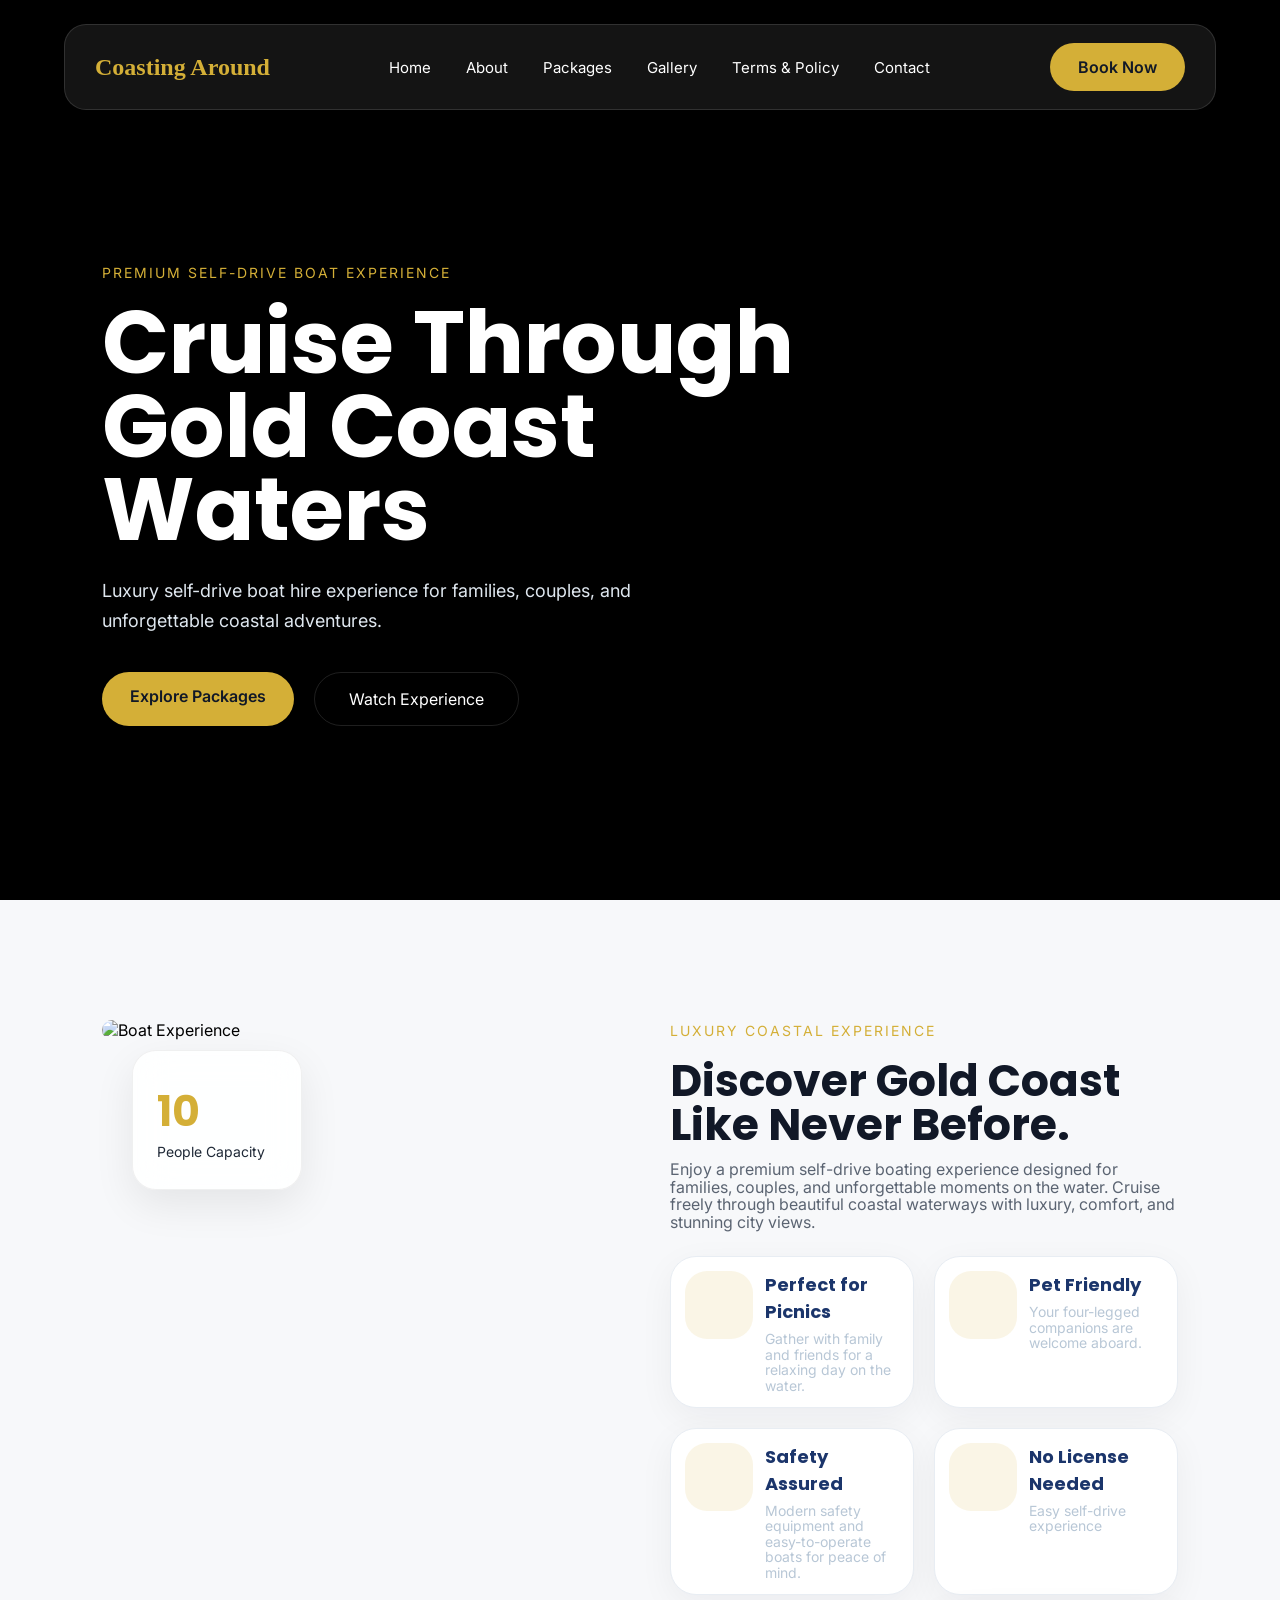
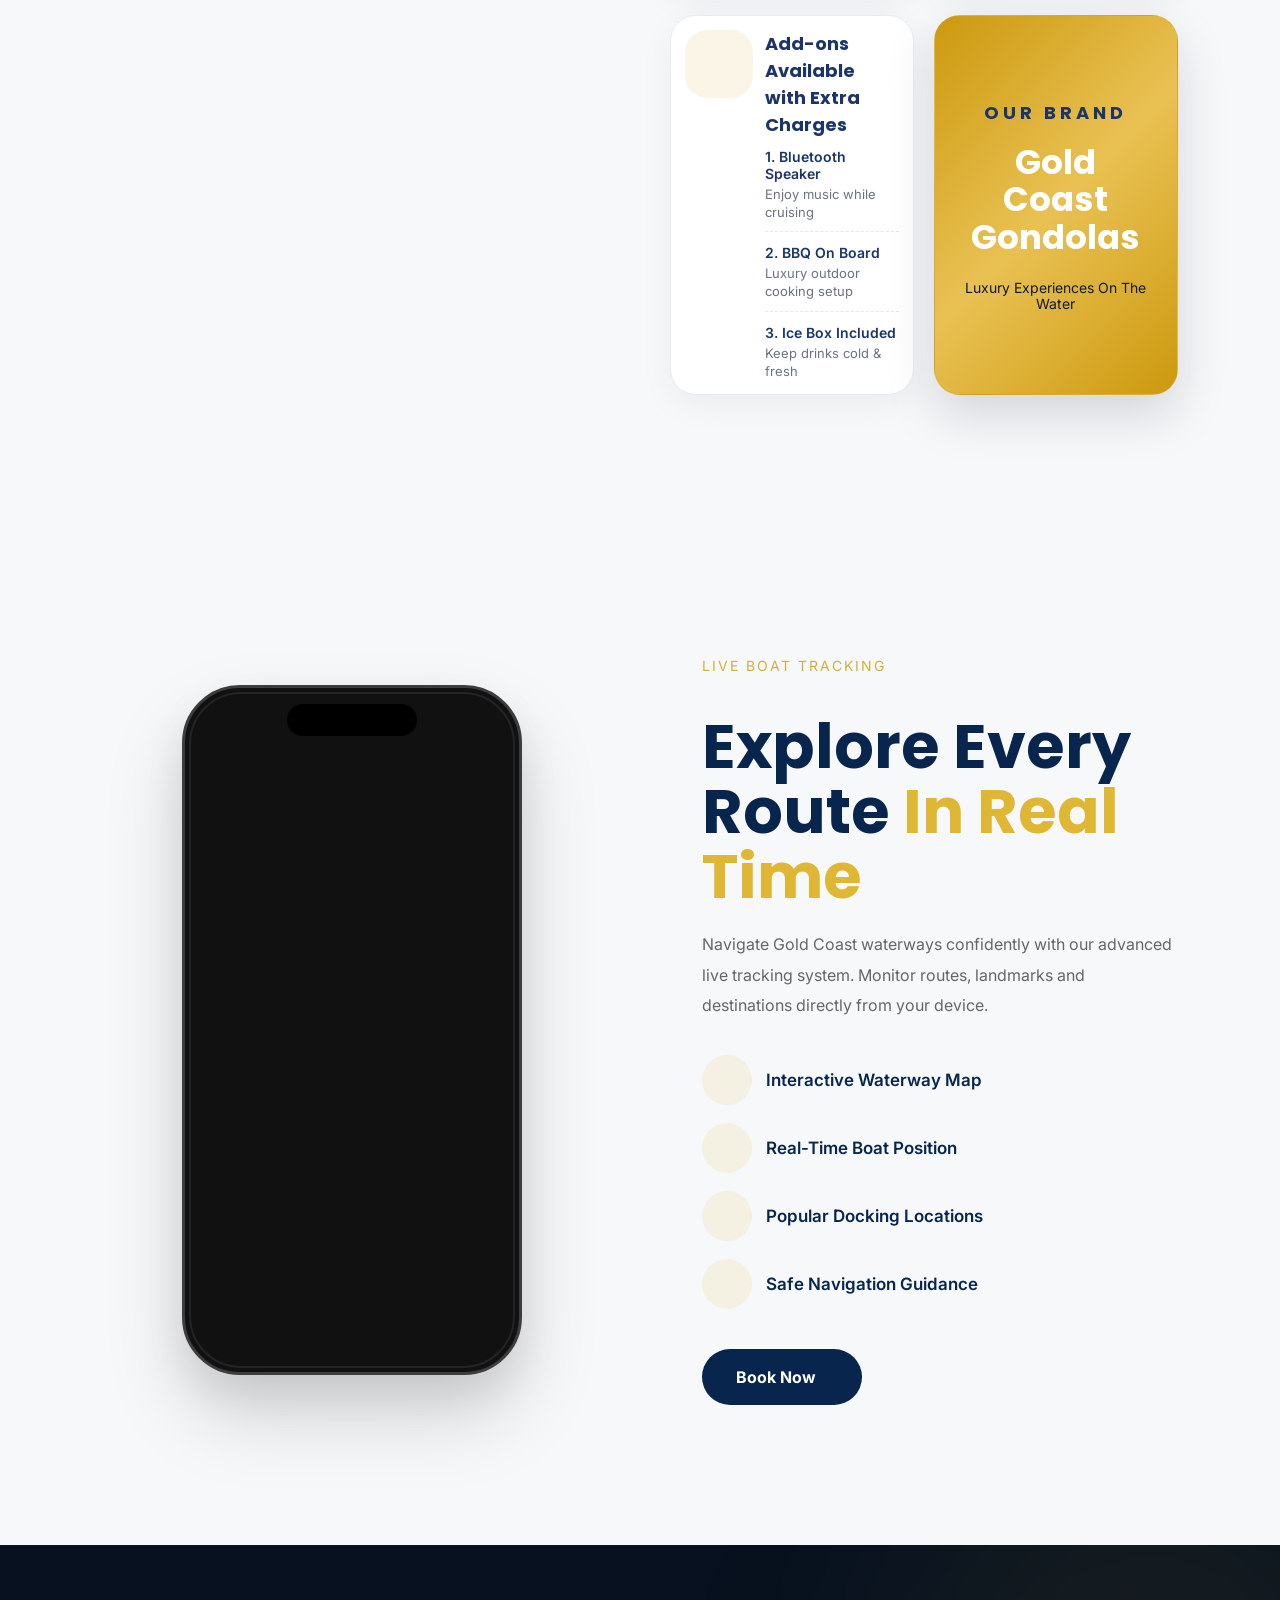
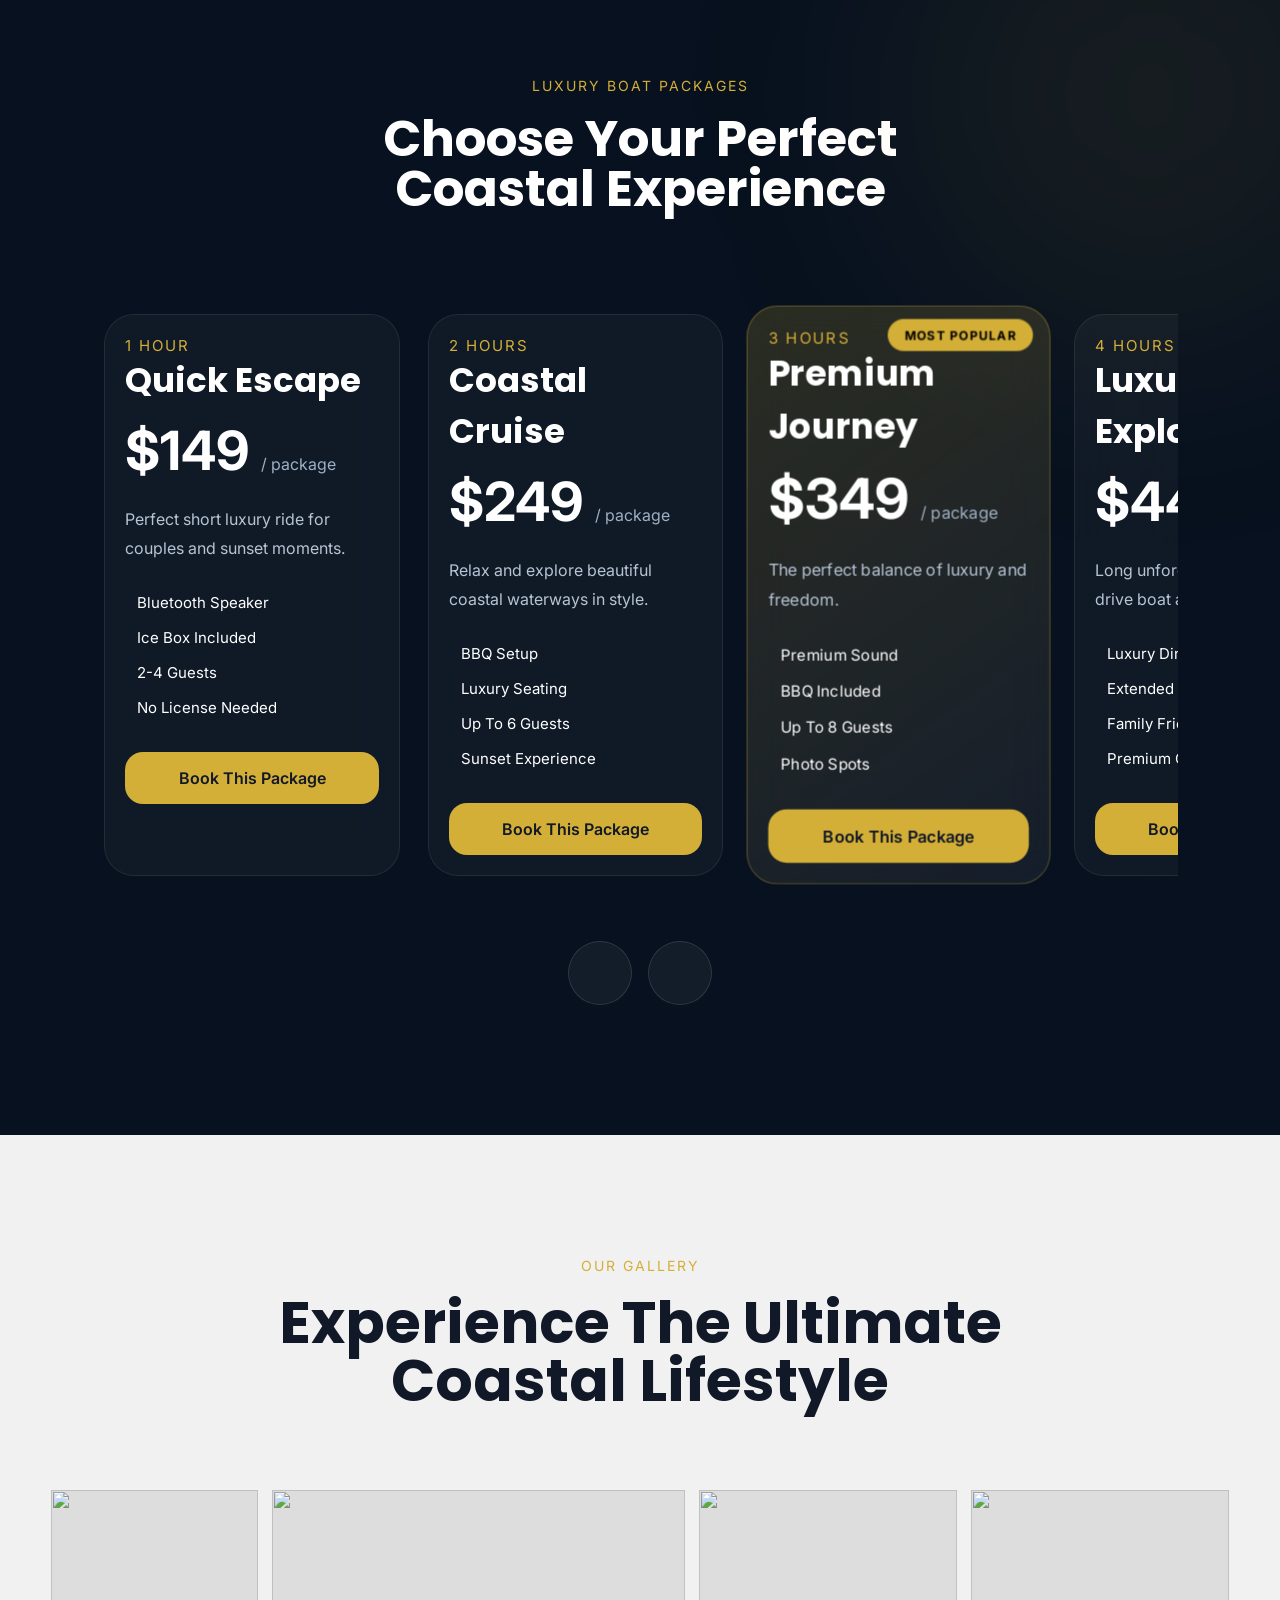
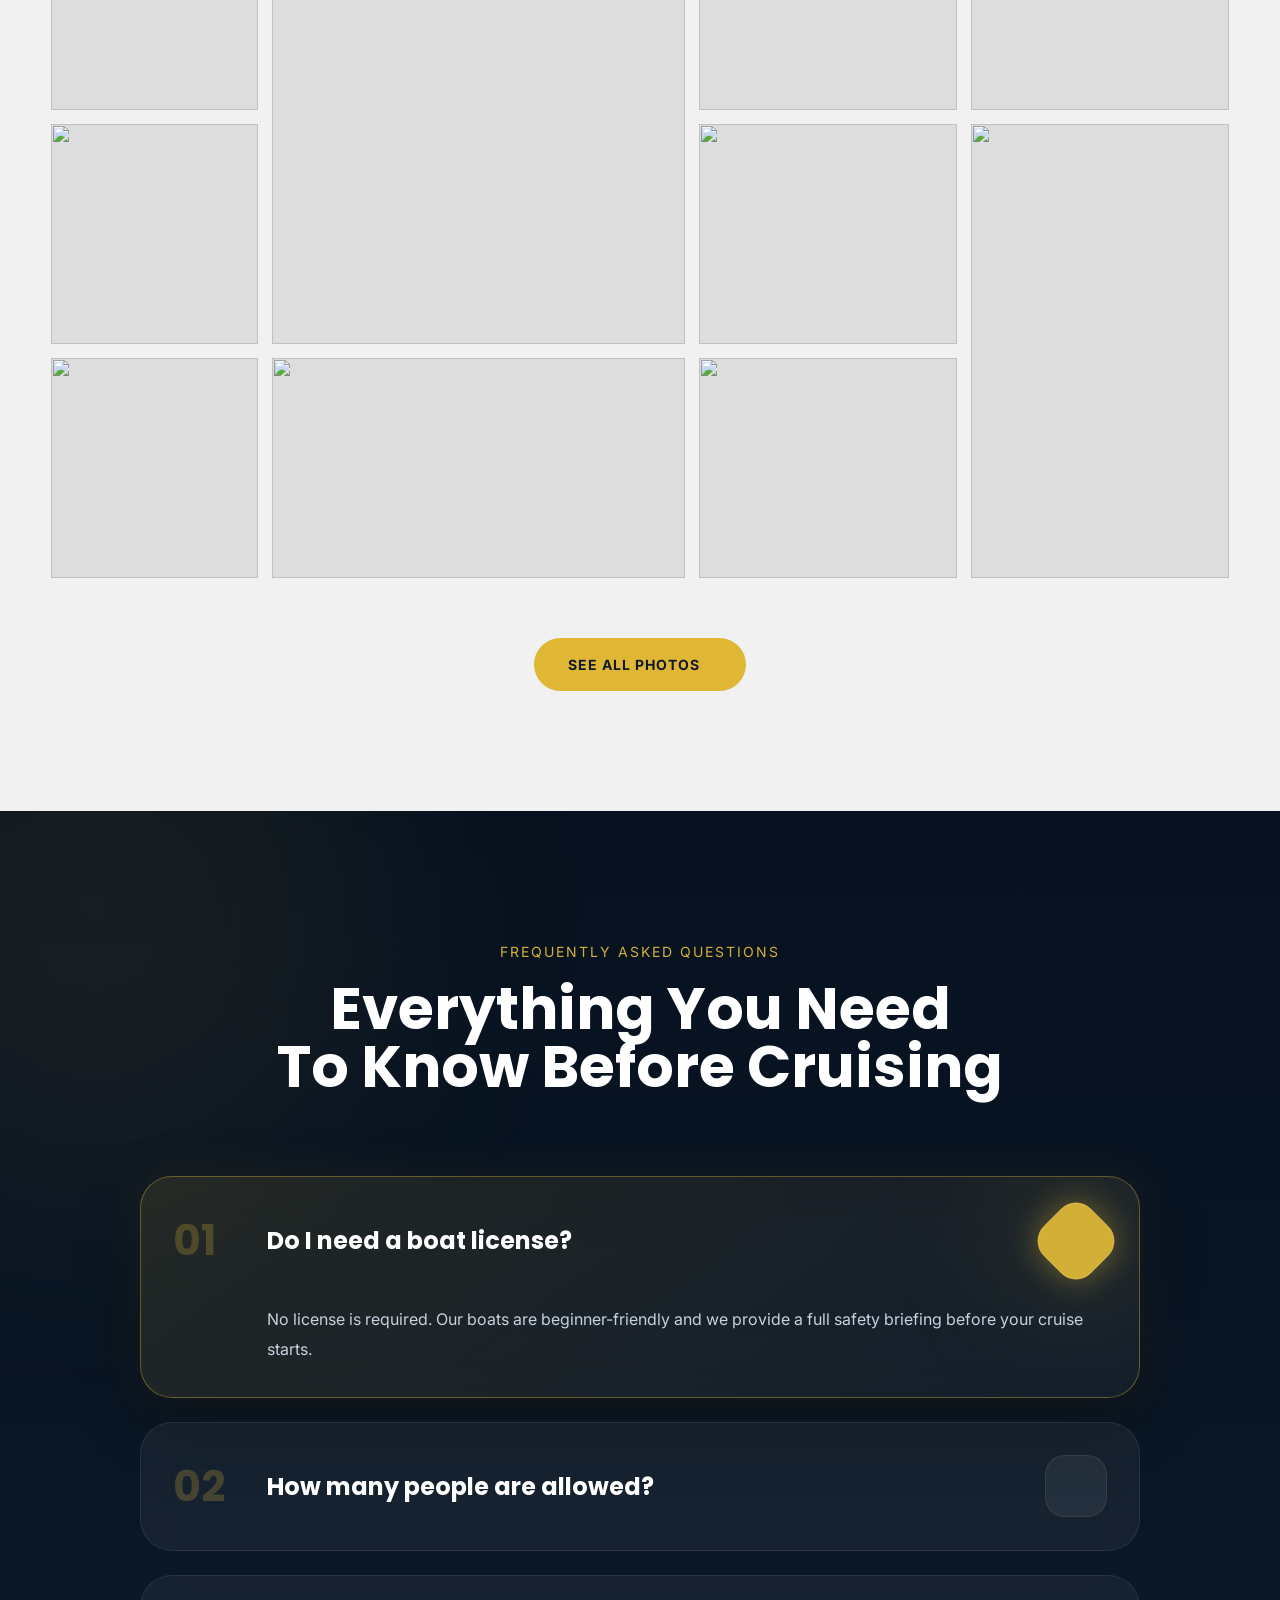
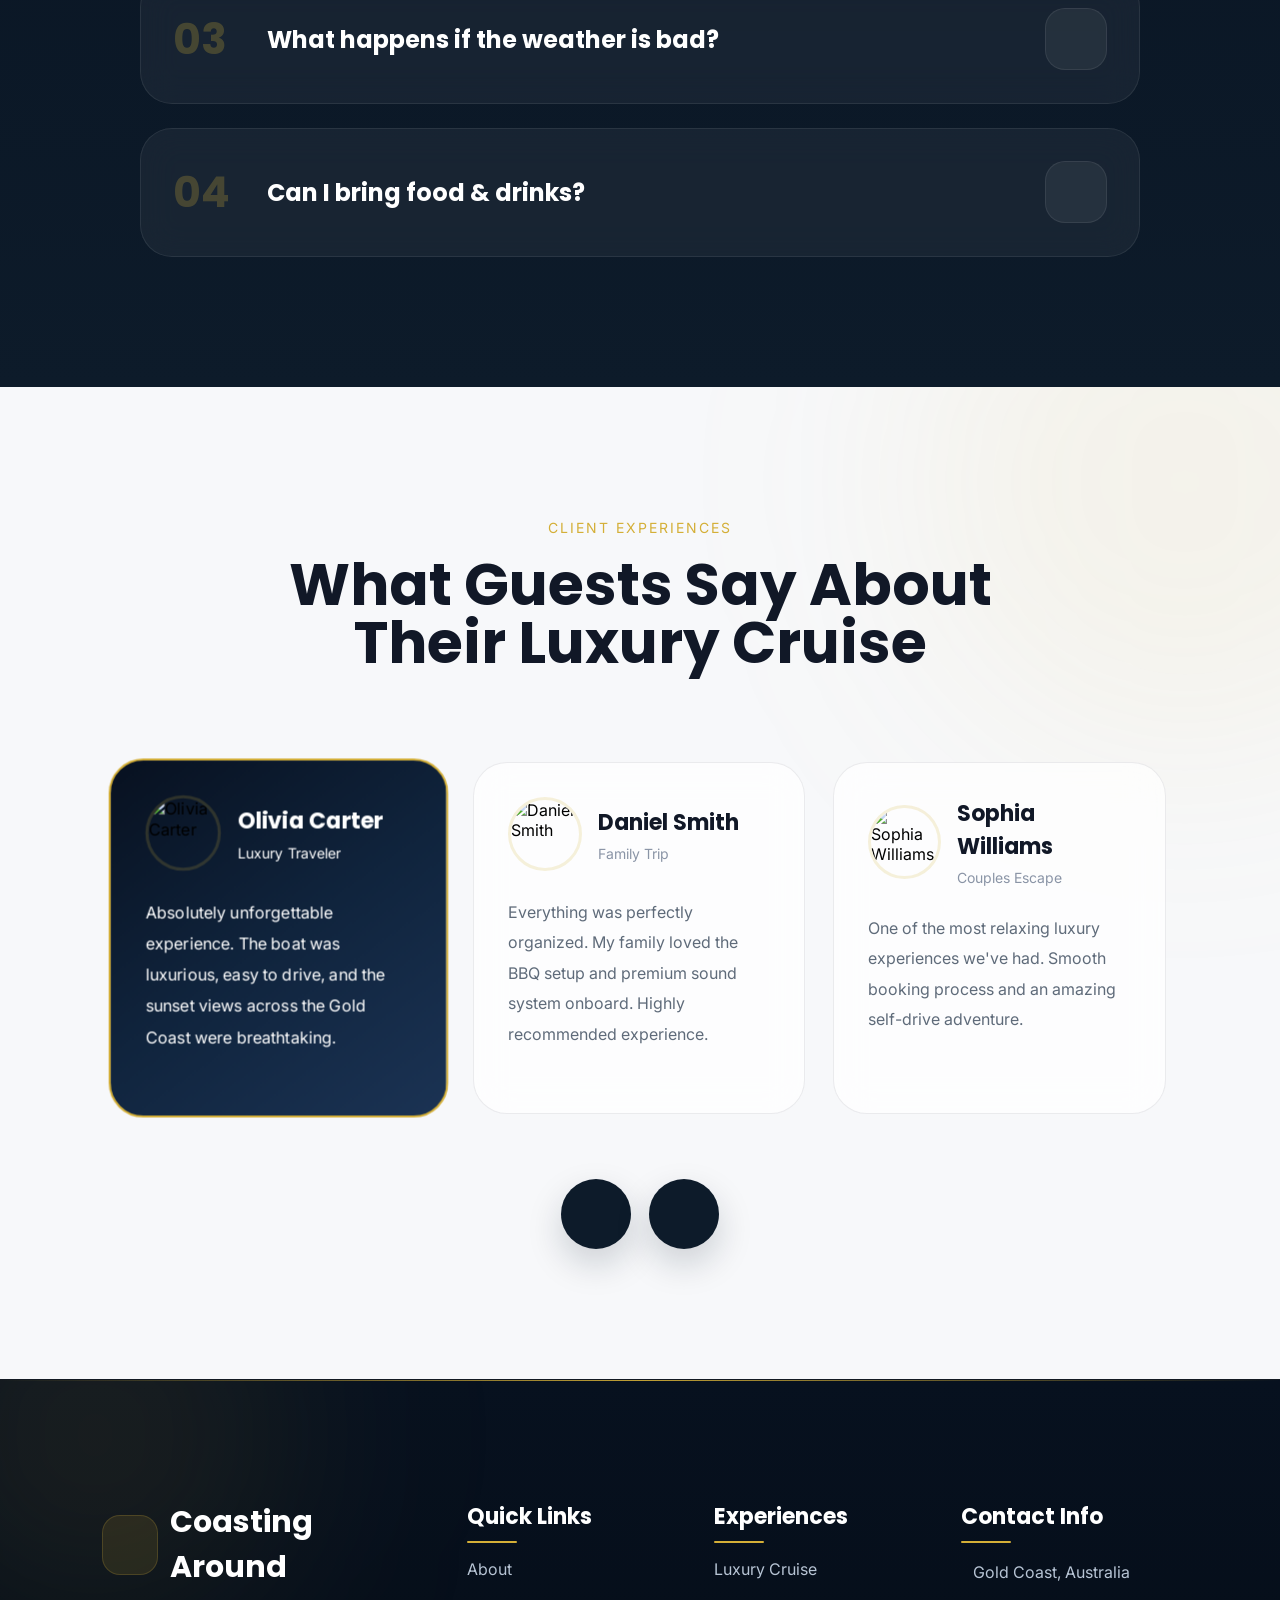
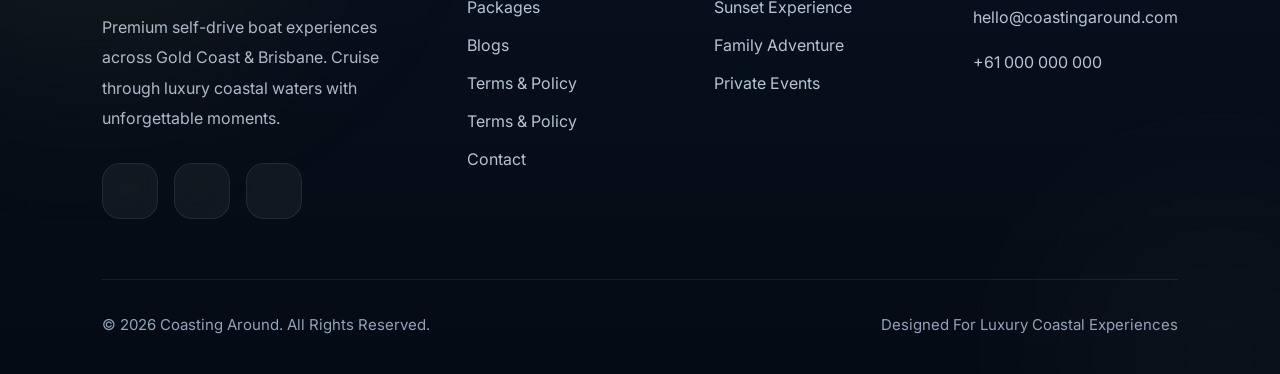
==== commit 3701ce64: "Add live boat tracking section with responsive design and interactive map; remove unused gallery and" ====
--- a/index.html
+++ b/index.html
@@ -252,6 +252,77 @@
     </section>
 
     <!-- =========================
+   LIVE BOAT TRACKING SECTION
+========================= -->
+
+    <section class="tracking-section">
+      <div class="tracking-container">
+        <!-- PHONE -->
+
+        <div class="tracking-phone-side">
+          <div class="phone-wrapper">
+            <div class="iphone">
+              <div class="iphone-notch"></div>
+
+              <div class="iphone-screen">
+                <iframe
+                  src="https://maps.google.com/maps?q=Chevron%20Island%20Gold%20Coast&t=k&z=14&output=embed"
+                  allowfullscreen
+                  loading="lazy"
+                >
+                </iframe>
+              </div>
+            </div>
+          </div>
+        </div>
+
+        <!-- CONTENT -->
+
+        <div class="tracking-content">
+          <span class="section-subtitle"> LIVE BOAT TRACKING </span>
+
+          <h2>
+            Explore Every Route
+            <span>In Real Time</span>
+          </h2>
+
+          <p>
+            Navigate Gold Coast waterways confidently with our advanced live
+            tracking system. Monitor routes, landmarks and destinations directly
+            from your device.
+          </p>
+
+          <div class="tracking-list">
+            <div class="tracking-item">
+              <i class="ri-map-2-line"></i>
+              <span>Interactive Waterway Map</span>
+            </div>
+
+            <div class="tracking-item">
+              <i class="ri-navigation-line"></i>
+              <span>Real-Time Boat Position</span>
+            </div>
+
+            <div class="tracking-item">
+              <i class="ri-anchor-line"></i>
+              <span>Popular Docking Locations</span>
+            </div>
+
+            <div class="tracking-item">
+              <i class="ri-shield-check-line"></i>
+              <span>Safe Navigation Guidance</span>
+            </div>
+          </div>
+
+          <a href="#" class="tracking-btn">
+            Book Now
+            <i class="ri-arrow-right-line"></i>
+          </a>
+        </div>
+      </div>
+    </section>
+
+    <!-- =========================
    BOAT PACKAGES SECTION
 ========================= -->
 
--- a/css/style.css
+++ b/css/style.css
@@ -2743,3 +2743,268 @@
     font-size: 38px;
   }
 }
+
+/* =========================
+   LIVE TRACKING SECTION
+========================= */
+
+.tracking-section {
+  position: relative;
+
+  padding: 140px 8%;
+
+  background: #f7f8fa;
+
+  overflow: hidden;
+}
+
+.tracking-container {
+  max-width: 1400px;
+
+  margin: auto;
+
+  display: grid;
+
+  grid-template-columns: 500px 1fr;
+
+  gap: 100px;
+
+  align-items: center;
+}
+
+/* PHONE SIDE */
+
+.tracking-phone-side {
+  display: flex;
+  justify-content: center;
+}
+
+/* IPHONE */
+
+.iphone {
+  position: relative;
+
+  width: 340px;
+
+  height: 690px;
+
+  padding: 14px;
+
+  background: #111;
+
+  border-radius: 58px;
+
+  box-shadow:
+    0 40px 80px rgba(0, 0, 0, 0.15),
+    0 20px 40px rgba(0, 0, 0, 0.08);
+
+  border: 3px solid #3d3d3d;
+}
+
+.iphone::before {
+  content: "";
+
+  position: absolute;
+
+  inset: 4px;
+
+  border-radius: 52px;
+
+  border: 2px solid rgba(255, 255, 255, 0.08);
+}
+
+.iphone-notch {
+  position: absolute;
+
+  top: 16px;
+  left: 50%;
+
+  transform: translateX(-50%);
+
+  width: 130px;
+  height: 32px;
+
+  background: #000;
+
+  border-radius: 30px;
+
+  z-index: 10;
+}
+
+.iphone-screen {
+  position: relative;
+
+  overflow: hidden;
+
+  border-radius: 44px;
+
+  width: 100%;
+
+  height: 100%;
+}
+
+.iphone-screen img {
+  width: 100%;
+
+  height: 100%;
+
+  object-fit: cover;
+}
+
+/* CONTENT */
+
+.tracking-content h2 {
+  font-size: 62px;
+
+  line-height: 1.05;
+
+  color: #08254d;
+
+  margin: 20px 0;
+
+  font-family: "Poppins", sans-serif;
+}
+
+.tracking-content h2 span {
+  color: #dfb734;
+}
+
+.tracking-content p {
+  color: #666;
+
+  line-height: 1.9;
+
+  max-width: 650px;
+
+  margin-bottom: 35px;
+}
+
+/* LIST */
+
+.tracking-list {
+  display: flex;
+
+  flex-direction: column;
+
+  gap: 18px;
+
+  margin-bottom: 40px;
+}
+
+.tracking-item {
+  display: flex;
+
+  align-items: center;
+
+  gap: 14px;
+
+  font-size: 17px;
+
+  color: #08254d;
+
+  font-weight: 600;
+}
+
+.tracking-item i {
+  width: 50px;
+  height: 50px;
+
+  border-radius: 50%;
+
+  background: rgba(223, 183, 52, 0.12);
+
+  color: #dfb734;
+
+  display: flex;
+  align-items: center;
+  justify-content: center;
+
+  font-size: 22px;
+}
+
+/* BUTTON */
+
+.tracking-btn {
+  display: inline-flex;
+
+  align-items: center;
+
+  gap: 12px;
+
+  padding: 18px 34px;
+
+  background: #08254d;
+
+  color: white;
+
+  text-decoration: none;
+
+  border-radius: 60px;
+
+  font-weight: 700;
+
+  transition: 0.4s;
+}
+
+.tracking-btn:hover {
+  transform: translateY(-5px);
+}
+
+.iphone-screen iframe {
+  width: 100%;
+  height: 100%;
+  border: none;
+  display: block;
+}
+
+/* ANIMATION */
+
+@keyframes floatCard {
+  0% {
+    transform: translateY(0);
+  }
+
+  50% {
+    transform: translateY(-10px);
+  }
+
+  100% {
+    transform: translateY(0);
+  }
+}
+
+/* RESPONSIVE */
+
+@media (max-width: 1100px) {
+  .tracking-container {
+    grid-template-columns: 1fr;
+    gap: 70px;
+  }
+
+  .tracking-content {
+    text-align: center;
+  }
+
+  .tracking-list {
+    align-items: center;
+  }
+
+  .tracking-content h2 {
+    font-size: 48px;
+  }
+}
+
+@media (max-width: 768px) {
+  .tracking-section {
+    padding: 90px 6%;
+  }
+
+  .iphone {
+    width: 280px;
+    height: 580px;
+  }
+
+  .tracking-content h2 {
+    font-size: 34px;
+  }
+}
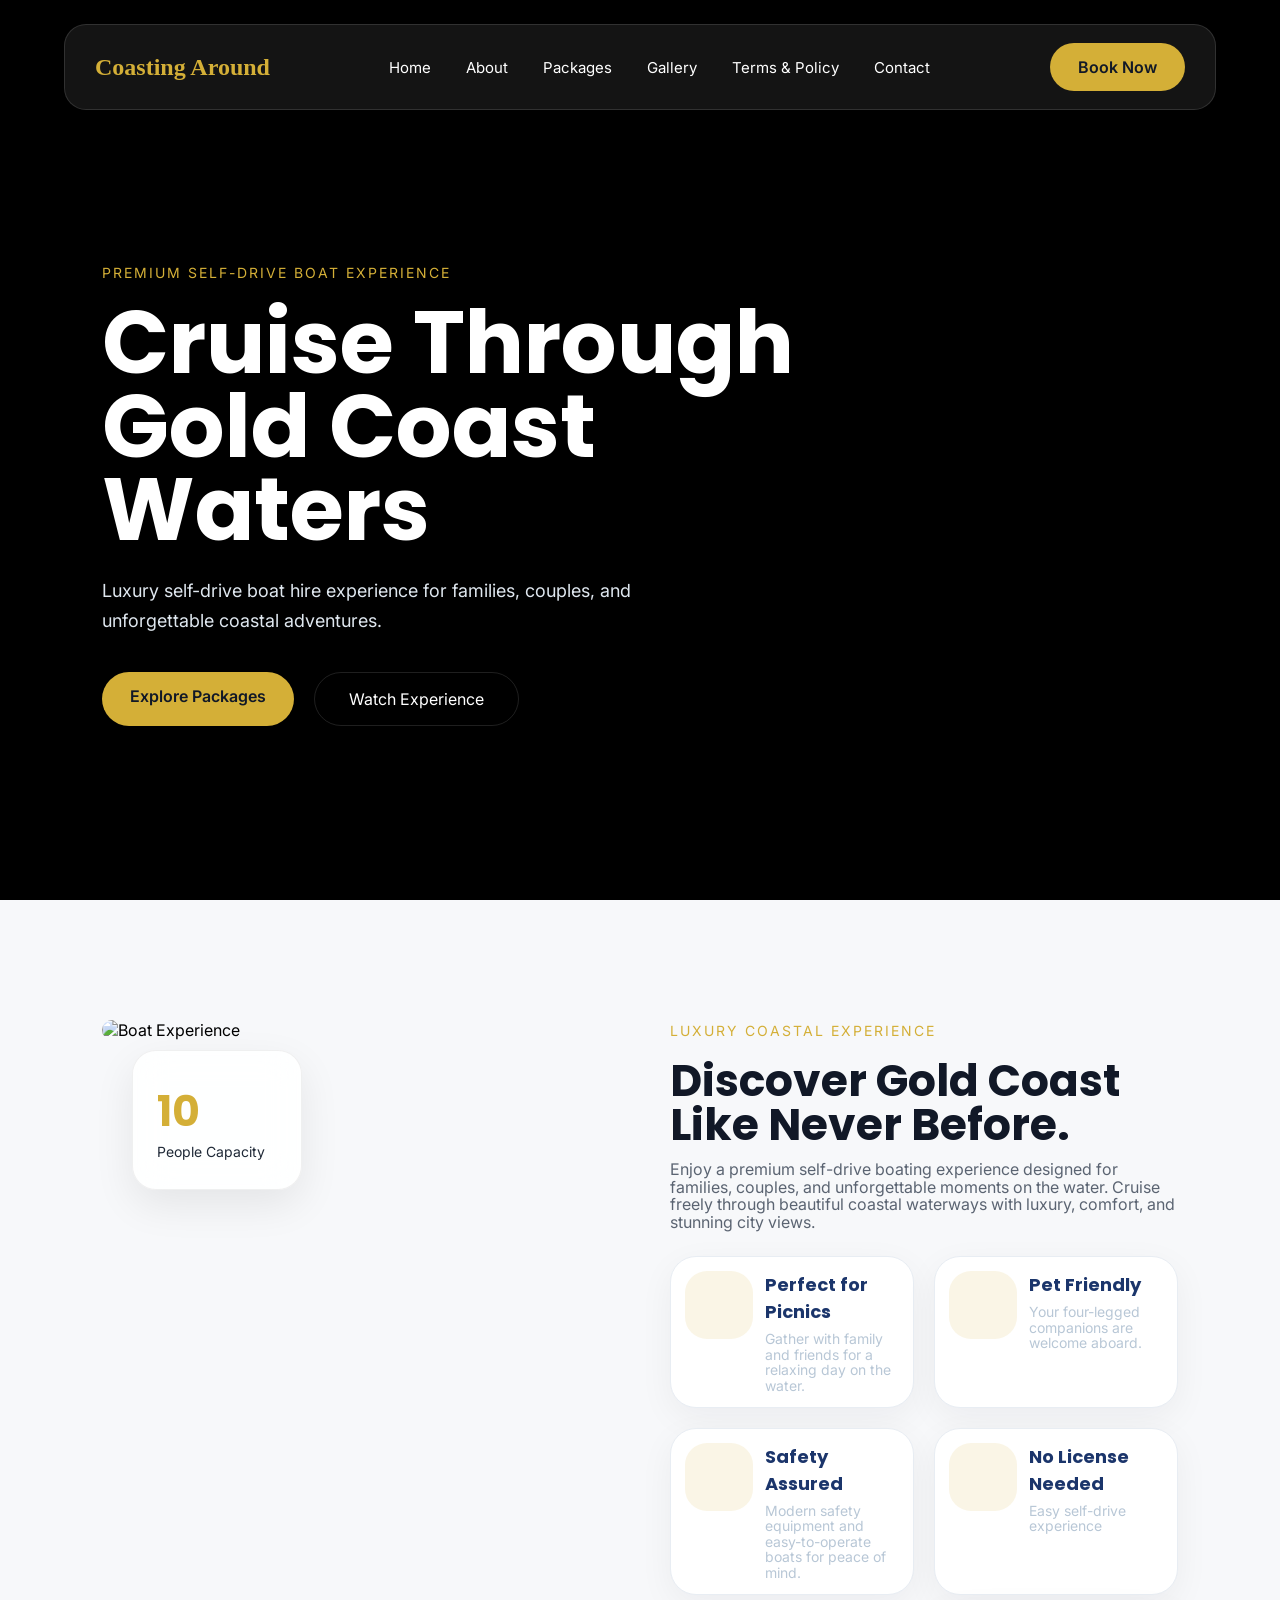
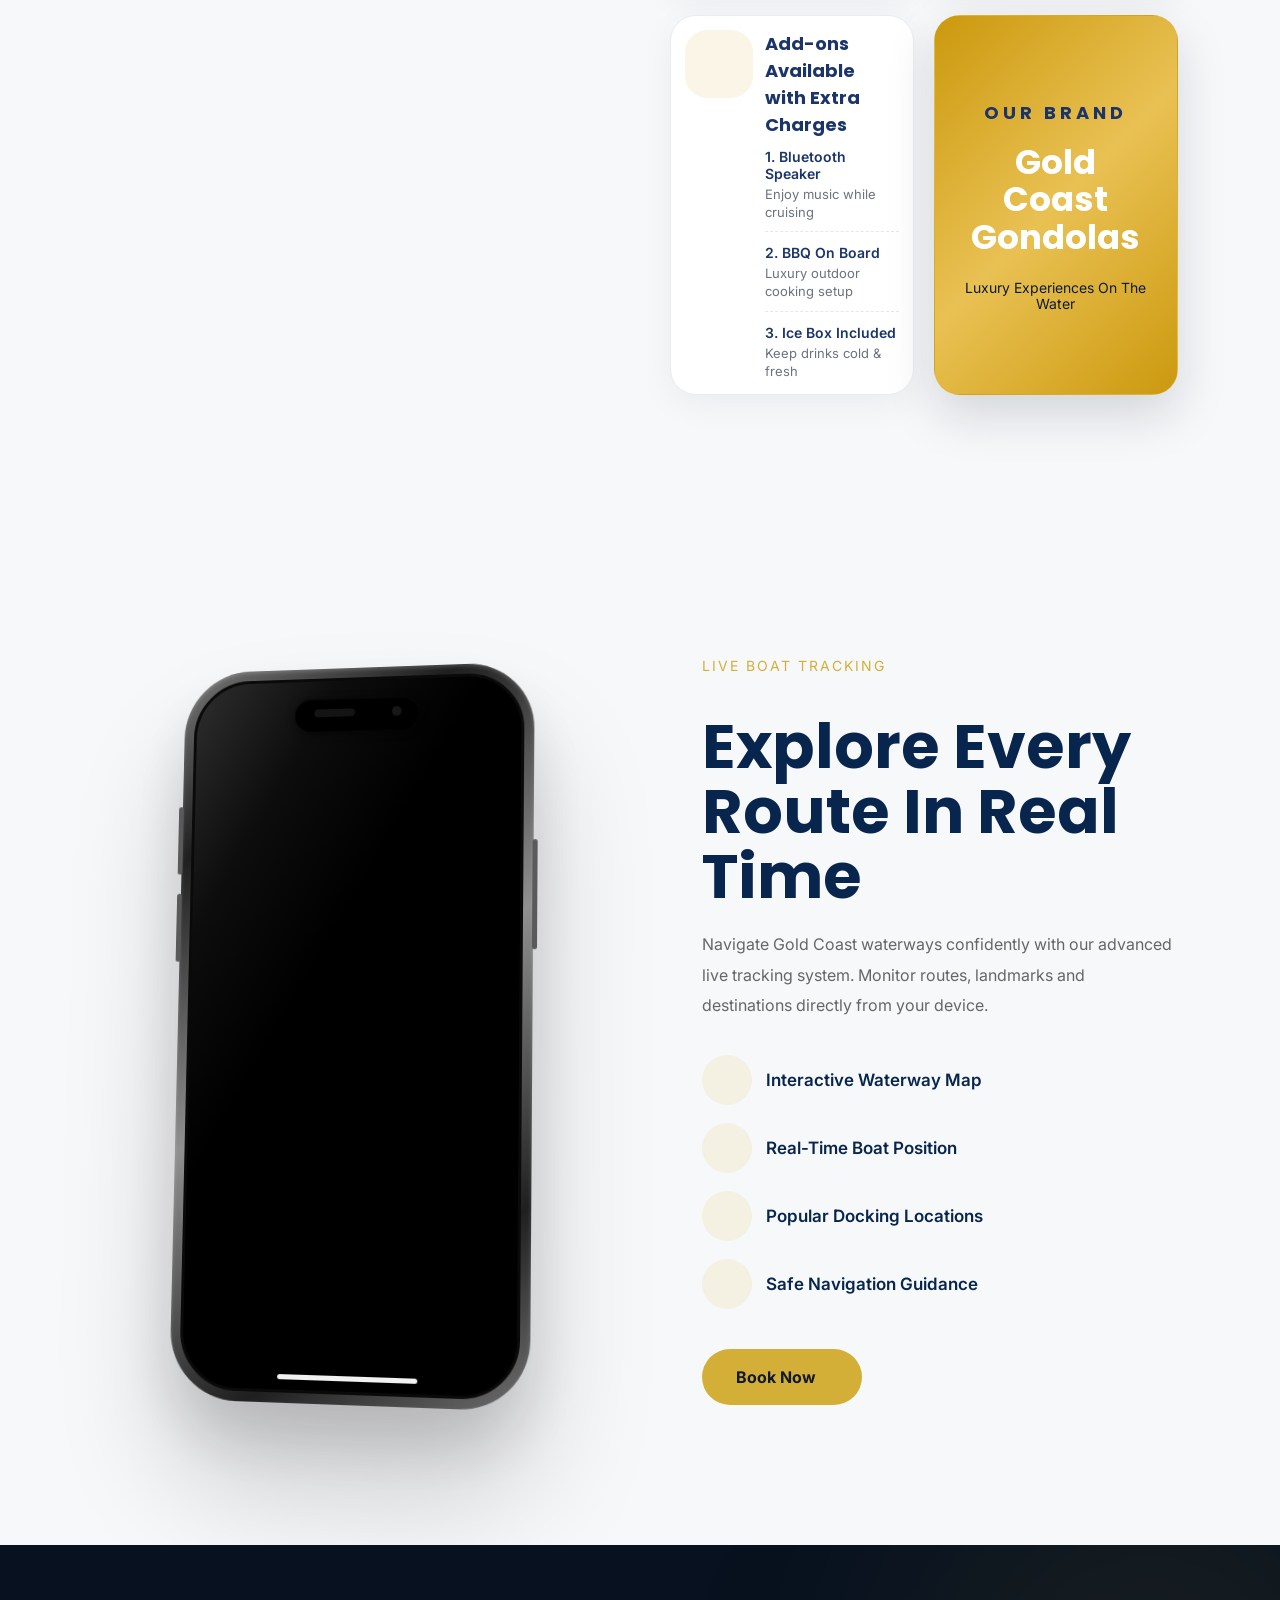
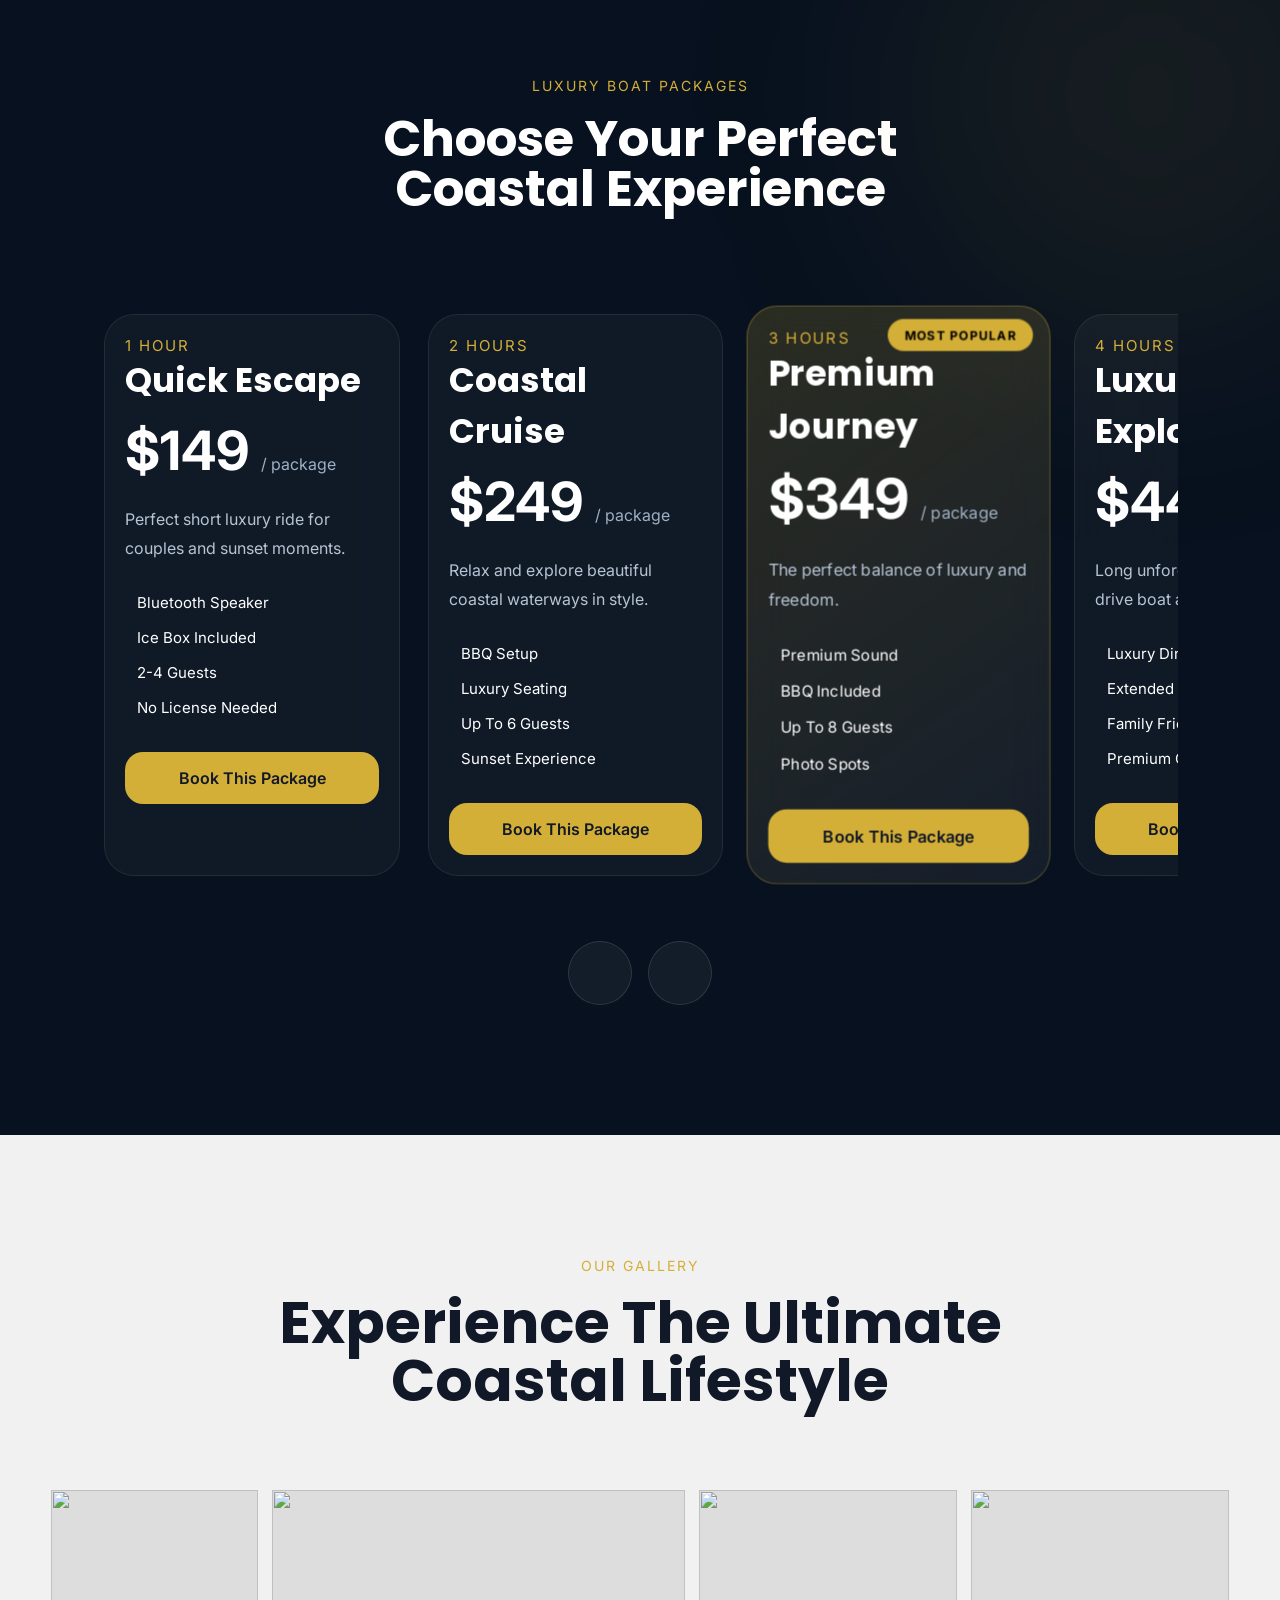
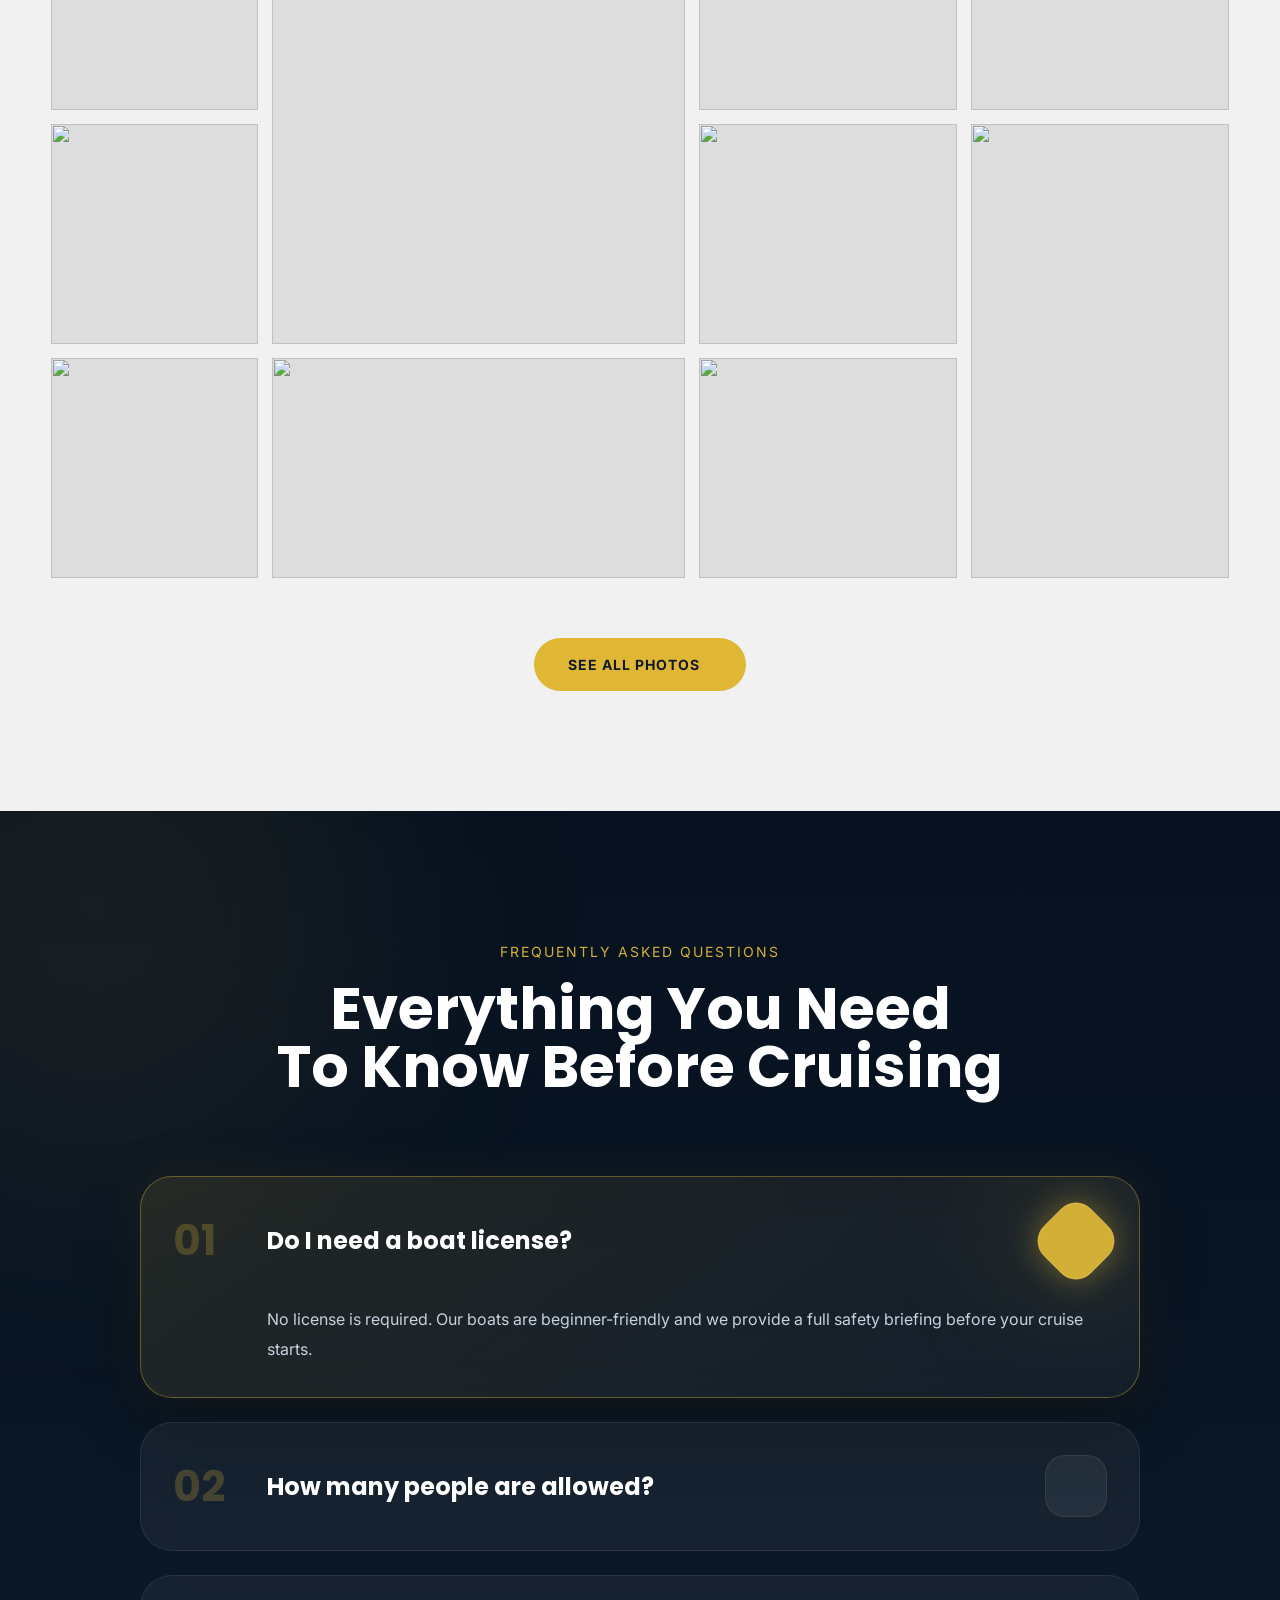
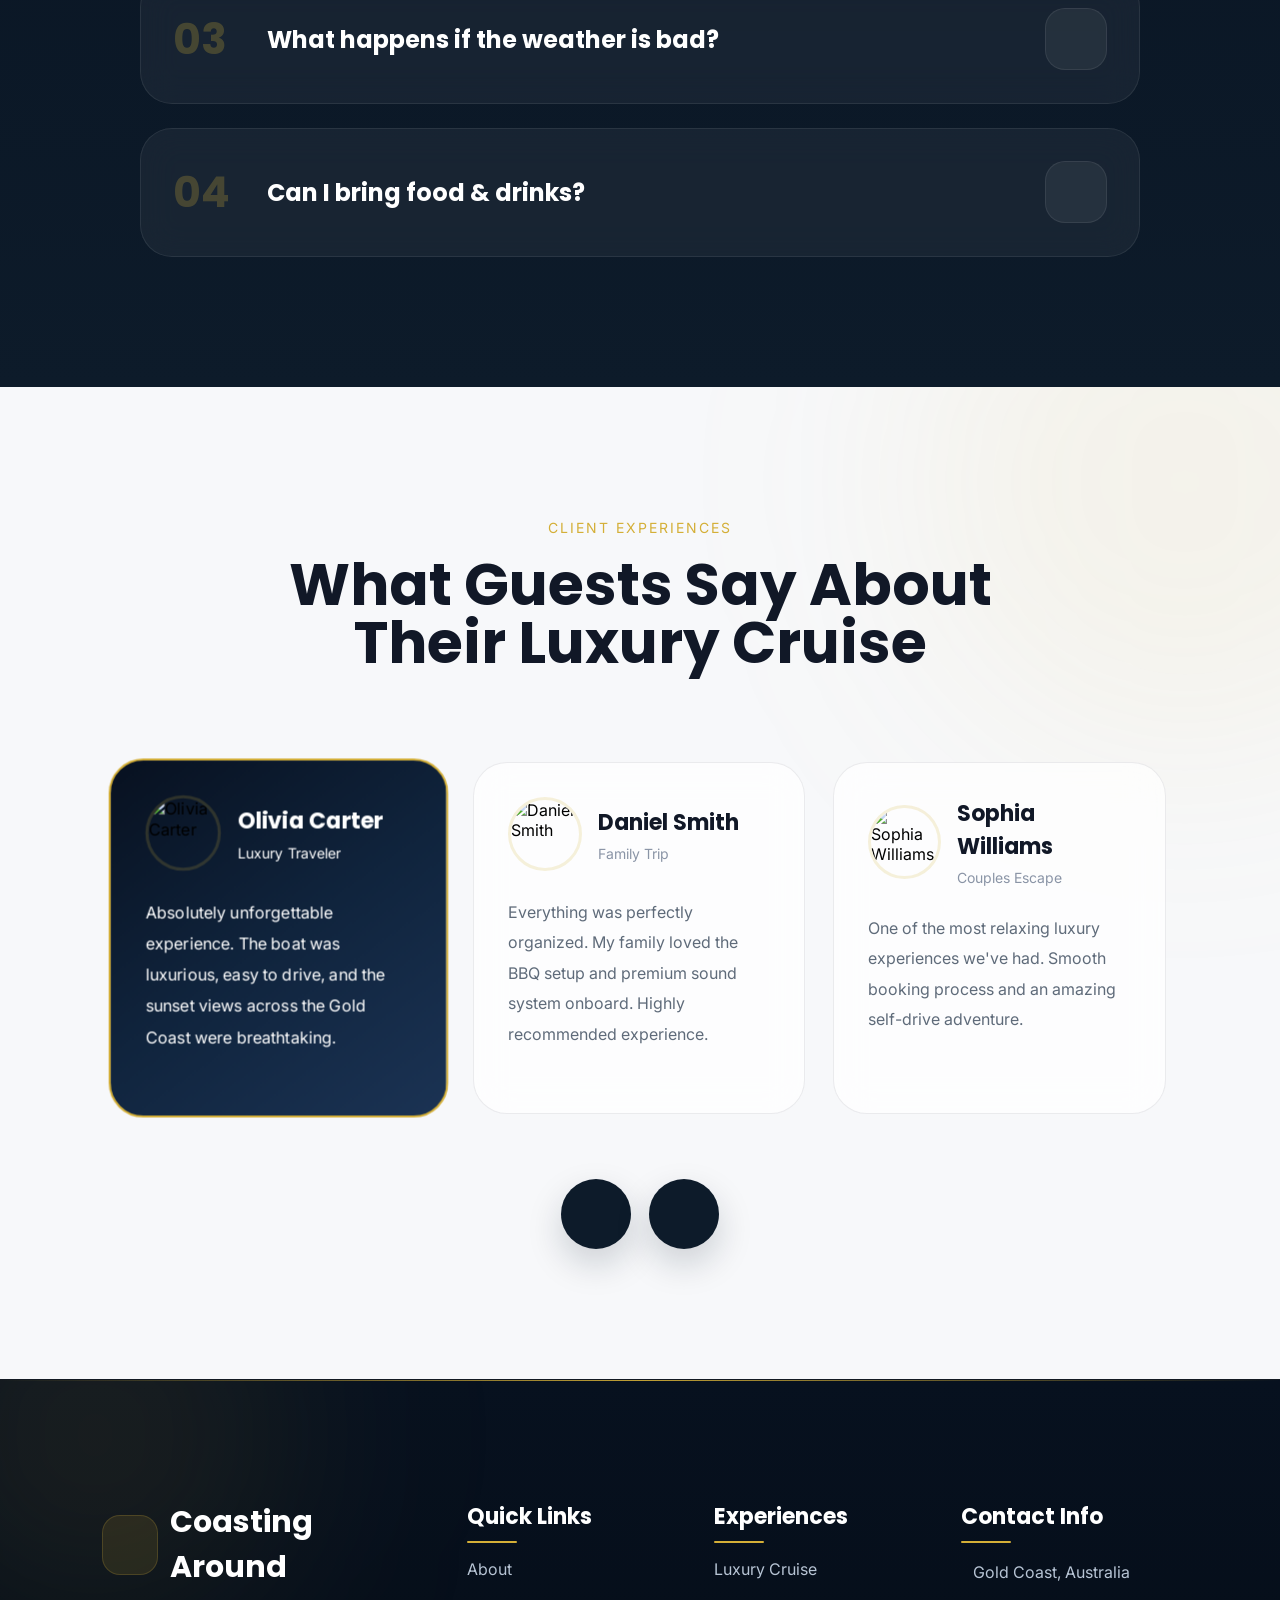
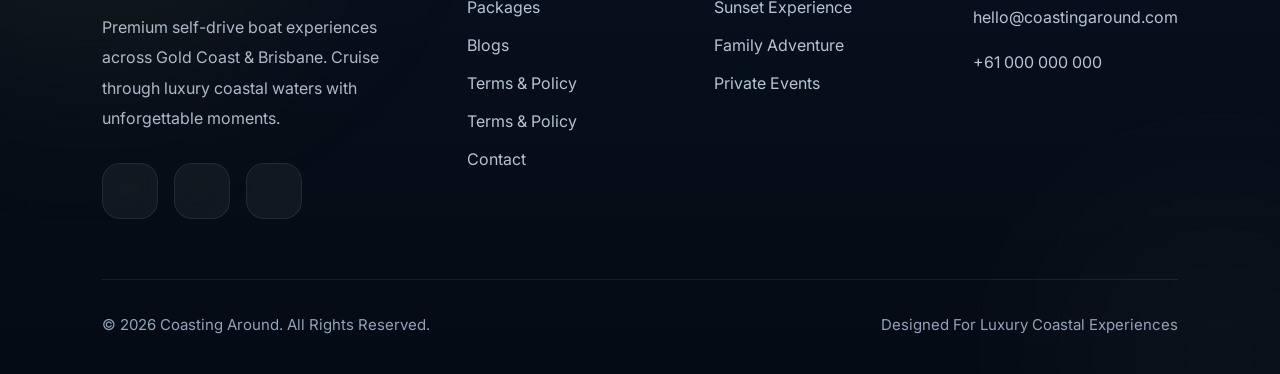
==== commit 98ca7f4e: "Enhance tracking section with updated iPhone design elements, including volume and power buttons, dy" ====
--- a/index.html
+++ b/index.html
@@ -262,15 +262,23 @@
         <div class="tracking-phone-side">
           <div class="phone-wrapper">
             <div class="iphone">
-              <div class="iphone-notch"></div>
+              <div class="iphone-side-btn volume-up"></div>
+              <div class="iphone-side-btn volume-down"></div>
+              <div class="iphone-side-btn power-btn"></div>
 
               <div class="iphone-screen">
+                <div class="dynamic-island"></div>
+
                 <iframe
                   src="https://maps.google.com/maps?q=Chevron%20Island%20Gold%20Coast&t=k&z=14&output=embed"
                   allowfullscreen
                   loading="lazy"
                 >
                 </iframe>
+
+                <div class="screen-glare"></div>
+
+                <div class="home-indicator"></div>
               </div>
             </div>
           </div>
--- a/css/style.css
+++ b/css/style.css
@@ -2784,73 +2784,180 @@
 .iphone {
   position: relative;
 
-  width: 340px;
-
-  height: 690px;
-
-  padding: 14px;
-
-  background: #111;
+  width: 360px;
+  height: 740px;
+
+  padding: 10px;
+
+  border-radius: 68px;
+
+  background: linear-gradient(
+    145deg,
+    #767676,
+    #1f1f1f 20%,
+    #909090 50%,
+    #1f1f1f 80%,
+    #6f6f6f
+  );
+
+  box-shadow:
+    0 80px 120px rgba(0, 0, 0, 0.18),
+    0 35px 60px rgba(0, 0, 0, 0.12),
+    inset 0 2px 4px rgba(255, 255, 255, 0.2);
+
+  transform: perspective(1800px) rotateY(-10deg) rotateX(5deg);
+
+  transition: 0.6s ease;
+}
+
+.iphone:hover {
+  transform: perspective(1800px) rotateY(-4deg) rotateX(2deg) translateY(-12px);
+}
+
+.iphone-screen {
+  position: relative;
+
+  width: 100%;
+  height: 100%;
+
+  overflow: hidden;
 
   border-radius: 58px;
 
+  background: #000;
+
+  border: 3px solid #0a0a0a;
+}
+
+.iphone-screen iframe {
+  width: 100%;
+  height: 100%;
+
+  border: none;
+}
+
+.dynamic-island {
+  position: absolute;
+
+  top: 18px;
+  left: 50%;
+
+  transform: translateX(-50%);
+
+  width: 128px;
+  height: 34px;
+
+  background: #000;
+
+  border-radius: 30px;
+
+  z-index: 50;
+
   box-shadow:
-    0 40px 80px rgba(0, 0, 0, 0.15),
-    0 20px 40px rgba(0, 0, 0, 0.08);
-
-  border: 3px solid #3d3d3d;
-}
-
-.iphone::before {
+    inset 0 1px 2px rgba(255, 255, 255, 0.05),
+    0 2px 10px rgba(0, 0, 0, 0.5);
+}
+
+.dynamic-island::before {
   content: "";
 
   position: absolute;
 
-  inset: 4px;
-
-  border-radius: 52px;
-
-  border: 2px solid rgba(255, 255, 255, 0.08);
-}
-
-.iphone-notch {
+  right: 18px;
+  top: 10px;
+
+  width: 10px;
+  height: 10px;
+
+  border-radius: 50%;
+
+  background: #171717;
+}
+
+.dynamic-island::after {
+  content: "";
+
   position: absolute;
 
-  top: 16px;
+  left: 20px;
+  top: 11px;
+
+  width: 42px;
+  height: 8px;
+
+  border-radius: 10px;
+
+  background: rgba(255, 255, 255, 0.08);
+}
+
+.home-indicator {
+  position: absolute;
+
+  bottom: 10px;
   left: 50%;
 
   transform: translateX(-50%);
 
-  width: 130px;
-  height: 32px;
-
-  background: #000;
-
-  border-radius: 30px;
+  width: 140px;
+  height: 5px;
+
+  background: rgba(255, 255, 255, 0.95);
+
+  border-radius: 50px;
+
+  z-index: 20;
+}
+
+.screen-glare {
+  position: absolute;
+
+  inset: 0;
+
+  pointer-events: none;
+
+  background: linear-gradient(
+    120deg,
+    rgba(255, 255, 255, 0.18) 0%,
+    rgba(255, 255, 255, 0.05) 20%,
+    transparent 40%
+  );
 
   z-index: 10;
 }
 
-.iphone-screen {
-  position: relative;
-
-  overflow: hidden;
-
-  border-radius: 44px;
-
-  width: 100%;
-
-  height: 100%;
-}
-
-.iphone-screen img {
-  width: 100%;
-
-  height: 100%;
-
-  object-fit: cover;
-}
-
+.iphone-side-btn {
+  position: absolute;
+
+  background: #5a5a5a;
+
+  border-radius: 20px;
+
+  z-index: 5;
+}
+
+.volume-up {
+  width: 5px;
+  height: 70px;
+
+  left: -4px;
+  top: 140px;
+}
+
+.volume-down {
+  width: 5px;
+  height: 70px;
+
+  left: -4px;
+  top: 230px;
+}
+
+.power-btn {
+  width: 5px;
+  height: 110px;
+
+  right: -4px;
+  top: 180px;
+}
 /* CONTENT */
 
 .tracking-content h2 {
@@ -2863,10 +2970,6 @@
   margin: 20px 0;
 
   font-family: "Poppins", sans-serif;
-}
-
-.tracking-content h2 span {
-  color: #dfb734;
 }
 
 .tracking-content p {
@@ -2933,9 +3036,9 @@
 
   padding: 18px 34px;
 
-  background: #08254d;
-
-  color: white;
+  background: #d4af37;
+
+  color: #111827;
 
   text-decoration: none;
 
@@ -2944,10 +3047,6 @@
   font-weight: 700;
 
   transition: 0.4s;
-}
-
-.tracking-btn:hover {
-  transform: translateY(-5px);
 }
 
 .iphone-screen iframe {
@@ -3000,8 +3099,14 @@
   }
 
   .iphone {
-    width: 280px;
-    height: 580px;
+    width: 290px;
+    height: 600px;
+
+    transform: none;
+  }
+
+  .iphone:hover {
+    transform: none;
   }
 
   .tracking-content h2 {
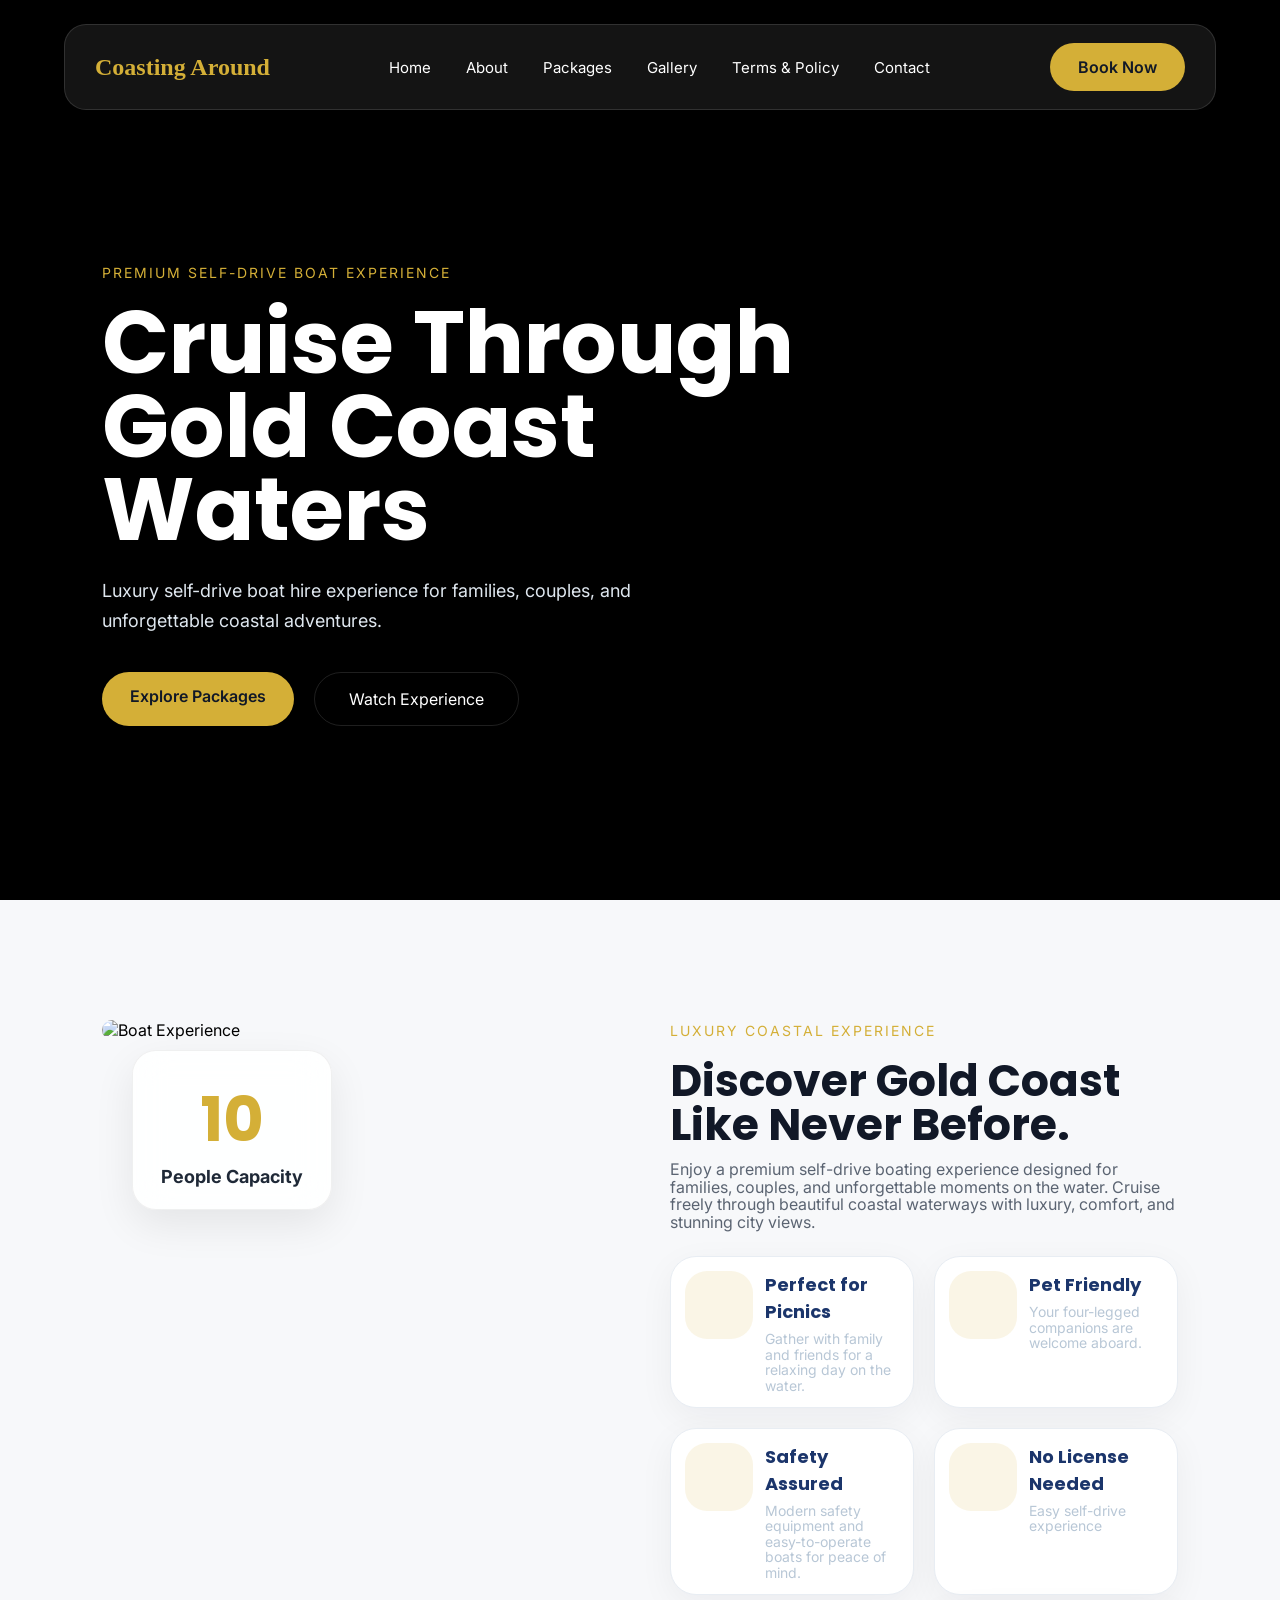
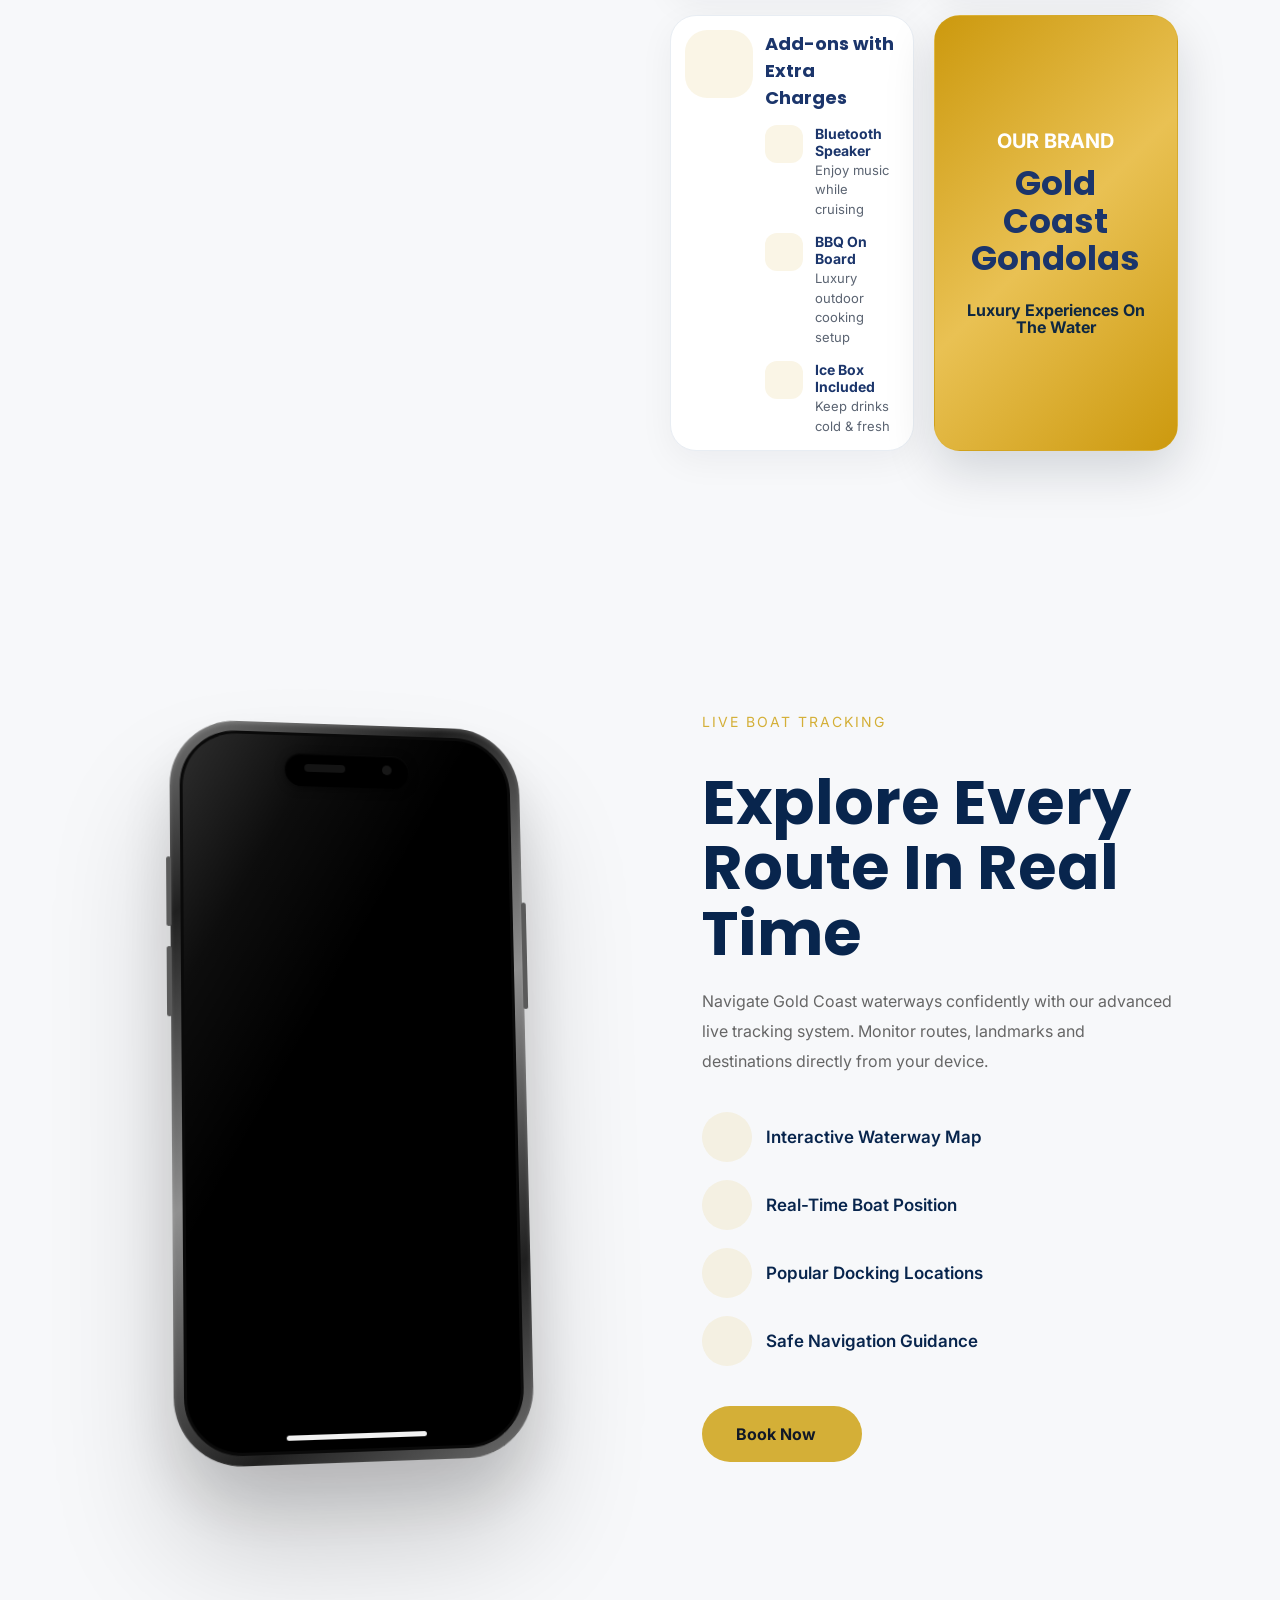
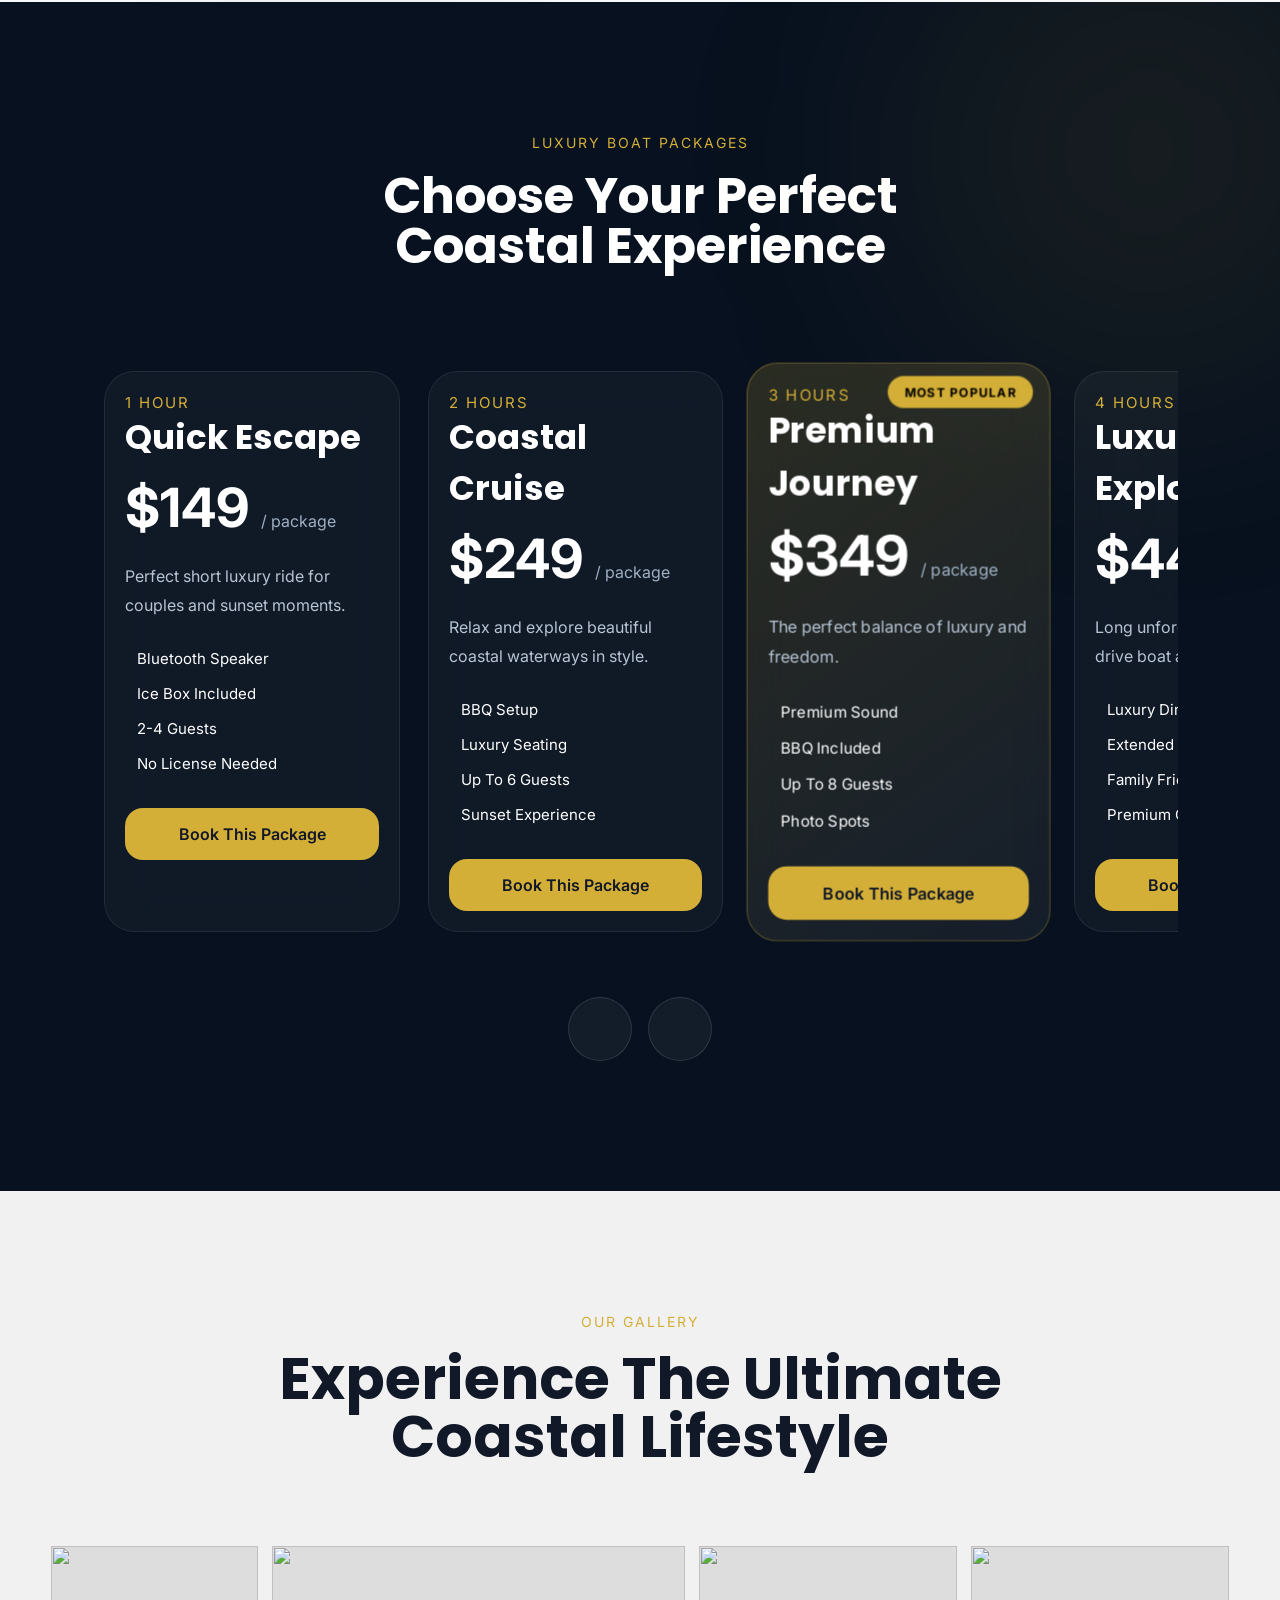
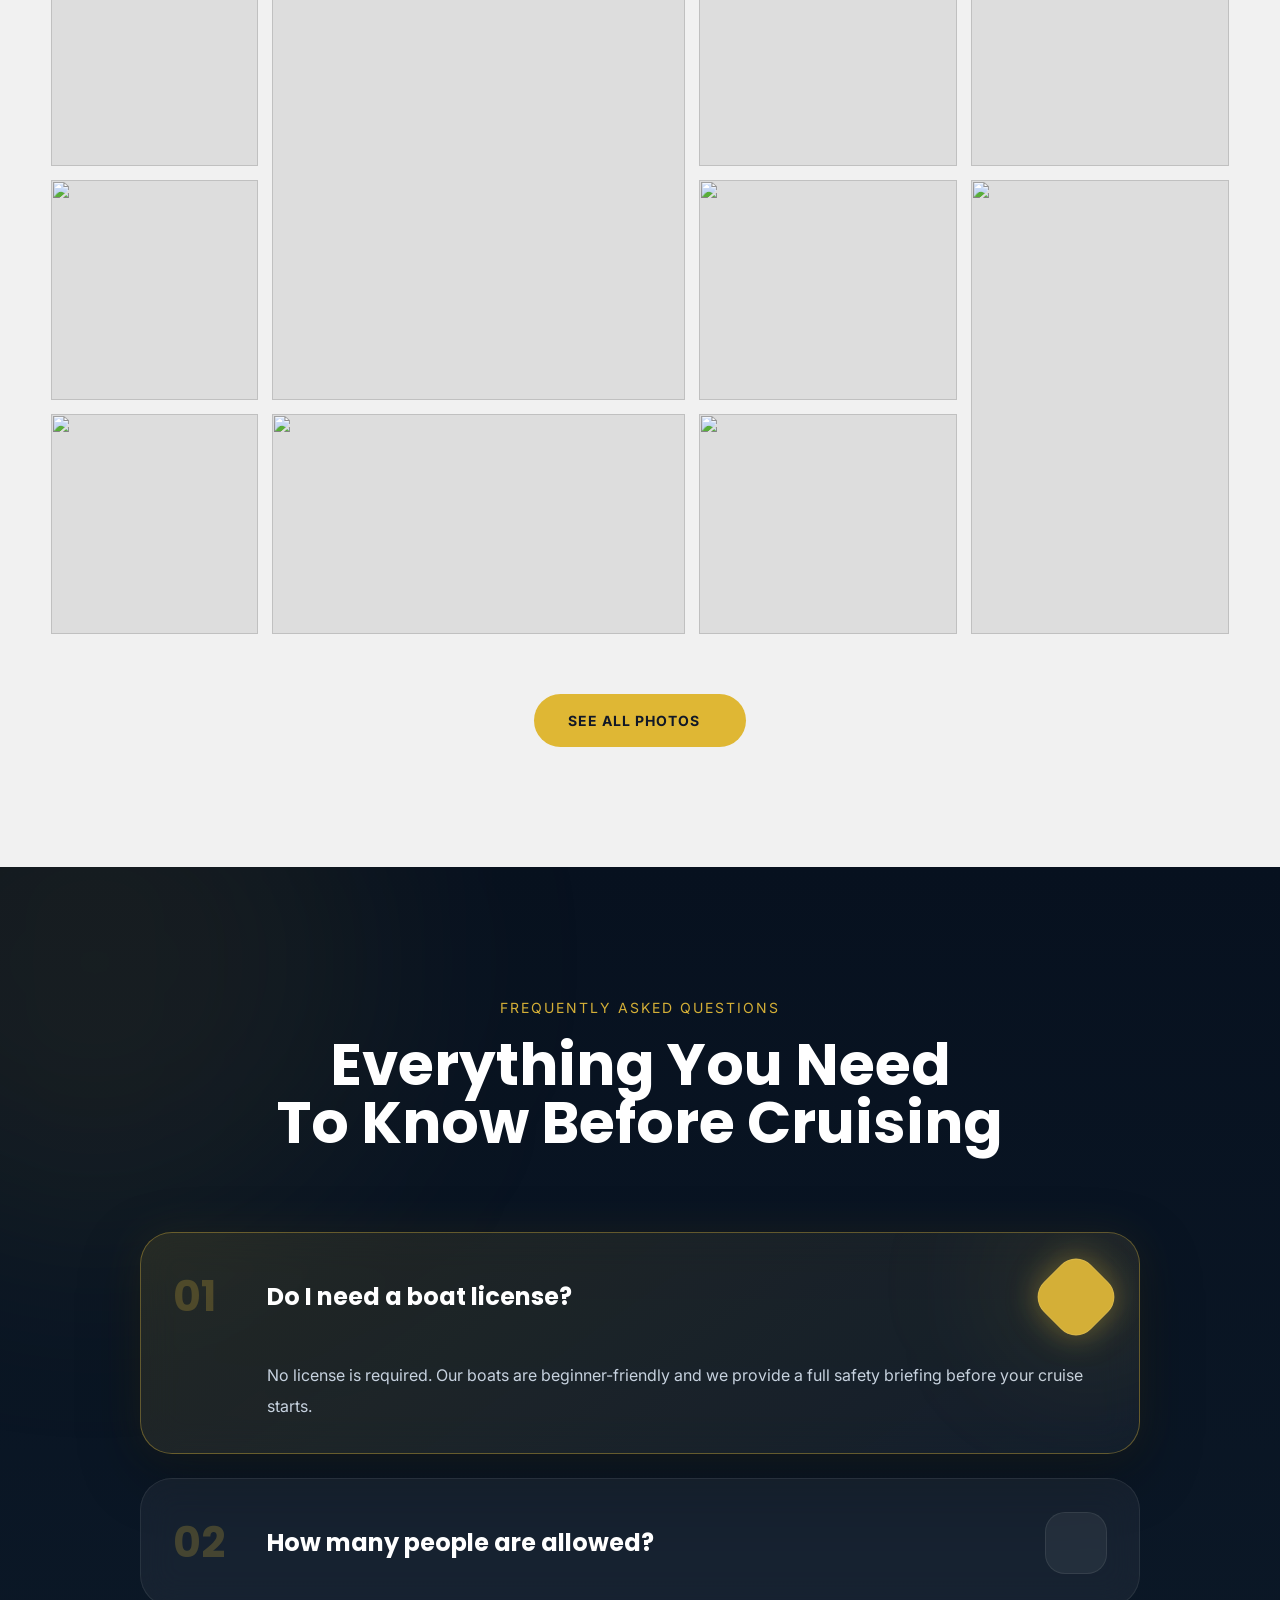
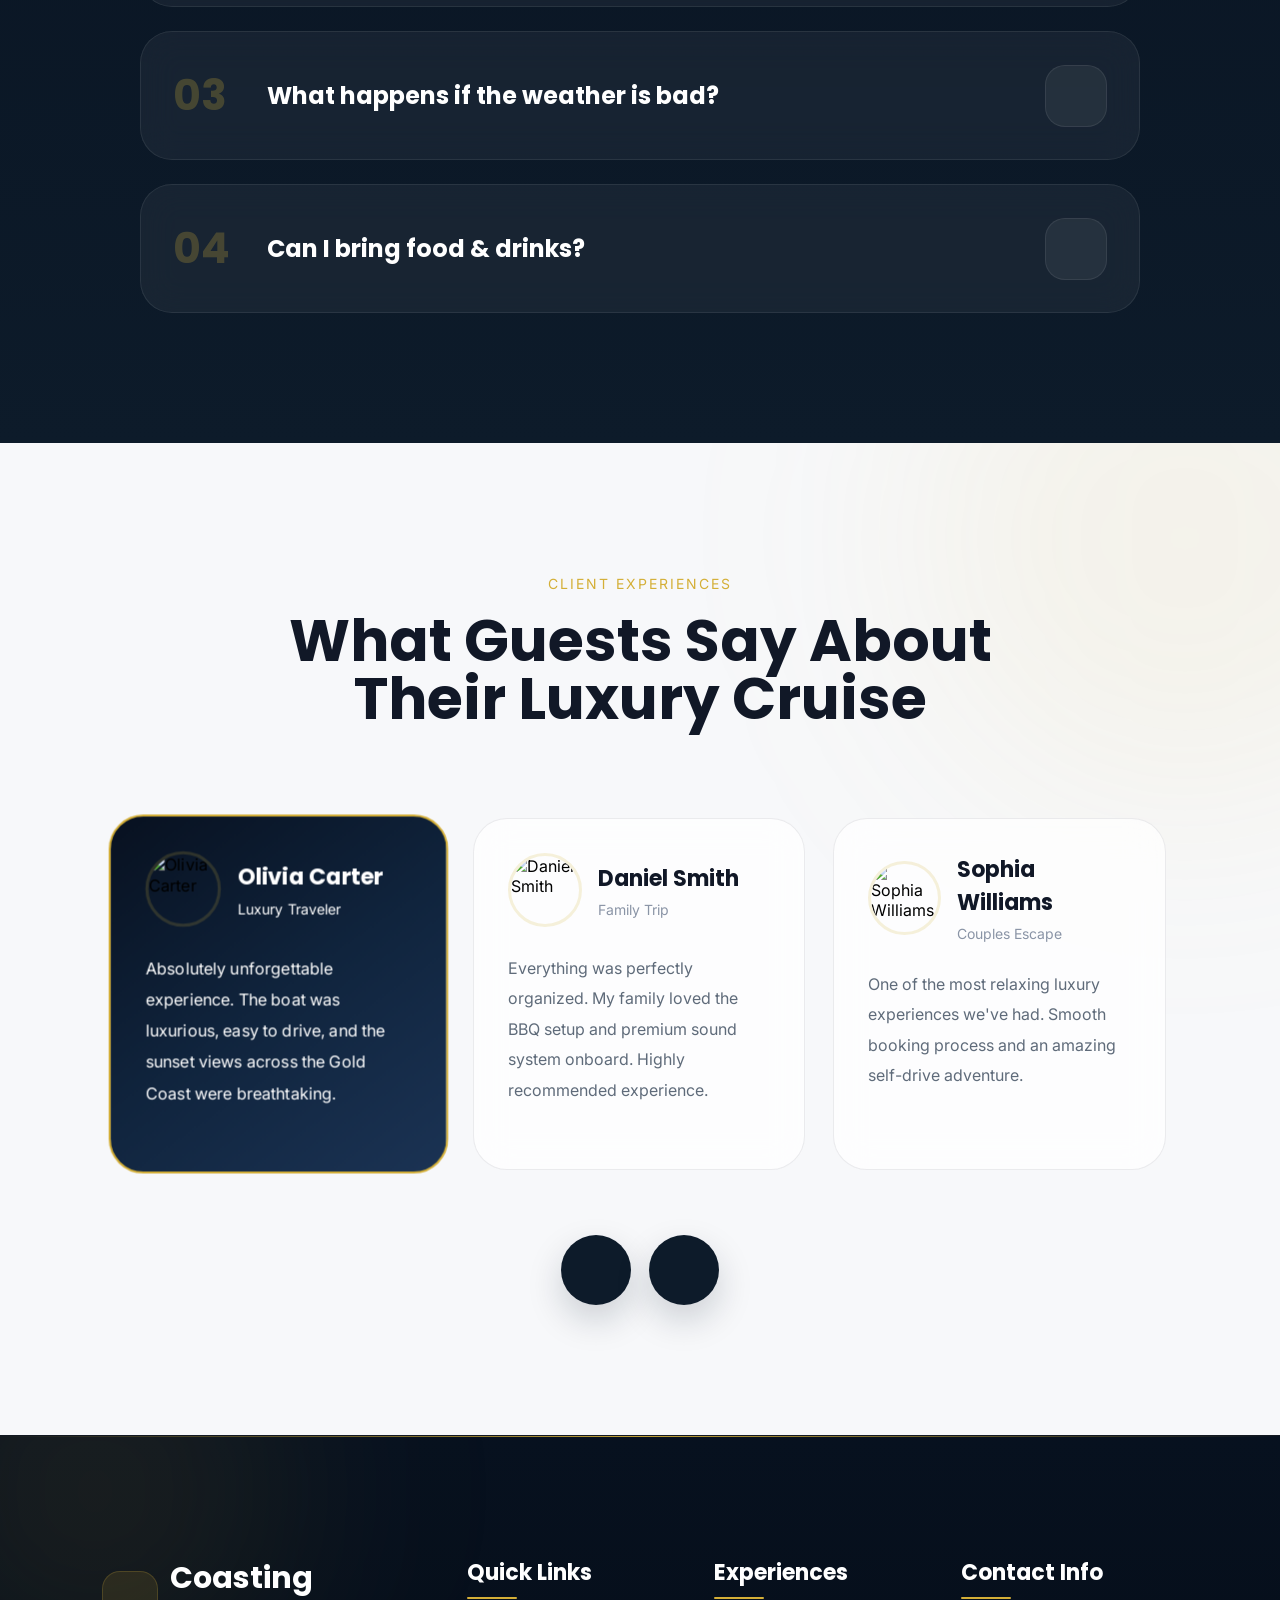
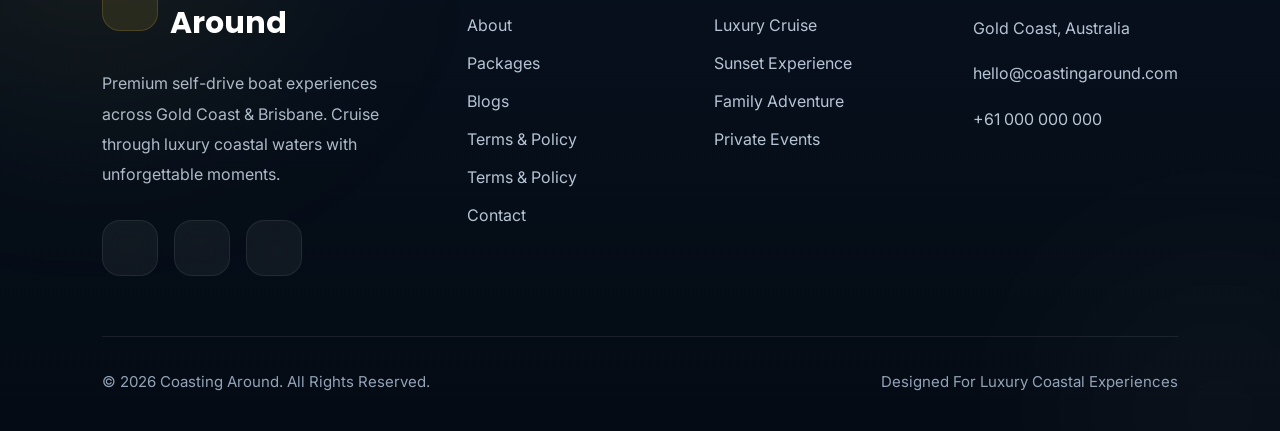
==== commit 0b98ed34: "Refactor gondola section by removing unused text and adjusting button placement; enhance add-on list" ====
--- a/index.html
+++ b/index.html
@@ -29,21 +29,20 @@
     <!-- CSS -->
     <link rel="stylesheet" href="css/style.css" />
     <link rel="stylesheet" href="css/aboutus.css" />
-
     <link rel="stylesheet" href="css/responsive.css" />
   </head>
   <body>
     <!-- HERO SECTION -->
     <section class="hero">
       <div class="video-wrapper">
-        <!-- <iframe
+        <iframe
           src="https://www.youtube.com/embed/liPuSq4odGo?autoplay=1&mute=1&loop=1&playlist=liPuSq4odGo&controls=0&showinfo=0&modestbranding=1&rel=0"
           title="Background Video"
           frameborder="0"
           allow="autoplay; fullscreen"
           loading="lazy"
         >
-        </iframe> -->
+        </iframe>
       </div>
 
       <!-- OVERLAY -->
@@ -214,22 +213,40 @@
               </div>
 
               <div class="feature-text">
-                <h4>Add-ons Available with Extra Charges</h4>
+                <h4>Add-ons with Extra Charges</h4>
 
                 <ul class="addon-list">
                   <li>
-                    <strong>1. Bluetooth Speaker</strong>
-                    <span>Enjoy music while cruising</span>
+                    <div class="addon-icon">
+                      <i class="ri-speaker-3-line"></i>
+                    </div>
+
+                    <div class="addon-info">
+                      <strong>Bluetooth Speaker</strong>
+                      <span>Enjoy music while cruising</span>
+                    </div>
                   </li>
 
                   <li>
-                    <strong>2. BBQ On Board</strong>
-                    <span>Luxury outdoor cooking setup</span>
+                    <div class="addon-icon">
+                      <i class="ri-restaurant-line"></i>
+                    </div>
+
+                    <div class="addon-info">
+                      <strong>BBQ On Board</strong>
+                      <span>Luxury outdoor cooking setup</span>
+                    </div>
                   </li>
 
                   <li>
-                    <strong>3. Ice Box Included</strong>
-                    <span>Keep drinks cold & fresh</span>
+                    <div class="addon-icon">
+                      <i class="ri-fridge-line"></i>
+                    </div>
+
+                    <div class="addon-info">
+                      <strong>Ice Box Included</strong>
+                      <span>Keep drinks cold & fresh</span>
+                    </div>
                   </li>
                 </ul>
               </div>
@@ -240,7 +257,7 @@
               target="_blank"
               class="feature-card luxury-card"
             >
-              <h4 class="brand-label">OUR BRAND</h4>
+              <h5 class="">OUR BRAND</h5>
 
               <h3>Gold Coast Gondolas</h3>
 
--- a/css/style.css
+++ b/css/style.css
@@ -433,24 +433,26 @@
 
   box-shadow: 0 15px 40px rgba(0, 0, 0, 0.08);
 
-  width: 170px;
+  width: 200px;
 
   min-height: 140px;
 
   display: flex;
   flex-direction: column;
   justify-content: center;
+  align-items: center;
 }
 
 .experience-badge h3 {
   color: var(--secondary);
-  font-size: 42px;
+  font-size: 62px;
   font-family: "Poppins", sans-serif;
 }
 
 .experience-badge p {
   color: #1f2937;
-  font-size: 14px;
+  font-size: 18px;
+  font-weight: 700;
 }
 
 .section-subtitle {
@@ -583,102 +585,8 @@
   line-height: 1;
 }
 
-.luxury-card {
-  position: relative;
-
-  display: flex;
-  flex-direction: column;
-  justify-content: center;
-  align-items: center;
-
-  text-align: center;
-  text-decoration: none;
-
-  min-height: 220px;
-
-  padding: 30px;
-
-  border-radius: 26px;
-
-  background: linear-gradient(135deg, #cc990e 0%, #e9c153 50%, #cc990e 100%);
-
-  border: 1px solid rgba(212, 175, 55, 0.25);
-
-  overflow: hidden;
-
-  transition: all 0.45s ease;
-
-  box-shadow: 0 20px 50px rgba(8, 18, 32, 0.15);
-}
-
-.luxury-card::before {
-  content: "";
-
-  position: absolute;
-
-  width: 180px;
-  height: 180px;
-
-  top: -60px;
-  right: -60px;
-
-  border-radius: 50%;
-
-  background: rgba(212, 175, 55, 0.12);
-
-  filter: blur(20px);
-}
-
-.luxury-card:hover {
-  transform: translateY(-8px);
-
-  border-color: rgba(212, 175, 55, 0.6);
-
-  box-shadow: 0 25px 60px rgba(212, 175, 55, 0.2);
-}
-
-.brand-label {
-  color: rgba(255, 255, 255, 0.65);
-
-  font-size: 12px;
-
-  letter-spacing: 4px;
-
-  text-transform: uppercase;
-
-  margin-bottom: 14px;
-
-  position: relative;
-  z-index: 2;
-}
-
-.luxury-card h3 {
-  color: #ffffff;
-
-  font-size: 34px;
-
-  line-height: 1.1;
-
-  margin-bottom: 12px;
-
-  font-family: "Poppins", sans-serif;
-
-  font-weight: 700;
-
-  position: relative;
-  z-index: 2;
-}
-
-.luxury-card p {
-  color: #0d1b2a !important;
-  font-size: 16px;
-  margin: 0;
-  position: relative;
-  z-index: 2;
-}
-
 .feature-card h4 {
-  color: #1b356b;
+  color: #1b356b !important;
 
   font-size: 18px;
   margin-bottom: 6px;
@@ -690,6 +598,90 @@
   margin: 0;
   font-size: 14px;
   color: #b8c7d6;
+}
+.luxury-card {
+  position: relative;
+
+  display: flex;
+  flex-direction: column;
+  justify-content: center;
+  align-items: center;
+
+  text-align: center;
+  text-decoration: none;
+
+  min-height: 220px;
+
+  padding: 30px;
+
+  border-radius: 26px;
+
+  background: linear-gradient(135deg, #cc990e 0%, #e9c153 50%, #cc990e 100%);
+
+  border: 1px solid rgba(212, 175, 55, 0.25);
+
+  overflow: hidden;
+
+  transition: all 0.45s ease;
+
+  box-shadow: 0 20px 50px rgba(8, 18, 32, 0.15);
+}
+
+.luxury-card::before {
+  content: "";
+
+  position: absolute;
+
+  width: 180px;
+  height: 180px;
+
+  top: -60px;
+  right: -60px;
+
+  border-radius: 50%;
+
+  background: rgba(212, 175, 55, 0.12);
+
+  filter: blur(20px);
+}
+
+.luxury-card:hover {
+  transform: translateY(-8px);
+
+  border-color: rgba(212, 175, 55, 0.6);
+
+  box-shadow: 0 25px 60px rgba(212, 175, 55, 0.2);
+}
+
+.luxury-card h5 {
+  color: rgb(255, 255, 255);
+  font-size: 20px;
+}
+
+.luxury-card h3 {
+  color: #1b356b;
+
+  font-size: 34px;
+
+  line-height: 1.1;
+
+  margin-bottom: 12px;
+
+  font-family: "Poppins", sans-serif;
+
+  font-weight: 700;
+
+  position: relative;
+  z-index: 2;
+}
+
+.luxury-card p {
+  color: #0f2741 !important;
+  font-size: 16px;
+  margin: 0;
+  position: relative;
+  z-index: 2;
+  font-weight: 700;
 }
 
 /* =========================
@@ -992,42 +984,60 @@
   transition: 0.4s;
 }
 
+/* ADDON LIST */
+
 .addon-list {
   list-style: none;
-  margin: 10px 0 0;
+  margin: 14px 0 0;
   padding: 0;
 
   display: flex;
   flex-direction: column;
+  gap: 14px;
+}
+
+.addon-list li {
+  display: flex;
+  align-items: flex-start;
   gap: 12px;
 }
 
-.addon-list li {
+.addon-icon {
+  width: 38px;
+  height: 38px;
+
+  min-width: 38px;
+
+  display: flex;
+  align-items: center;
+  justify-content: center;
+
+  border-radius: 12px;
+
+  background: rgba(212, 175, 55, 0.12);
+
+  color: #b98b11;
+
+  font-size: 18px;
+}
+
+.addon-info {
   display: flex;
   flex-direction: column;
-  gap: 3px;
-
-  padding-bottom: 10px;
-  border-bottom: 1px dashed #e5e7eb;
-}
-
-.addon-list li:last-child {
-  border-bottom: none;
-  padding-bottom: 0;
-}
-
-.addon-list strong {
+}
+
+.addon-info strong {
+  color: #1b356b;
   font-size: 14px;
-  color: #1b356b;
-  font-weight: 600;
-}
-
-.addon-list span {
+  font-weight: 700;
+  margin-bottom: 2px;
+}
+
+.addon-info span {
+  color: #5b6472;
   font-size: 13px;
-  color: #6b7280;
-  line-height: 1.4;
-}
-
+  line-height: 1.5;
+}
 /* =========================
    WHY CHOOSE US SECTION
 ========================= */
@@ -2805,7 +2815,7 @@
     0 35px 60px rgba(0, 0, 0, 0.12),
     inset 0 2px 4px rgba(255, 255, 255, 0.2);
 
-  transform: perspective(1800px) rotateY(-10deg) rotateX(5deg);
+  transform: perspective(1800px) rotateY(10deg) rotateX(5deg);
 
   transition: 0.6s ease;
 }
--- a/css/aboutus.css
+++ b/css/aboutus.css
@@ -245,6 +245,200 @@
 }
 
 /* =========================
+   ABOUT STORY RESPONSIVE
+========================= */
+
+/* Laptop */
+@media (max-width: 1200px) {
+  .story-left {
+    padding: 80px 50px;
+  }
+
+  .story-right {
+    padding: 100px 50px 70px;
+  }
+
+  .story-left h2 {
+    font-size: 48px;
+  }
+
+  .story-item h4 {
+    font-size: 24px;
+  }
+}
+
+/* Tablet */
+@media (max-width: 991px) {
+  .about-story-section {
+    padding: 0 6% 80px;
+  }
+
+  .story-wrapper {
+    grid-template-columns: 1fr;
+    top: -70px;
+  }
+
+  .story-left {
+    padding: 70px 45px;
+  }
+
+  .story-right {
+    padding: 90px 45px 60px;
+  }
+
+  .story-left h2 {
+    font-size: 42px;
+  }
+
+  .story-icon {
+    width: 100px;
+    height: 100px;
+    top: -50px;
+  }
+
+  .story-icon i {
+    font-size: 34px;
+  }
+}
+
+/* Mobile */
+@media (max-width: 768px) {
+  .about-story-section {
+    padding: 0 5% 60px;
+  }
+
+  .story-wrapper {
+    top: -50px;
+  }
+
+  .story-left,
+  .story-right {
+    padding-left: 30px;
+    padding-right: 30px;
+  }
+
+  .story-left {
+    padding-top: 60px;
+    padding-bottom: 60px;
+  }
+
+  .story-right {
+    padding-top: 80px;
+    padding-bottom: 50px;
+  }
+
+  .story-left h2 {
+    font-size: 34px;
+    line-height: 1.2;
+  }
+
+  .story-left p {
+    font-size: 15px;
+    line-height: 1.8;
+  }
+
+  .story-item h4 {
+    font-size: 22px;
+  }
+
+  .story-item p {
+    font-size: 14px;
+  }
+
+  .story-btn {
+    width: 100%;
+    justify-content: center;
+  }
+
+  .story-icon {
+    width: 90px;
+    height: 90px;
+    top: -45px;
+  }
+
+  .story-icon i {
+    font-size: 30px;
+  }
+}
+
+/* Small Mobile */
+@media (max-width: 576px) {
+  .story-left,
+  .story-right {
+    padding-left: 22px;
+    padding-right: 22px;
+  }
+
+  .story-left {
+    padding-top: 50px;
+    padding-bottom: 50px;
+  }
+
+  .story-right {
+    padding-top: 75px;
+    padding-bottom: 40px;
+  }
+
+  .story-subtitle {
+    font-size: 11px;
+    letter-spacing: 1.5px;
+  }
+
+  .story-left h2 {
+    font-size: 28px;
+    margin-bottom: 20px;
+  }
+
+  .story-left h2 br {
+    display: none;
+  }
+
+  .story-left p {
+    font-size: 14px;
+    margin-bottom: 25px;
+  }
+
+  .story-item h4 {
+    font-size: 20px;
+    margin-bottom: 8px;
+  }
+
+  .story-item p {
+    font-size: 14px;
+    line-height: 1.7;
+  }
+
+  .story-content-box {
+    gap: 25px;
+  }
+
+  .story-btn {
+    padding: 16px 24px;
+    font-size: 13px;
+  }
+}
+
+/* Extra Small Devices */
+@media (max-width: 400px) {
+  .story-left h2 {
+    font-size: 24px;
+  }
+
+  .story-item h4 {
+    font-size: 18px;
+  }
+
+  .story-icon {
+    width: 80px;
+    height: 80px;
+  }
+
+  .story-icon i {
+    font-size: 26px;
+  }
+}
+
+/* =========================
    GONDOLA SECTION
 ========================= */
 
@@ -368,18 +562,6 @@
   font-family: "Poppins", sans-serif;
 }
 
-.gondola-main-text {
-  font-size: 18px;
-
-  color: #555;
-
-  line-height: 1.9;
-
-  max-width: 600px;
-
-  margin-bottom: 35px;
-}
-
 /* BUTTON */
 
 .gondola-btn {
@@ -390,6 +572,7 @@
   align-items: center;
 
   gap: 12px;
+  margin-top: 30px;
 
   padding: 18px 34px;
 
@@ -411,8 +594,6 @@
 /* INFO BOX */
 
 .gondola-info-box {
-  margin-top: 40px;
-
   padding: 35px;
 
   border-radius: 24px;
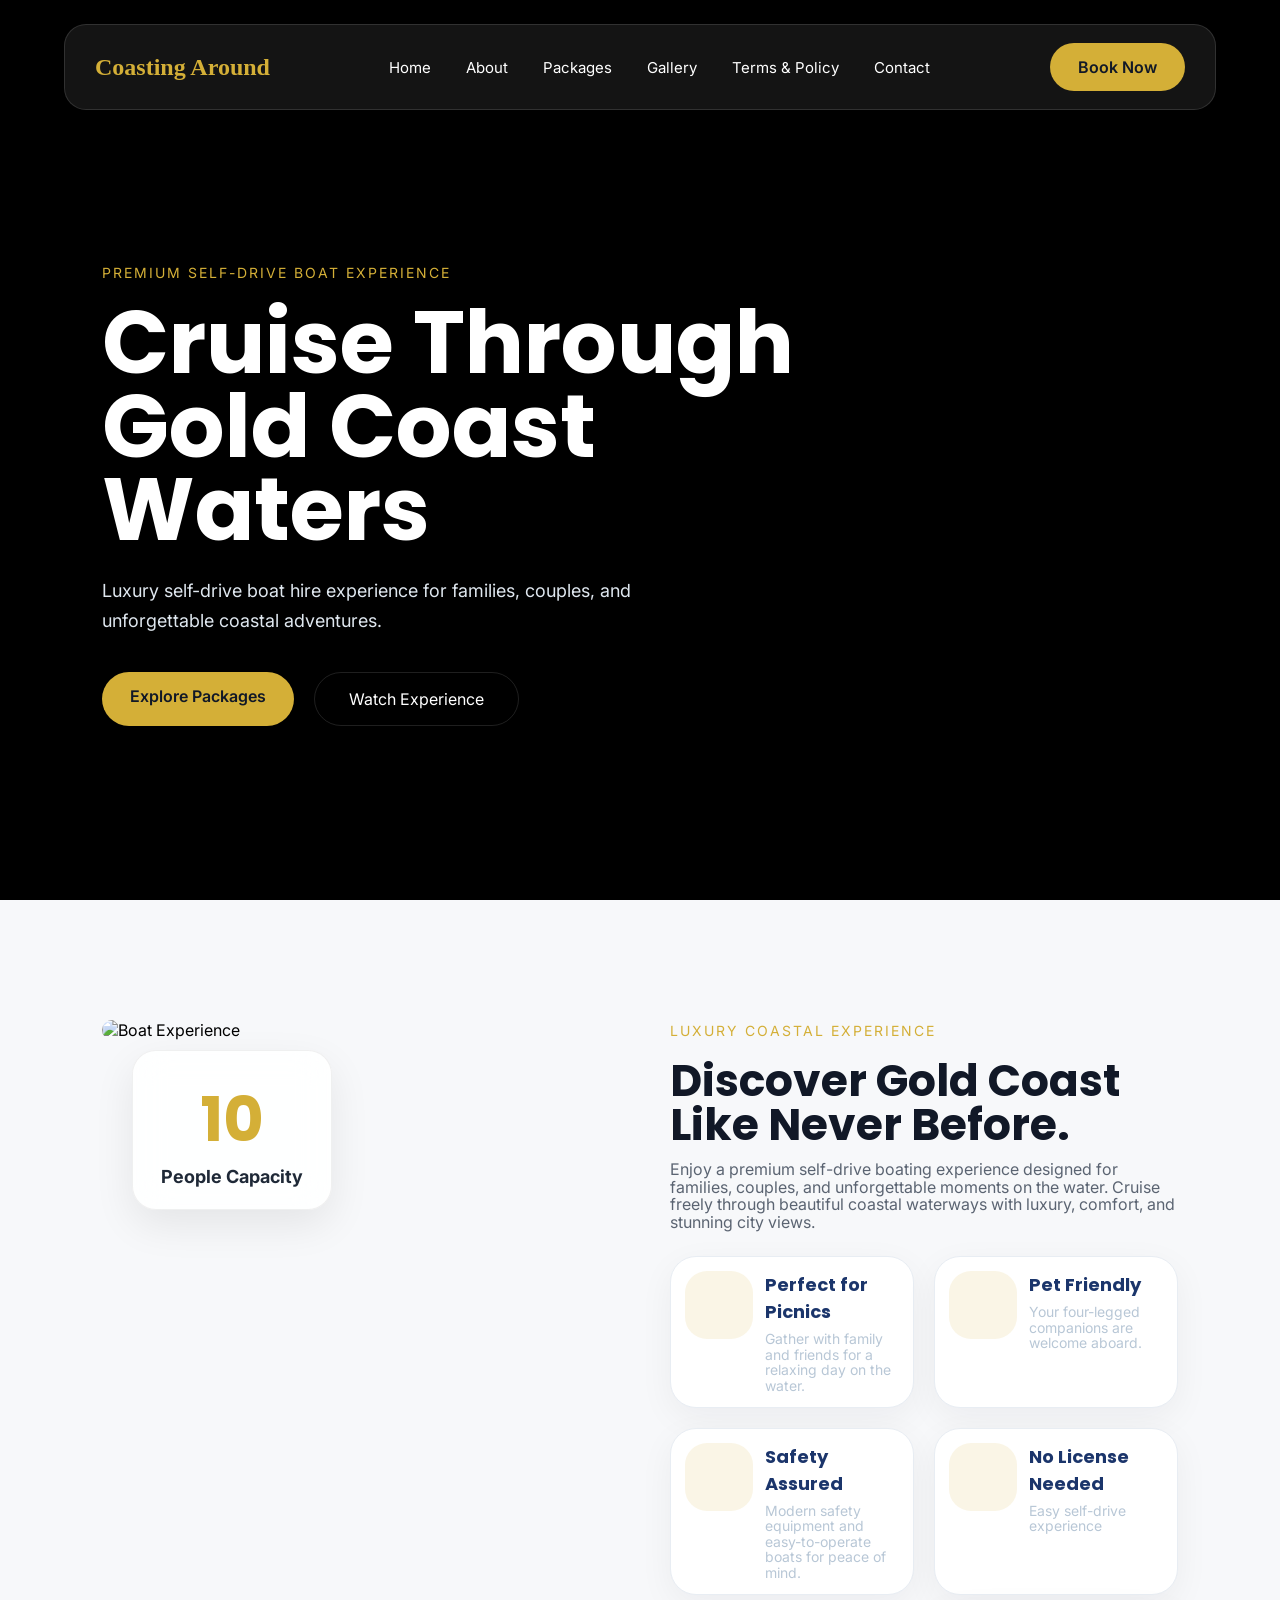
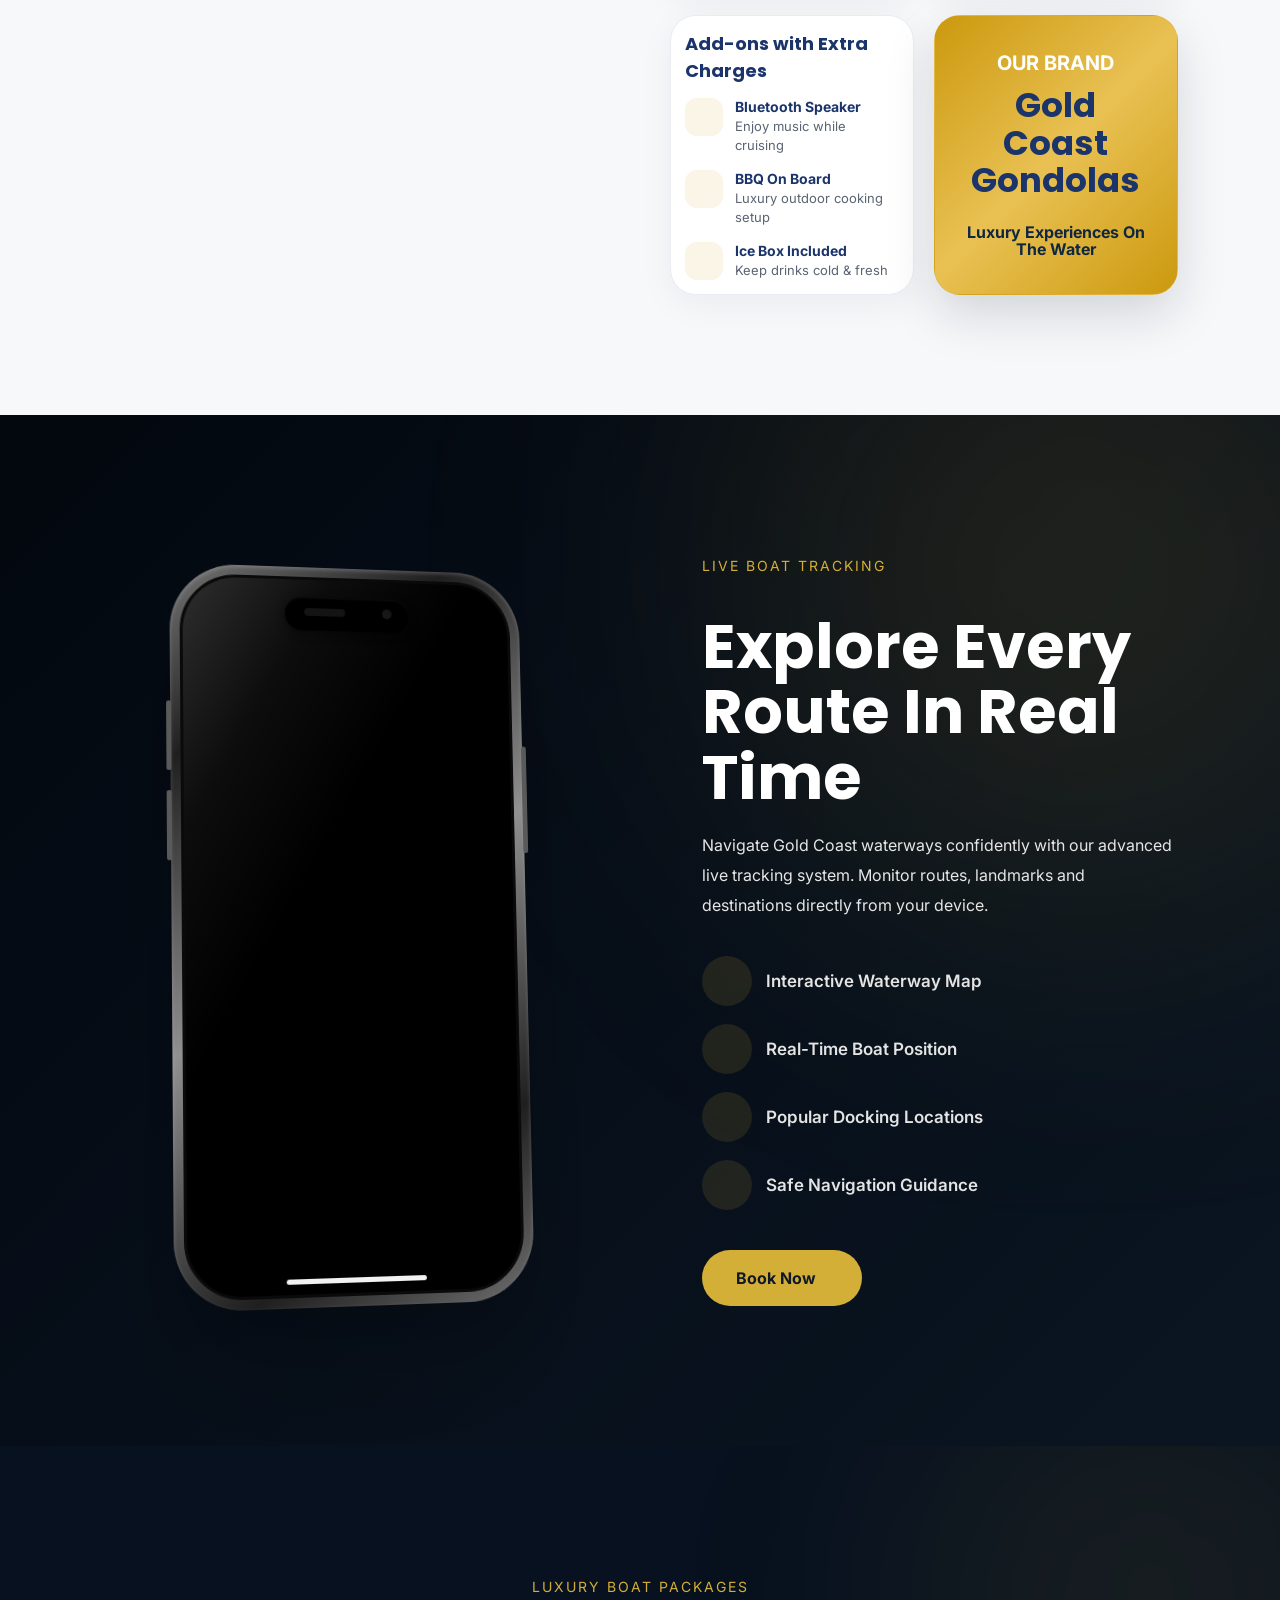
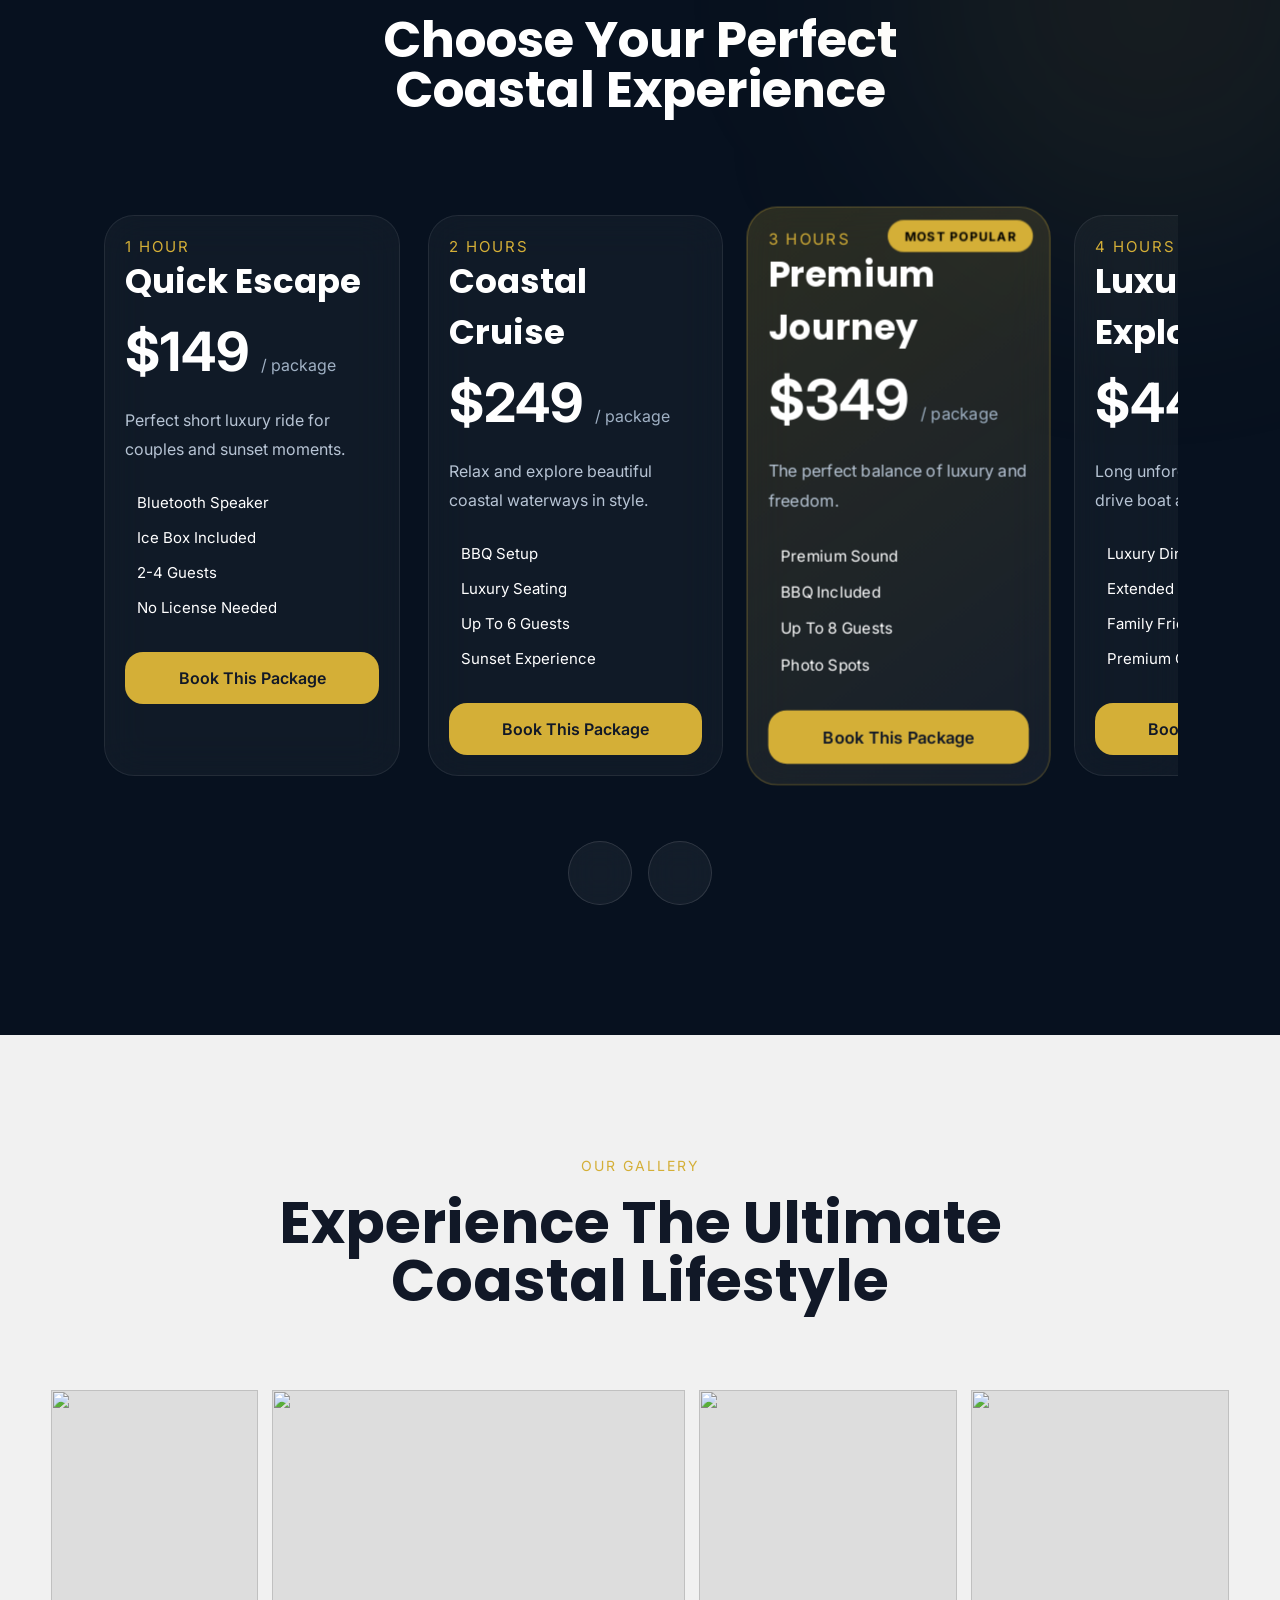
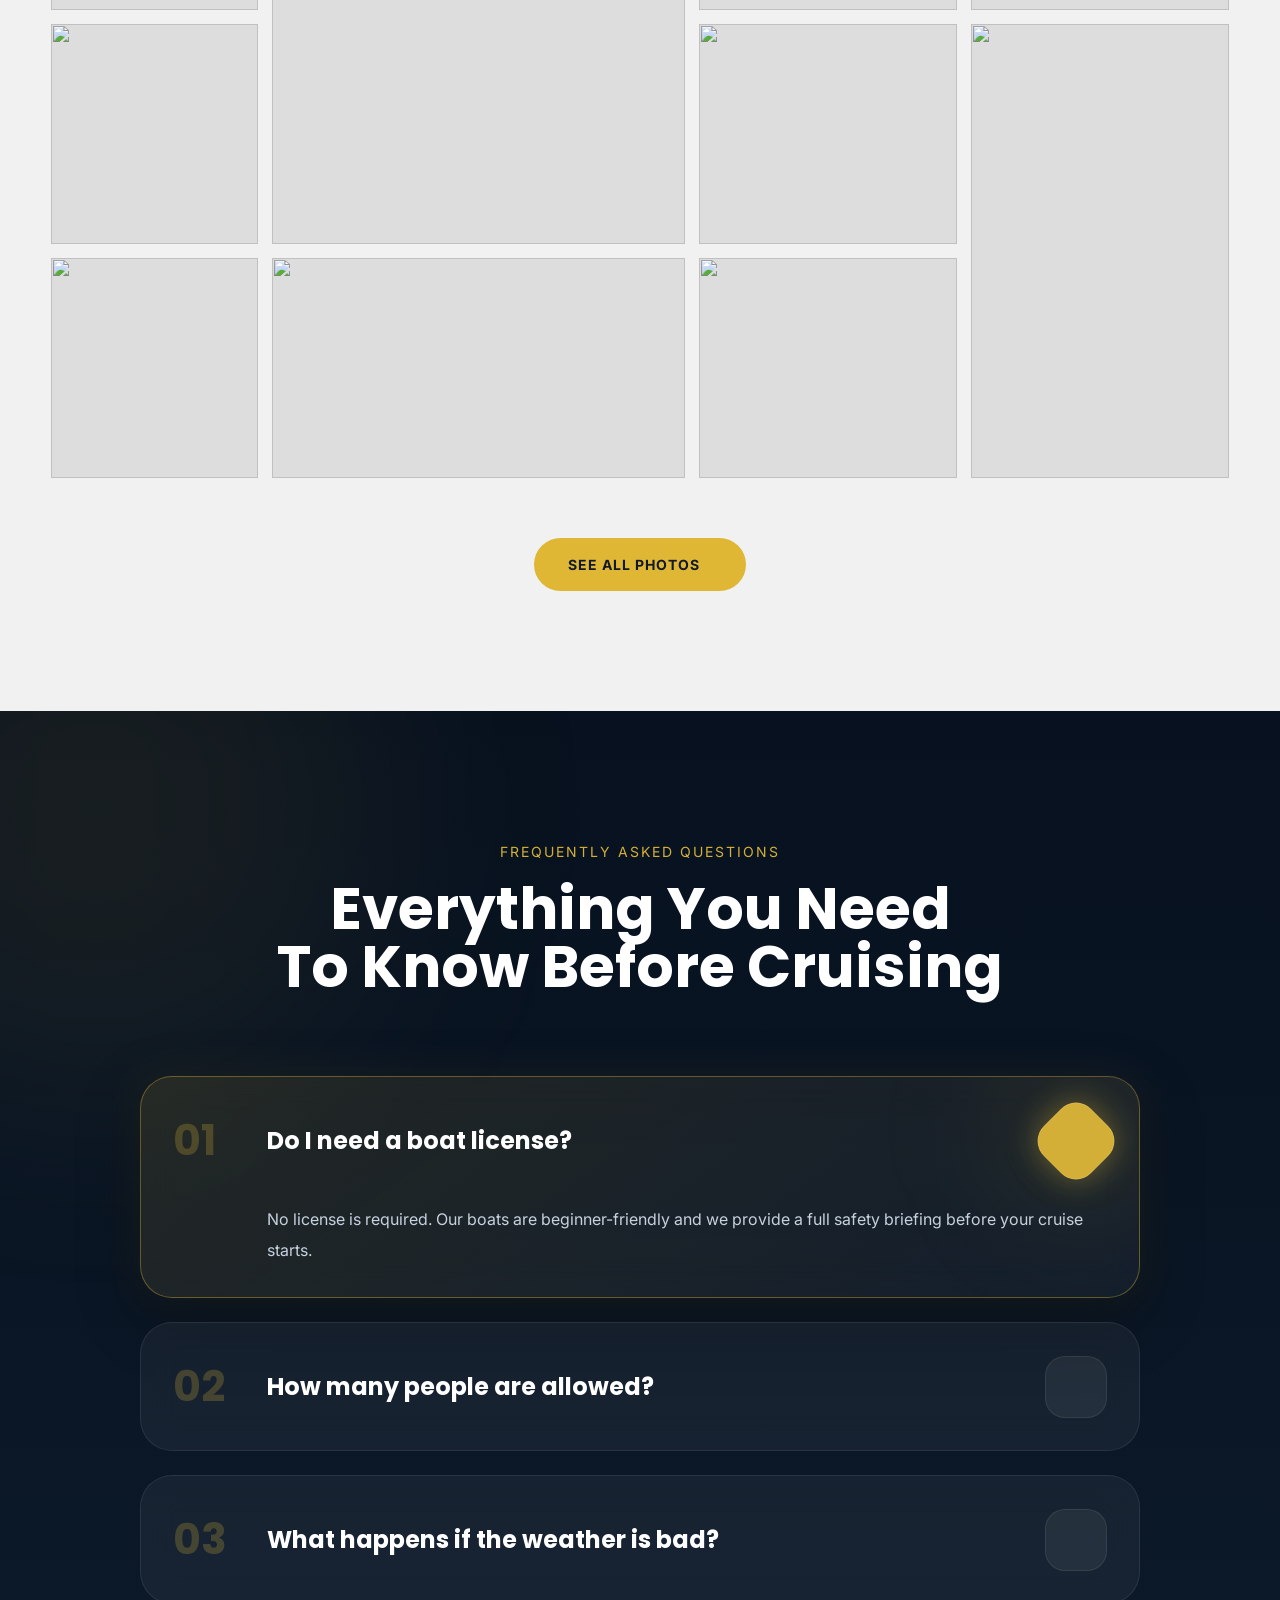
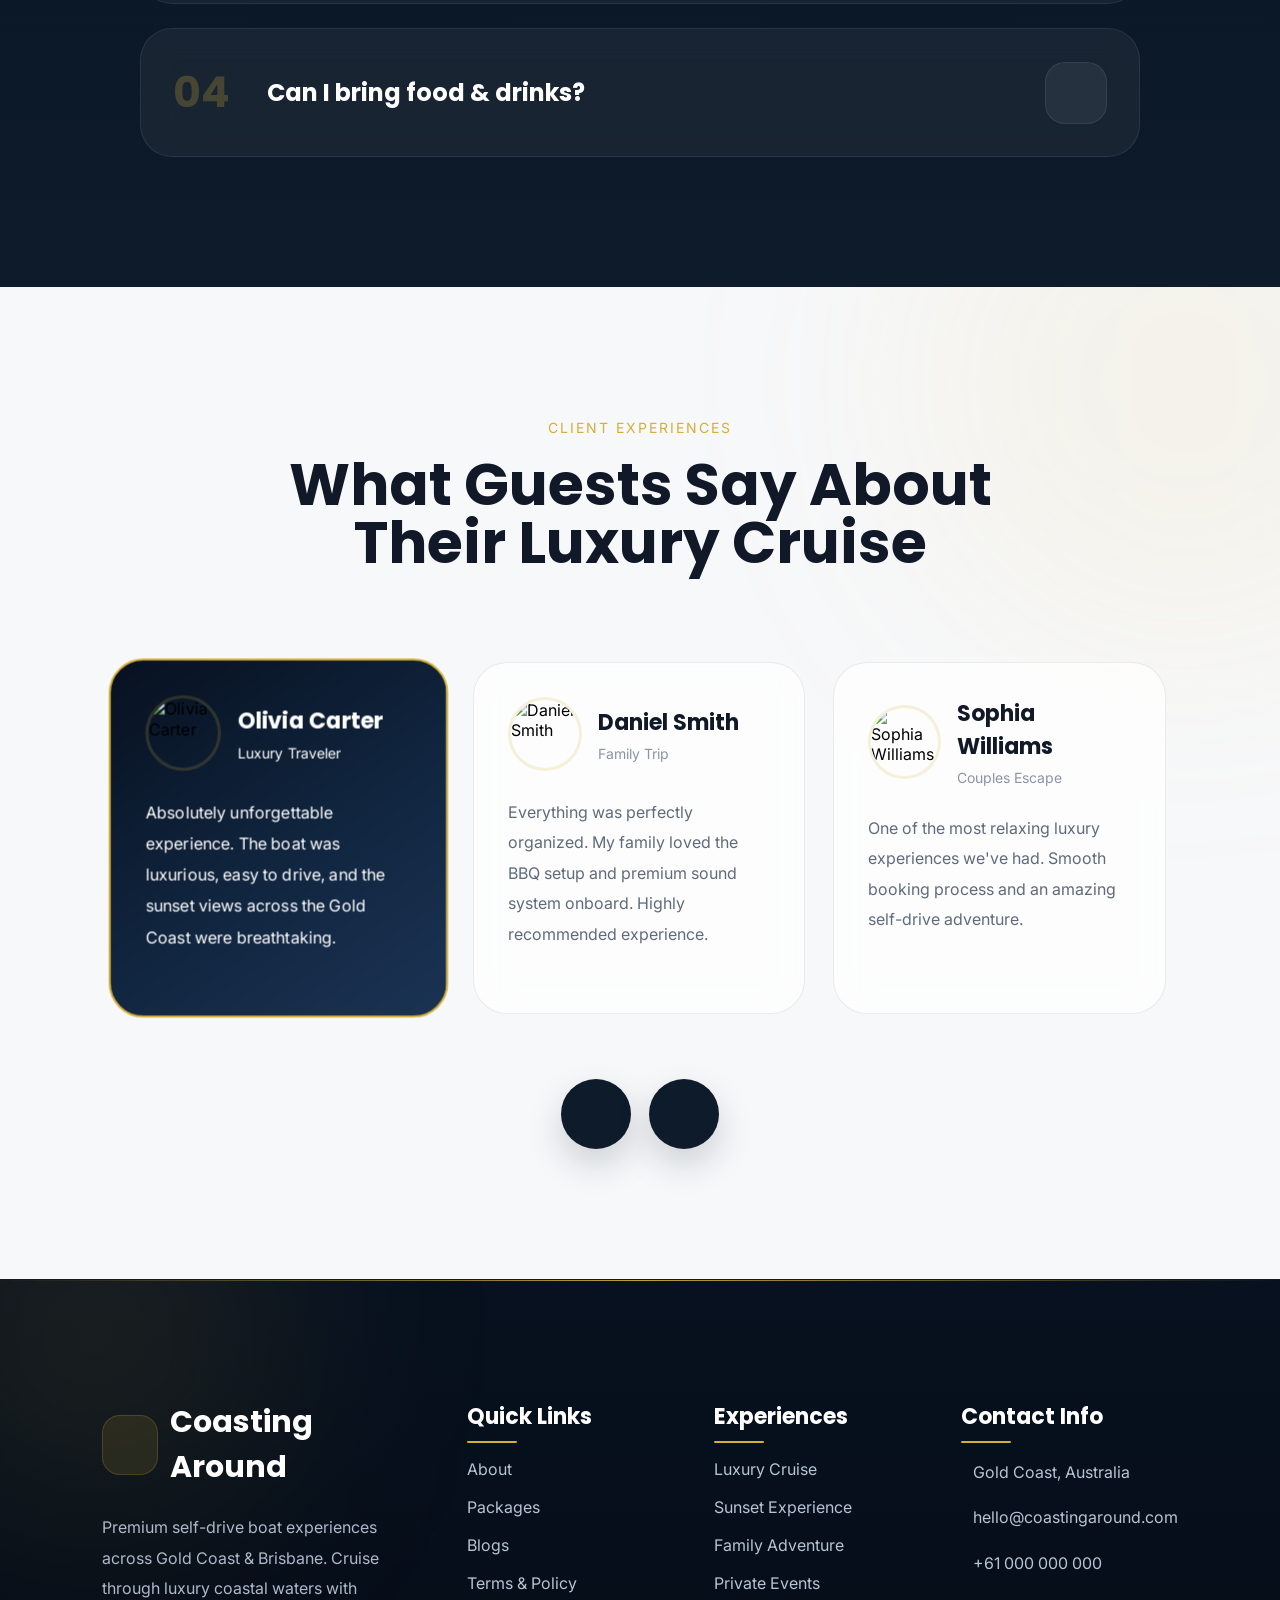
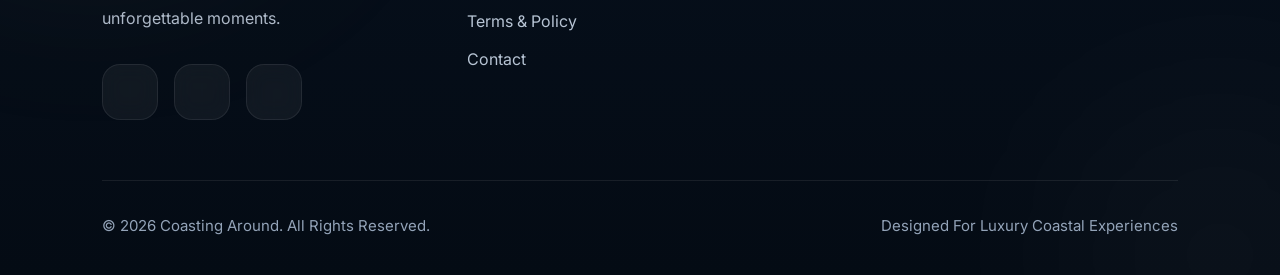
==== commit 12b44b76: "last" ====
--- a/index.html
+++ b/index.html
@@ -35,14 +35,14 @@
     <!-- HERO SECTION -->
     <section class="hero">
       <div class="video-wrapper">
-        <iframe
+        <!-- <iframe
           src="https://www.youtube.com/embed/liPuSq4odGo?autoplay=1&mute=1&loop=1&playlist=liPuSq4odGo&controls=0&showinfo=0&modestbranding=1&rel=0"
           title="Background Video"
           frameborder="0"
           allow="autoplay; fullscreen"
           loading="lazy"
         >
-        </iframe>
+        </iframe> -->
       </div>
 
       <!-- OVERLAY -->
@@ -208,9 +208,9 @@
             </div>
 
             <div class="feature-card">
-              <div class="feature-icon">
+              <!-- <div class="feature-icon plus-icon">
                 <i class="ri-add-circle-line"></i>
-              </div>
+              </div> -->
 
               <div class="feature-text">
                 <h4>Add-ons with Extra Charges</h4>
--- a/css/style.css
+++ b/css/style.css
@@ -2758,17 +2758,70 @@
    LIVE TRACKING SECTION
 ========================= */
 
+/* =========================
+   LIVE TRACKING SECTION
+========================= */
+
 .tracking-section {
   position: relative;
 
   padding: 140px 8%;
 
-  background: #f7f8fa;
-
   overflow: hidden;
-}
+
+  background-image: url("../assest/images/189362.jpg");
+  background-size: cover;
+  background-position: center;
+  background-repeat: no-repeat;
+  background-attachment: fixed;
+}
+
+/* DARK PREMIUM OVERLAY */
+
+.tracking-section::before {
+  content: "";
+
+  position: absolute;
+  inset: 0;
+
+  background: linear-gradient(
+    135deg,
+    rgba(4, 11, 20, 0.705) 0%,
+    rgba(7, 17, 31, 0.76) 40%,
+    rgba(13, 27, 42, 0.801) 100%
+  );
+
+  z-index: 1;
+}
+
+/* GOLDEN GLOW */
+
+.tracking-section::after {
+  content: "";
+
+  position: absolute;
+
+  width: 700px;
+  height: 700px;
+
+  border-radius: 50%;
+
+  background: rgba(212, 175, 55, 0.12);
+
+  filter: blur(140px);
+
+  top: -200px;
+  right: -150px;
+
+  z-index: 1;
+}
+
+/* CONTENT ABOVE OVERLAY */
 
 .tracking-container {
+  position: relative;
+  z-index: 2;
+
   max-width: 1400px;
 
   margin: auto;
@@ -2781,7 +2834,6 @@
 
   align-items: center;
 }
-
 /* PHONE SIDE */
 
 .tracking-phone-side {
@@ -2975,7 +3027,7 @@
 
   line-height: 1.05;
 
-  color: #08254d;
+  color: #ffffff;
 
   margin: 20px 0;
 
@@ -2983,7 +3035,7 @@
 }
 
 .tracking-content p {
-  color: #666;
+  color: #e6e6e6;
 
   line-height: 1.9;
 
@@ -3013,7 +3065,7 @@
 
   font-size: 17px;
 
-  color: #08254d;
+  color: #e4e4e4;
 
   font-weight: 600;
 }
